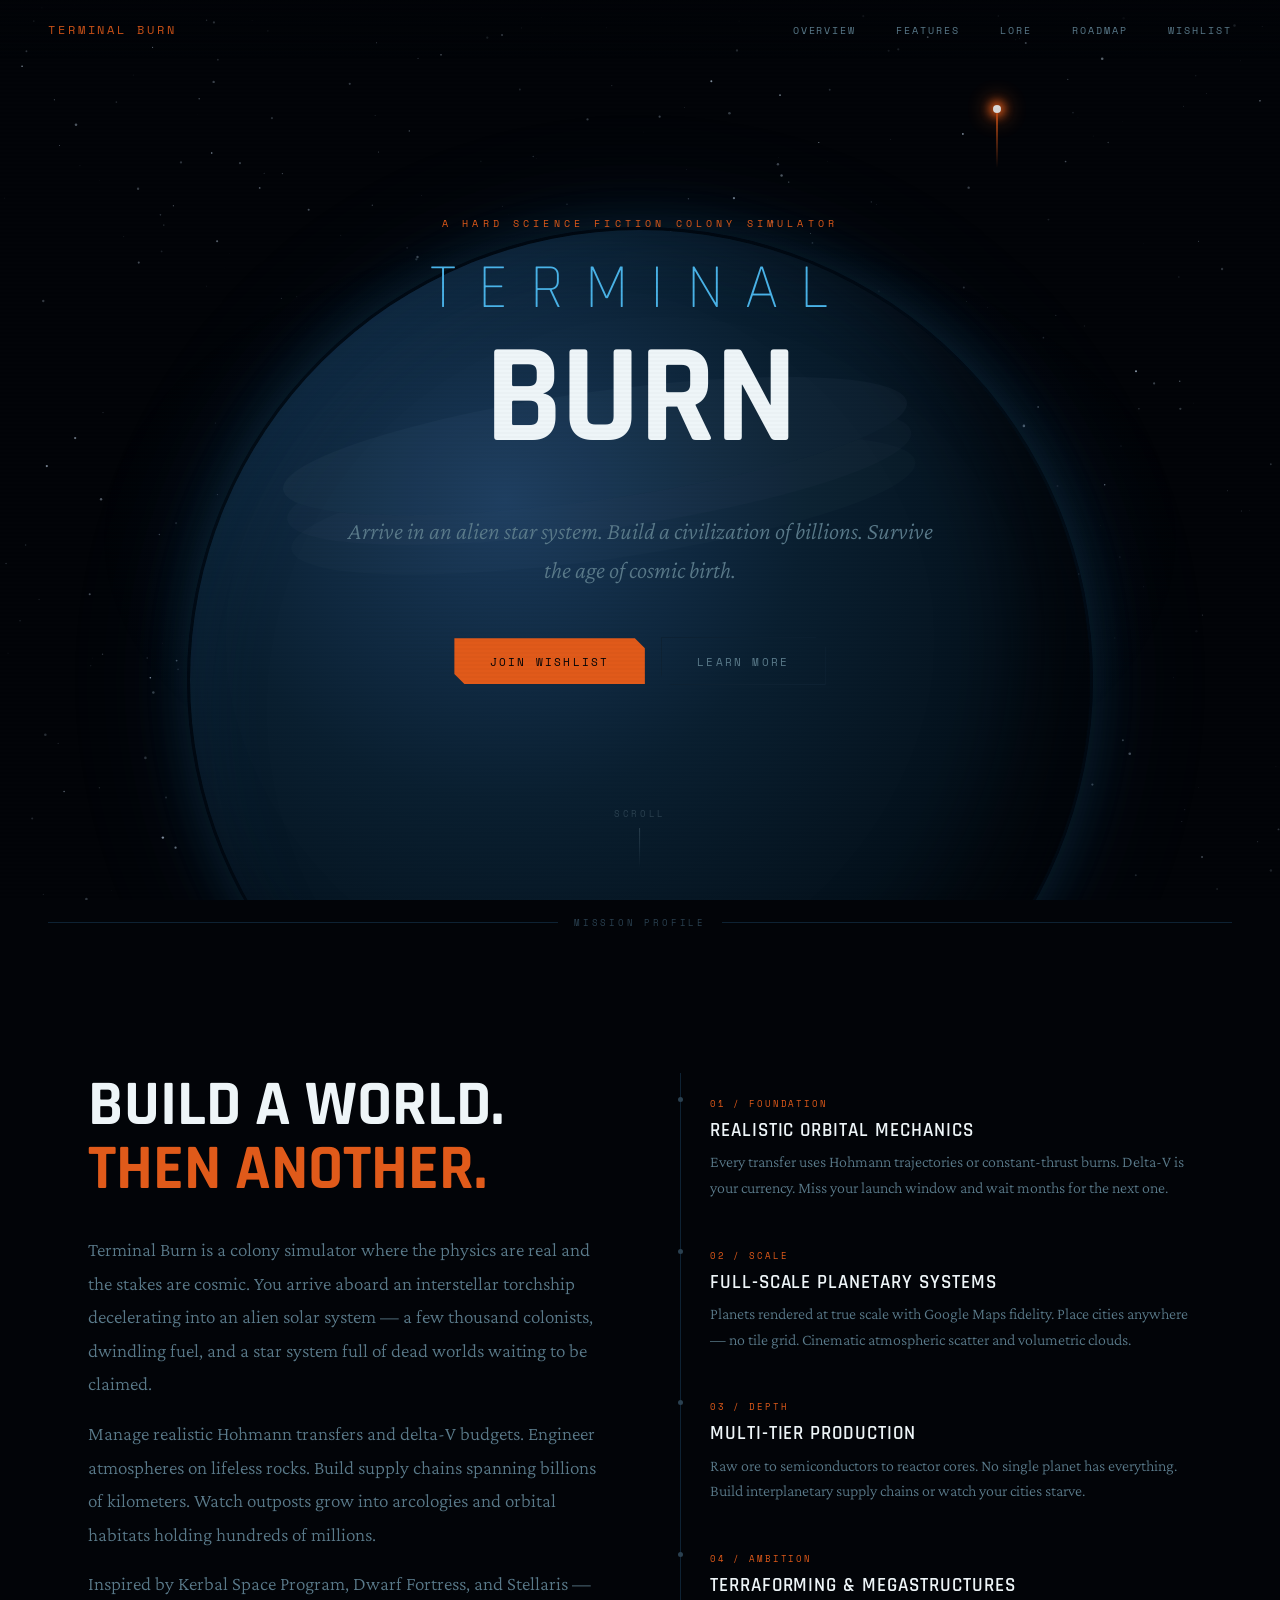
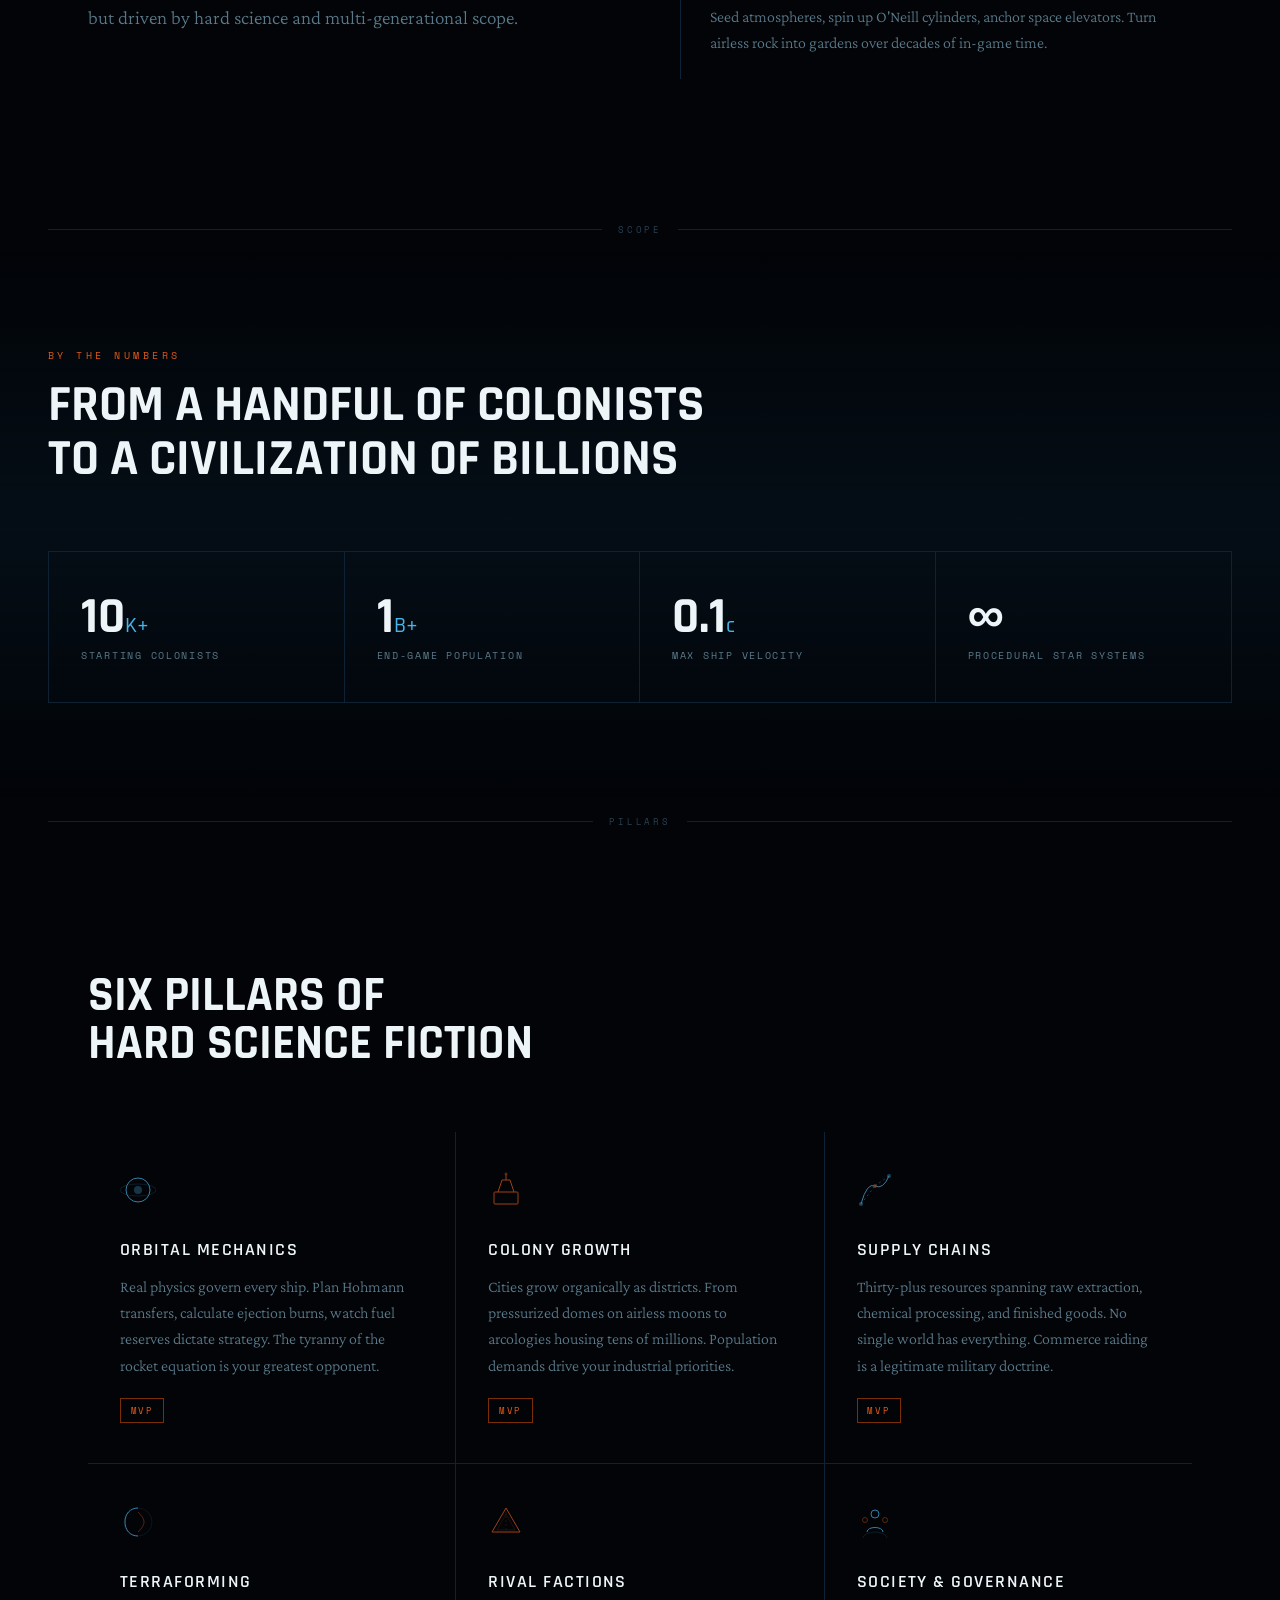
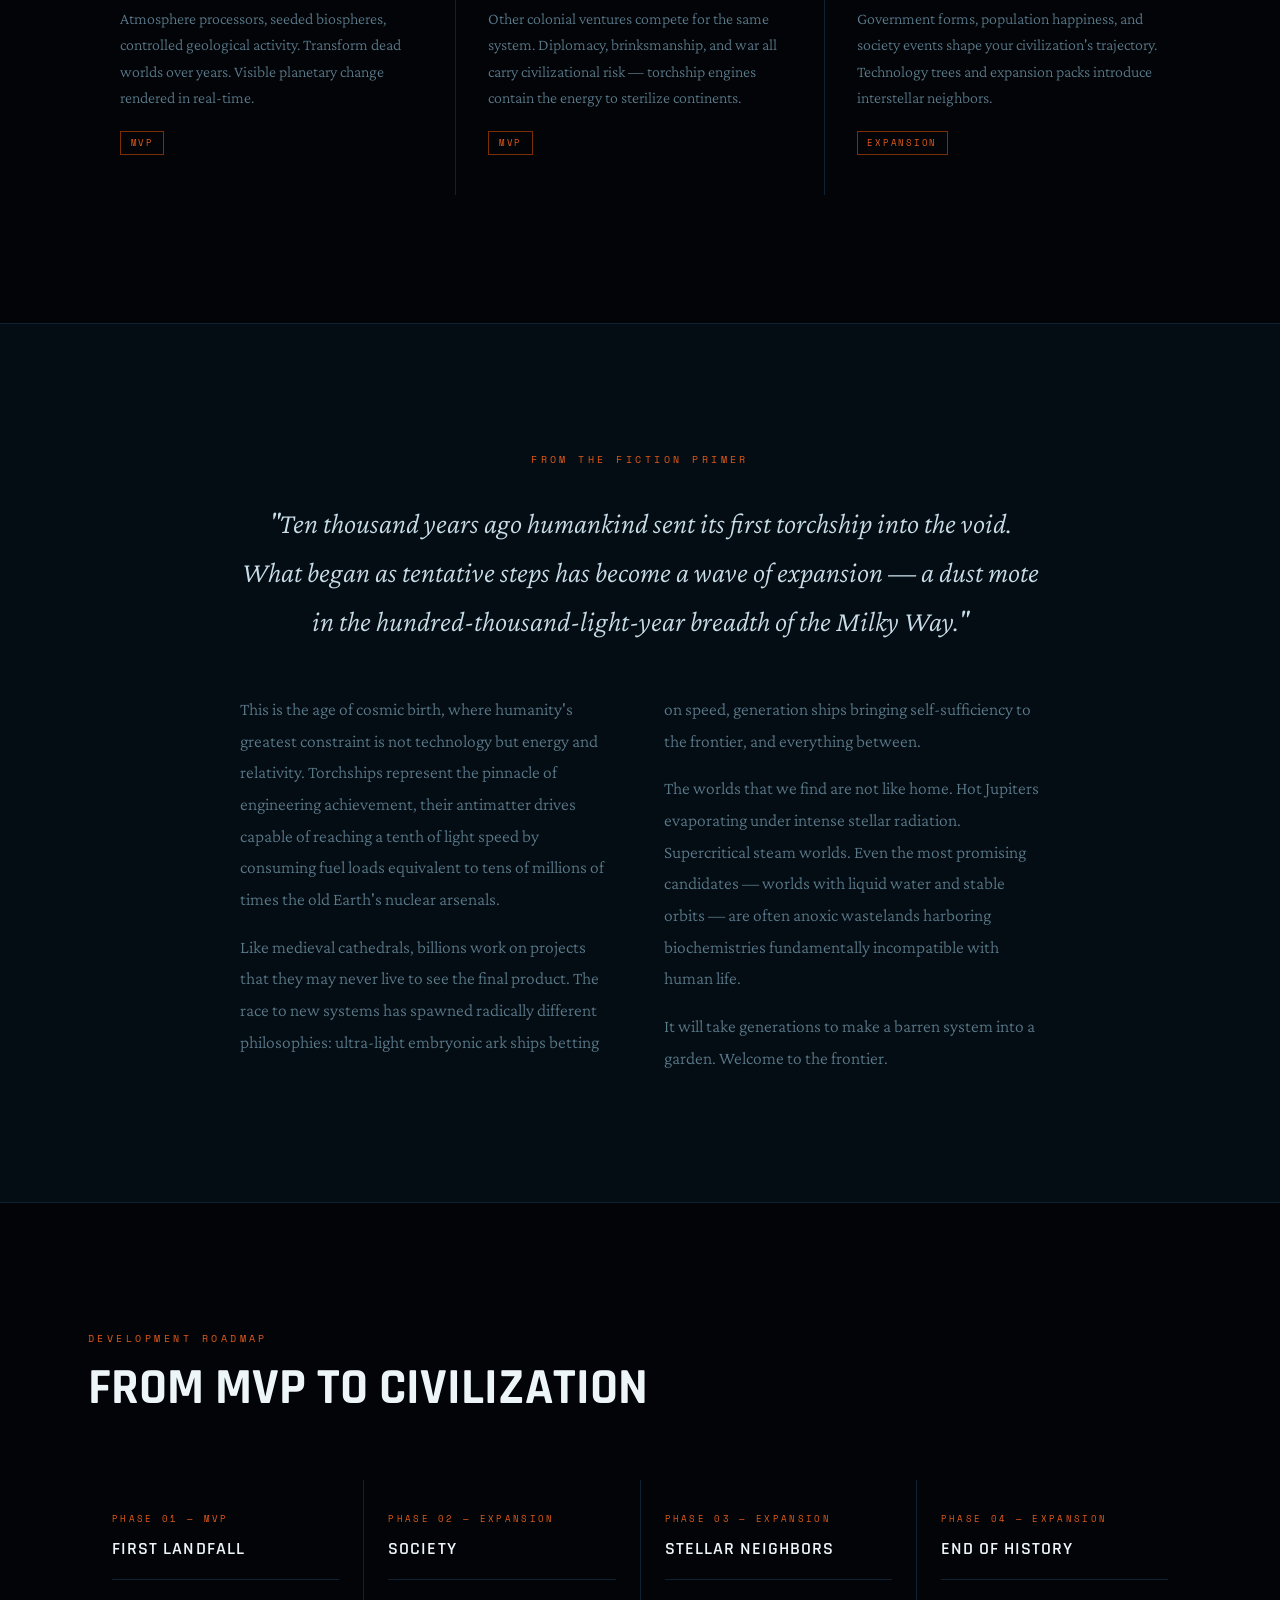
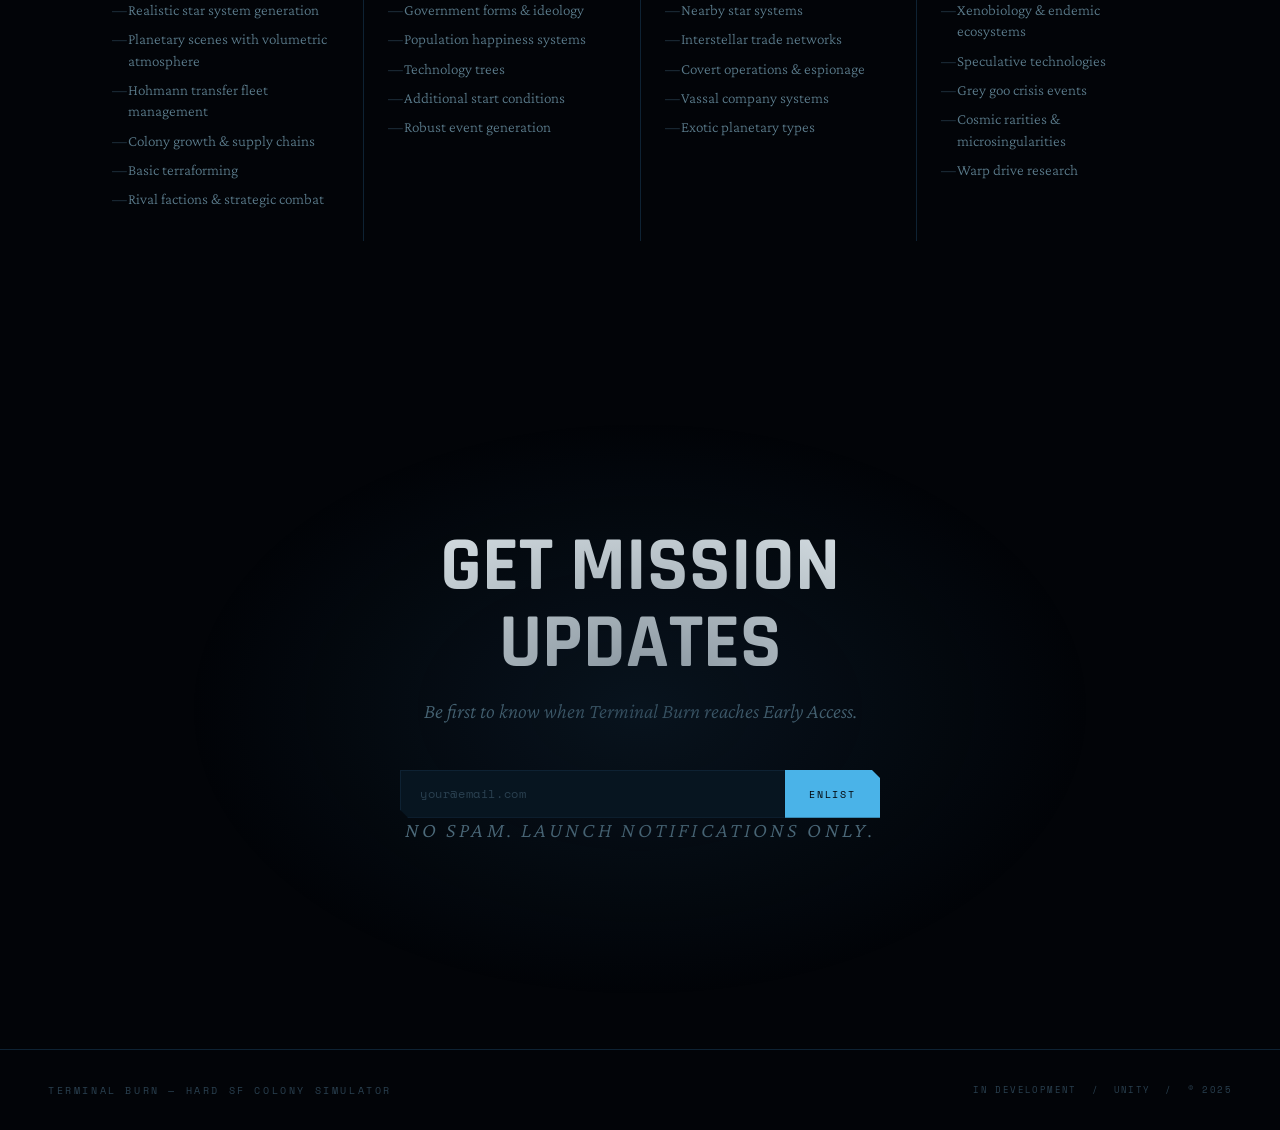
==== index.html @ 2a10fd49 "first commit" ====
<!DOCTYPE html>
<html lang="en">
<head>
<meta charset="UTF-8">
<meta name="viewport" content="width=device-width, initial-scale=1.0">
<title>Terminal Burn — A Hard Science Fiction Colony Simulator</title>
<link rel="preconnect" href="https://fonts.googleapis.com">
<link href="https://fonts.googleapis.com/css2?family=Rajdhani:wght@300;400;500;600;700&family=Space+Mono:ital,wght@0,400;0,700;1,400&family=Crimson+Pro:ital,wght@0,300;0,400;1,300;1,400&display=swap" rel="stylesheet">
<style>
  :root {
    --void: #020408;
    --deep: #050d14;
    --panel: #071520;
    --rim: #0e2233;
    --ember: #e05a1a;
    --ember-dim: #7a2e06;
    --pulse: #4ab3e8;
    --pulse-dim: #1a4a6e;
    --text: #c8dde8;
    --text-dim: #5a7a8a;
    --text-faint: #2a4050;
    --white: #eef5f8;
    --star: rgba(200,220,240,0.8);
  }

  *, *::before, *::after { box-sizing: border-box; margin: 0; padding: 0; }

  html { scroll-behavior: smooth; }

  body {
    background: var(--void);
    color: var(--text);
    font-family: 'Rajdhani', sans-serif;
    font-weight: 400;
    overflow-x: hidden;
    cursor: crosshair;
  }

  /* ── STARFIELD ── */
  #starfield {
    position: fixed;
    inset: 0;
    z-index: 0;
    pointer-events: none;
  }

  /* ── NAV ── */
  nav {
    position: fixed;
    top: 0; left: 0; right: 0;
    z-index: 100;
    display: flex;
    align-items: center;
    justify-content: space-between;
    padding: 1.2rem 3rem;
    background: linear-gradient(to bottom, rgba(2,4,8,0.95) 0%, transparent 100%);
  }

  .nav-logo {
    font-family: 'Space Mono', monospace;
    font-size: 0.72rem;
    letter-spacing: 0.25em;
    color: var(--ember);
    text-transform: uppercase;
    opacity: 0.9;
  }

  .nav-links {
    display: flex;
    gap: 2.5rem;
    list-style: none;
  }

  .nav-links a {
    font-family: 'Space Mono', monospace;
    font-size: 0.62rem;
    letter-spacing: 0.2em;
    text-transform: uppercase;
    color: var(--text-dim);
    text-decoration: none;
    transition: color 0.2s;
  }
  .nav-links a:hover { color: var(--pulse); }

  /* ── HERO ── */
  #hero {
    position: relative;
    z-index: 1;
    min-height: 100vh;
    display: flex;
    flex-direction: column;
    align-items: center;
    justify-content: center;
    text-align: center;
    padding: 0 2rem;
    overflow: hidden;
  }

  .hero-glow {
    position: absolute;
    inset: 0;
    background: radial-gradient(ellipse 60% 50% at 50% 60%, rgba(14,34,51,0.6) 0%, transparent 70%);
    pointer-events: none;
  }

  .hero-planet {
    position: absolute;
    bottom: -18vw;
    left: 50%;
    transform: translateX(-50%);
    width: 80vw;
    height: 80vw;
    max-width: 900px;
    max-height: 900px;
    border-radius: 50%;
    background: radial-gradient(circle at 35% 30%, #1a3a5c 0%, #0a1f30 35%, #04101a 65%, #020609 100%);
    box-shadow:
      0 0 80px 20px rgba(4,80,140,0.12),
      inset -60px -40px 80px rgba(2,4,8,0.8),
      inset 20px 30px 60px rgba(30,70,110,0.15);
    opacity: 0;
    animation: planetRise 3s 0.5s cubic-bezier(0.16,1,0.3,1) forwards;
  }

  .hero-planet::before {
    content: '';
    position: absolute;
    inset: -3px;
    border-radius: 50%;
    background: transparent;
    box-shadow: 0 0 40px 8px rgba(74,179,232,0.08), 0 0 120px 40px rgba(74,179,232,0.04);
  }

  .hero-planet::after {
    content: '';
    position: absolute;
    top: 18%; left: 10%; right: 20%;
    height: 12%;
    border-radius: 50%;
    background: rgba(180,210,230,0.03);
    transform: rotate(-8deg);
    box-shadow: 0 30px 0 rgba(180,210,230,0.02), 0 60px 0 rgba(180,210,230,0.015);
  }

  @keyframes planetRise {
    from { opacity: 0; transform: translateX(-50%) translateY(6%); }
    to   { opacity: 1; transform: translateX(-50%) translateY(0%); }
  }

  /* engine plume */
  .plume {
    position: absolute;
    top: 12%;
    right: 22%;
    width: 2px;
    height: 0;
    background: linear-gradient(to bottom, var(--ember), rgba(224,90,26,0));
    opacity: 0;
    animation: plumeAppear 1s 2.8s ease-out forwards;
    filter: blur(0.5px);
  }
  .plume::before {
    content: '';
    position: absolute;
    top: -3px; left: -3px;
    width: 8px; height: 8px;
    border-radius: 50%;
    background: #fff;
    box-shadow: 0 0 8px 4px var(--ember), 0 0 20px 8px rgba(224,90,26,0.4);
  }
  @keyframes plumeAppear {
    to { height: 60px; opacity: 0.85; }
  }

  .hero-eyebrow {
    font-family: 'Space Mono', monospace;
    font-size: 0.65rem;
    letter-spacing: 0.4em;
    text-transform: uppercase;
    color: var(--ember);
    margin-bottom: 1.8rem;
    opacity: 0;
    animation: fadeUp 0.8s 1.2s ease-out forwards;
  }

  h1 {
    font-family: 'Rajdhani', sans-serif;
    font-weight: 700;
    font-size: clamp(4rem, 11vw, 10rem);
    line-height: 0.9;
    letter-spacing: -0.01em;
    color: var(--white);
    text-transform: uppercase;
    margin-bottom: 0.15em;
    opacity: 0;
    animation: fadeUp 0.9s 1.4s cubic-bezier(0.16,1,0.3,1) forwards;
  }

  h1 span {
    display: block;
    font-weight: 300;
    font-size: 0.45em;
    letter-spacing: 0.35em;
    color: var(--pulse);
    margin-bottom: 0.3em;
  }

  .hero-sub {
    font-family: 'Crimson Pro', serif;
    font-style: italic;
    font-size: clamp(1.1rem, 2.2vw, 1.5rem);
    font-weight: 300;
    color: var(--text-dim);
    max-width: 600px;
    line-height: 1.6;
    margin: 1.8rem auto 3rem;
    opacity: 0;
    animation: fadeUp 0.8s 1.8s ease-out forwards;
  }

  .cta-row {
    display: flex;
    gap: 1rem;
    align-items: center;
    opacity: 0;
    animation: fadeUp 0.8s 2.1s ease-out forwards;
  }

  .btn-primary {
    font-family: 'Space Mono', monospace;
    font-size: 0.7rem;
    letter-spacing: 0.2em;
    text-transform: uppercase;
    color: var(--void);
    background: var(--ember);
    border: none;
    padding: 0.9rem 2.2rem;
    cursor: pointer;
    text-decoration: none;
    clip-path: polygon(0 0, calc(100% - 10px) 0, 100% 10px, 100% 100%, 10px 100%, 0 calc(100% - 10px));
    transition: background 0.2s, transform 0.15s;
  }
  .btn-primary:hover { background: #f07030; transform: translateY(-2px); }

  .btn-secondary {
    font-family: 'Space Mono', monospace;
    font-size: 0.7rem;
    letter-spacing: 0.2em;
    text-transform: uppercase;
    color: var(--text-dim);
    background: transparent;
    border: 1px solid var(--rim);
    padding: 0.9rem 2.2rem;
    cursor: pointer;
    text-decoration: none;
    clip-path: polygon(0 0, calc(100% - 10px) 0, 100% 10px, 100% 100%, 10px 100%, 0 calc(100% - 10px));
    transition: border-color 0.2s, color 0.2s, transform 0.15s;
  }
  .btn-secondary:hover { border-color: var(--pulse-dim); color: var(--pulse); transform: translateY(-2px); }

  .scroll-hint {
    position: absolute;
    bottom: 2rem;
    left: 50%;
    transform: translateX(-50%);
    display: flex;
    flex-direction: column;
    align-items: center;
    gap: 0.5rem;
    opacity: 0;
    animation: fadeIn 1s 3s ease-out forwards;
  }
  .scroll-hint span {
    font-family: 'Space Mono', monospace;
    font-size: 0.55rem;
    letter-spacing: 0.3em;
    color: var(--text-faint);
    text-transform: uppercase;
  }
  .scroll-line {
    width: 1px;
    height: 40px;
    background: linear-gradient(to bottom, var(--text-faint), transparent);
    animation: scrollPulse 2s 3s infinite;
  }
  @keyframes scrollPulse {
    0%, 100% { opacity: 0.3; }
    50% { opacity: 0.8; }
  }

  @keyframes fadeUp {
    from { opacity: 0; transform: translateY(20px); }
    to   { opacity: 1; transform: translateY(0); }
  }
  @keyframes fadeIn {
    from { opacity: 0; }
    to   { opacity: 1; }
  }

  /* ── DIVIDER ── */
  .divider {
    position: relative;
    z-index: 1;
    display: flex;
    align-items: center;
    gap: 1rem;
    padding: 0 3rem;
    margin: 1rem 0;
  }
  .divider-line { flex: 1; height: 1px; background: var(--rim); }
  .divider-label {
    font-family: 'Space Mono', monospace;
    font-size: 0.58rem;
    letter-spacing: 0.3em;
    color: var(--text-faint);
    text-transform: uppercase;
    white-space: nowrap;
  }

  /* ── PITCH SECTION ── */
  #pitch {
    position: relative;
    z-index: 1;
    padding: 8rem 3rem;
    max-width: 1200px;
    margin: 0 auto;
  }

  .pitch-grid {
    display: grid;
    grid-template-columns: 1fr 1fr;
    gap: 5rem;
    align-items: start;
  }

  .pitch-left h2 {
    font-family: 'Rajdhani', sans-serif;
    font-weight: 700;
    font-size: clamp(2.5rem, 5vw, 4rem);
    line-height: 1;
    text-transform: uppercase;
    color: var(--white);
    margin-bottom: 2rem;
  }

  .pitch-left h2 em {
    display: block;
    font-style: normal;
    color: var(--ember);
  }

  .pitch-body {
    font-family: 'Crimson Pro', serif;
    font-size: 1.2rem;
    font-weight: 300;
    line-height: 1.75;
    color: var(--text-dim);
  }

  .pitch-body p + p { margin-top: 1rem; }

  .pitch-right {
    display: flex;
    flex-direction: column;
    gap: 0;
  }

  /* ── FEATURE CARDS ── */
  .feature-card {
    border-left: 1px solid var(--rim);
    padding: 1.5rem 0 1.5rem 1.8rem;
    position: relative;
    transition: border-color 0.3s;
  }
  .feature-card::before {
    content: '';
    position: absolute;
    top: 1.5rem; left: -3px;
    width: 5px; height: 5px;
    border-radius: 50%;
    background: var(--text-faint);
    transition: background 0.3s;
  }
  .feature-card:hover { border-color: var(--pulse-dim); }
  .feature-card:hover::before { background: var(--pulse); }

  .feature-num {
    font-family: 'Space Mono', monospace;
    font-size: 0.58rem;
    color: var(--ember);
    letter-spacing: 0.2em;
    margin-bottom: 0.5rem;
  }

  .feature-title {
    font-family: 'Rajdhani', sans-serif;
    font-weight: 600;
    font-size: 1.2rem;
    letter-spacing: 0.05em;
    text-transform: uppercase;
    color: var(--white);
    margin-bottom: 0.4rem;
  }

  .feature-desc {
    font-family: 'Crimson Pro', serif;
    font-size: 1rem;
    font-weight: 300;
    line-height: 1.6;
    color: var(--text-dim);
  }

  /* ── SCALE SECTION ── */
  #scale {
    position: relative;
    z-index: 1;
    padding: 6rem 3rem;
    background: linear-gradient(to bottom, transparent, rgba(7,21,32,0.6), transparent);
  }

  .scale-inner {
    max-width: 1200px;
    margin: 0 auto;
  }

  .section-label {
    font-family: 'Space Mono', monospace;
    font-size: 0.62rem;
    letter-spacing: 0.35em;
    color: var(--ember);
    text-transform: uppercase;
    margin-bottom: 1rem;
  }

  .scale-headline {
    font-family: 'Rajdhani', sans-serif;
    font-weight: 700;
    font-size: clamp(2rem, 4vw, 3.2rem);
    text-transform: uppercase;
    color: var(--white);
    max-width: 700px;
    margin-bottom: 4rem;
    line-height: 1.05;
  }

  .stats-row {
    display: grid;
    grid-template-columns: repeat(4, 1fr);
    gap: 0;
    border: 1px solid var(--rim);
  }

  .stat {
    padding: 2.5rem 2rem;
    border-right: 1px solid var(--rim);
    position: relative;
    overflow: hidden;
  }
  .stat:last-child { border-right: none; }

  .stat::after {
    content: '';
    position: absolute;
    inset: 0;
    background: linear-gradient(135deg, rgba(74,179,232,0.03) 0%, transparent 60%);
    opacity: 0;
    transition: opacity 0.4s;
  }
  .stat:hover::after { opacity: 1; }

  .stat-value {
    font-family: 'Rajdhani', sans-serif;
    font-weight: 700;
    font-size: 3.2rem;
    line-height: 1;
    color: var(--white);
    margin-bottom: 0.3rem;
  }

  .stat-value span {
    font-size: 1.4rem;
    color: var(--pulse);
    font-weight: 500;
  }

  .stat-label {
    font-family: 'Space Mono', monospace;
    font-size: 0.6rem;
    letter-spacing: 0.18em;
    text-transform: uppercase;
    color: var(--text-dim);
  }

  /* ── PILLARS ── */
  #pillars {
    position: relative;
    z-index: 1;
    padding: 8rem 3rem;
    max-width: 1200px;
    margin: 0 auto;
  }

  .pillars-header {
    display: flex;
    align-items: flex-end;
    justify-content: space-between;
    margin-bottom: 4rem;
  }

  .pillars-header h2 {
    font-family: 'Rajdhani', sans-serif;
    font-weight: 700;
    font-size: clamp(2rem, 4vw, 3rem);
    text-transform: uppercase;
    color: var(--white);
    line-height: 1;
  }

  .pillars-grid {
    display: grid;
    grid-template-columns: repeat(3, 1fr);
    gap: 1px;
    background: var(--rim);
  }

  .pillar {
    background: var(--void);
    padding: 2.5rem 2rem;
    position: relative;
    overflow: hidden;
    transition: background 0.3s;
  }

  .pillar:hover { background: var(--deep); }

  .pillar-icon {
    width: 36px;
    height: 36px;
    margin-bottom: 1.5rem;
    opacity: 0.7;
  }

  .pillar-title {
    font-family: 'Rajdhani', sans-serif;
    font-weight: 600;
    font-size: 1.15rem;
    letter-spacing: 0.08em;
    text-transform: uppercase;
    color: var(--white);
    margin-bottom: 0.8rem;
  }

  .pillar-text {
    font-family: 'Crimson Pro', serif;
    font-size: 1rem;
    font-weight: 300;
    line-height: 1.65;
    color: var(--text-dim);
  }

  .pillar-tag {
    display: inline-block;
    margin-top: 1.2rem;
    font-family: 'Space Mono', monospace;
    font-size: 0.55rem;
    letter-spacing: 0.2em;
    color: var(--ember);
    text-transform: uppercase;
    padding: 0.3rem 0.6rem;
    border: 1px solid var(--ember-dim);
  }

  /* ── LORE SECTION ── */
  #lore {
    position: relative;
    z-index: 1;
    padding: 8rem 3rem;
    background: var(--deep);
    border-top: 1px solid var(--rim);
    border-bottom: 1px solid var(--rim);
  }

  .lore-inner {
    max-width: 800px;
    margin: 0 auto;
    text-align: center;
  }

  .lore-inner .section-label { margin-bottom: 2rem; }

  .lore-quote {
    font-family: 'Crimson Pro', serif;
    font-size: clamp(1.3rem, 2.5vw, 1.8rem);
    font-weight: 300;
    font-style: italic;
    line-height: 1.7;
    color: var(--text);
    margin-bottom: 3rem;
  }

  .lore-body {
    font-family: 'Crimson Pro', serif;
    font-size: 1.1rem;
    font-weight: 300;
    line-height: 1.8;
    color: var(--text-dim);
    text-align: left;
    columns: 2;
    column-gap: 3rem;
  }

  .lore-body p + p { margin-top: 1rem; }

  /* ── ROADMAP ── */
  #roadmap {
    position: relative;
    z-index: 1;
    padding: 8rem 3rem;
    max-width: 1200px;
    margin: 0 auto;
  }

  .roadmap-grid {
    display: grid;
    grid-template-columns: repeat(4, 1fr);
    gap: 1px;
    background: var(--rim);
    margin-top: 3rem;
  }

  .phase {
    background: var(--void);
    padding: 2rem 1.5rem;
  }

  .phase-label {
    font-family: 'Space Mono', monospace;
    font-size: 0.58rem;
    letter-spacing: 0.25em;
    color: var(--ember);
    text-transform: uppercase;
    margin-bottom: 0.8rem;
  }

  .phase-title {
    font-family: 'Rajdhani', sans-serif;
    font-weight: 600;
    font-size: 1.1rem;
    letter-spacing: 0.06em;
    text-transform: uppercase;
    color: var(--white);
    margin-bottom: 1.2rem;
    padding-bottom: 1.2rem;
    border-bottom: 1px solid var(--rim);
  }

  .phase ul { list-style: none; display: flex; flex-direction: column; gap: 0.5rem; }

  .phase li {
    font-family: 'Crimson Pro', serif;
    font-size: 0.95rem;
    font-weight: 300;
    color: var(--text-dim);
    padding-left: 1rem;
    position: relative;
    line-height: 1.4;
  }

  .phase li::before {
    content: '—';
    position: absolute;
    left: 0;
    color: var(--text-faint);
  }

  /* ── WISHLIST / CTA ── */
  #wishlist {
    position: relative;
    z-index: 1;
    padding: 10rem 3rem;
    text-align: center;
    overflow: hidden;
  }

  .wishlist-bg {
    position: absolute;
    inset: 0;
    background: radial-gradient(ellipse 50% 60% at 50% 50%, rgba(14,34,51,0.5) 0%, transparent 70%);
    pointer-events: none;
  }

  #wishlist h2 {
    font-family: 'Rajdhani', sans-serif;
    font-weight: 700;
    font-size: clamp(2.5rem, 6vw, 5rem);
    text-transform: uppercase;
    color: var(--white);
    line-height: 1;
    margin-bottom: 1rem;
  }

  #wishlist p {
    font-family: 'Crimson Pro', serif;
    font-style: italic;
    font-size: 1.3rem;
    font-weight: 300;
    color: var(--text-dim);
    max-width: 500px;
    margin: 0 auto 3rem;
  }

  .email-row {
    display: flex;
    gap: 0;
    max-width: 480px;
    margin: 0 auto;
  }

  .email-input {
    flex: 1;
    font-family: 'Space Mono', monospace;
    font-size: 0.72rem;
    letter-spacing: 0.05em;
    color: var(--text);
    background: var(--panel);
    border: 1px solid var(--rim);
    border-right: none;
    padding: 0.9rem 1.2rem;
    outline: none;
    transition: border-color 0.2s;
    clip-path: polygon(0 0, calc(100%) 0, 100% 100%, 8px 100%, 0 calc(100% - 8px));
  }
  .email-input:focus { border-color: var(--pulse-dim); }
  .email-input::placeholder { color: var(--text-faint); }

  .email-submit {
    font-family: 'Space Mono', monospace;
    font-size: 0.65rem;
    letter-spacing: 0.18em;
    text-transform: uppercase;
    color: var(--void);
    background: var(--pulse);
    border: none;
    padding: 0.9rem 1.5rem;
    cursor: pointer;
    white-space: nowrap;
    clip-path: polygon(0 0, calc(100% - 8px) 0, 100% 8px, 100% 100%, 0 100%);
    transition: background 0.2s;
  }
  .email-submit:hover { background: #6ac3f0; }

  .wishlist-note {
    margin-top: 1rem;
    font-family: 'Space Mono', monospace;
    font-size: 0.55rem;
    letter-spacing: 0.15em;
    color: var(--text-faint);
    text-transform: uppercase;
  }

  /* ── FOOTER ── */
  footer {
    position: relative;
    z-index: 1;
    border-top: 1px solid var(--rim);
    padding: 2rem 3rem;
    display: flex;
    align-items: center;
    justify-content: space-between;
  }

  .footer-logo {
    font-family: 'Space Mono', monospace;
    font-size: 0.65rem;
    letter-spacing: 0.25em;
    color: var(--text-faint);
    text-transform: uppercase;
  }

  .footer-right {
    font-family: 'Space Mono', monospace;
    font-size: 0.58rem;
    letter-spacing: 0.15em;
    color: var(--text-faint);
    text-transform: uppercase;
  }

  /* ── SCAN LINE OVERLAY ── */
  body::after {
    content: '';
    position: fixed;
    inset: 0;
    z-index: 200;
    background: repeating-linear-gradient(
      0deg,
      transparent,
      transparent 2px,
      rgba(0,0,0,0.015) 2px,
      rgba(0,0,0,0.015) 4px
    );
    pointer-events: none;
  }

  /* ── SCROLL REVEAL ── */
  .reveal {
    opacity: 0;
    transform: translateY(24px);
    transition: opacity 0.7s ease, transform 0.7s ease;
  }
  .reveal.visible {
    opacity: 1;
    transform: none;
  }

  /* ── RESPONSIVE ── */
  @media (max-width: 900px) {
    nav { padding: 1rem 1.5rem; }
    .nav-links { display: none; }
    .pitch-grid { grid-template-columns: 1fr; gap: 3rem; }
    .stats-row { grid-template-columns: repeat(2, 1fr); }
    .pillars-grid { grid-template-columns: 1fr; }
    .roadmap-grid { grid-template-columns: repeat(2, 1fr); }
    .lore-body { columns: 1; }
    #pitch, #pillars, #roadmap { padding: 5rem 1.5rem; }
    #scale, #lore, #wishlist { padding: 5rem 1.5rem; }
  }

  @media (max-width: 600px) {
    .stats-row { grid-template-columns: 1fr; }
    .roadmap-grid { grid-template-columns: 1fr; }
    .email-row { flex-direction: column; }
    .email-input { border-right: 1px solid var(--rim); border-bottom: none; clip-path: none; }
    .email-submit { clip-path: none; }
    footer { flex-direction: column; gap: 0.5rem; text-align: center; }
  }
</style>
</head>
<body>

<!-- Starfield Canvas -->
<canvas id="starfield"></canvas>

<!-- Navigation -->
<nav>
  <div class="nav-logo">Terminal Burn</div>
  <ul class="nav-links">
    <li><a href="#pitch">Overview</a></li>
    <li><a href="#pillars">Features</a></li>
    <li><a href="#lore">Lore</a></li>
    <li><a href="#roadmap">Roadmap</a></li>
    <li><a href="#wishlist">Wishlist</a></li>
  </ul>
</nav>

<!-- ── HERO ── -->
<section id="hero">
  <div class="hero-glow"></div>
  <div class="hero-planet"></div>
  <div class="plume"></div>

  <p class="hero-eyebrow">A Hard Science Fiction Colony Simulator</p>
  <h1><span>Terminal</span>Burn</h1>
  <p class="hero-sub">Arrive in an alien star system. Build a civilization of billions. Survive the age of cosmic birth.</p>
  <div class="cta-row">
    <a href="#wishlist" class="btn-primary">Join Wishlist</a>
    <a href="#pitch" class="btn-secondary">Learn More</a>
  </div>

  <div class="scroll-hint">
    <span>Scroll</span>
    <div class="scroll-line"></div>
  </div>
</section>

<!-- ── DIVIDER ── -->
<div class="divider">
  <div class="divider-line"></div>
  <div class="divider-label">Mission Profile</div>
  <div class="divider-line"></div>
</div>

<!-- ── PITCH ── -->
<section id="pitch">
  <div class="pitch-grid">
    <div class="pitch-left reveal">
      <h2>Build a world.<br><em>Then another.</em></h2>
      <div class="pitch-body">
        <p>Terminal Burn is a colony simulator where the physics are real and the stakes are cosmic. You arrive aboard an interstellar torchship decelerating into an alien solar system — a few thousand colonists, dwindling fuel, and a star system full of dead worlds waiting to be claimed.</p>
        <p>Manage realistic Hohmann transfers and delta-V budgets. Engineer atmospheres on lifeless rocks. Build supply chains spanning billions of kilometers. Watch outposts grow into arcologies and orbital habitats holding hundreds of millions.</p>
        <p>Inspired by Kerbal Space Program, Dwarf Fortress, and Stellaris — but driven by hard science and multi-generational scope.</p>
      </div>
    </div>
    <div class="pitch-right reveal">
      <div class="feature-card">
        <div class="feature-num">01 / FOUNDATION</div>
        <div class="feature-title">Realistic Orbital Mechanics</div>
        <div class="feature-desc">Every transfer uses Hohmann trajectories or constant-thrust burns. Delta-V is your currency. Miss your launch window and wait months for the next one.</div>
      </div>
      <div class="feature-card">
        <div class="feature-num">02 / SCALE</div>
        <div class="feature-title">Full-Scale Planetary Systems</div>
        <div class="feature-desc">Planets rendered at true scale with Google Maps fidelity. Place cities anywhere — no tile grid. Cinematic atmospheric scatter and volumetric clouds.</div>
      </div>
      <div class="feature-card">
        <div class="feature-num">03 / DEPTH</div>
        <div class="feature-title">Multi-Tier Production</div>
        <div class="feature-desc">Raw ore to semiconductors to reactor cores. No single planet has everything. Build interplanetary supply chains or watch your cities starve.</div>
      </div>
      <div class="feature-card">
        <div class="feature-num">04 / AMBITION</div>
        <div class="feature-title">Terraforming & Megastructures</div>
        <div class="feature-desc">Seed atmospheres, spin up O'Neill cylinders, anchor space elevators. Turn airless rock into gardens over decades of in-game time.</div>
      </div>
    </div>
  </div>
</section>

<!-- ── DIVIDER ── -->
<div class="divider">
  <div class="divider-line"></div>
  <div class="divider-label">Scope</div>
  <div class="divider-line"></div>
</div>

<!-- ── SCALE ── -->
<section id="scale">
  <div class="scale-inner">
    <div class="section-label reveal">By the Numbers</div>
    <h2 class="scale-headline reveal">From a handful of colonists<br>to a civilization of billions</h2>
    <div class="stats-row reveal">
      <div class="stat">
        <div class="stat-value">10<span>K+</span></div>
        <div class="stat-label">Starting colonists</div>
      </div>
      <div class="stat">
        <div class="stat-value">1<span>B+</span></div>
        <div class="stat-label">End-game population</div>
      </div>
      <div class="stat">
        <div class="stat-value">0.1<span>c</span></div>
        <div class="stat-label">Max ship velocity</div>
      </div>
      <div class="stat">
        <div class="stat-value">∞<span></span></div>
        <div class="stat-label">Procedural star systems</div>
      </div>
    </div>
  </div>
</section>

<!-- ── DIVIDER ── -->
<div class="divider">
  <div class="divider-line"></div>
  <div class="divider-label">Pillars</div>
  <div class="divider-line"></div>
</div>

<!-- ── PILLARS ── -->
<section id="pillars">
  <div class="pillars-header reveal">
    <h2>Six pillars of<br>hard science fiction</h2>
  </div>
  <div class="pillars-grid">
    <div class="pillar reveal">
      <svg class="pillar-icon" viewBox="0 0 36 36" fill="none" xmlns="http://www.w3.org/2000/svg">
        <circle cx="18" cy="18" r="12" stroke="#4ab3e8" stroke-width="1"/>
        <circle cx="18" cy="18" r="4" fill="#4ab3e8" opacity="0.4"/>
        <ellipse cx="18" cy="18" rx="18" ry="6" stroke="#4ab3e8" stroke-width="0.5" opacity="0.4"/>
      </svg>
      <div class="pillar-title">Orbital Mechanics</div>
      <div class="pillar-text">Real physics govern every ship. Plan Hohmann transfers, calculate ejection burns, watch fuel reserves dictate strategy. The tyranny of the rocket equation is your greatest opponent.</div>
      <span class="pillar-tag">MVP</span>
    </div>
    <div class="pillar reveal">
      <svg class="pillar-icon" viewBox="0 0 36 36" fill="none" xmlns="http://www.w3.org/2000/svg">
        <rect x="6" y="20" width="24" height="12" rx="1" stroke="#e05a1a" stroke-width="1"/>
        <path d="M10 20 L14 8 L22 8 L26 20" stroke="#e05a1a" stroke-width="1"/>
        <line x1="18" y1="8" x2="18" y2="3" stroke="#e05a1a" stroke-width="1"/>
        <circle cx="18" cy="2" r="1.5" fill="#e05a1a" opacity="0.6"/>
      </svg>
      <div class="pillar-title">Colony Growth</div>
      <div class="pillar-text">Cities grow organically as districts. From pressurized domes on airless moons to arcologies housing tens of millions. Population demands drive your industrial priorities.</div>
      <span class="pillar-tag">MVP</span>
    </div>
    <div class="pillar reveal">
      <svg class="pillar-icon" viewBox="0 0 36 36" fill="none" xmlns="http://www.w3.org/2000/svg">
        <path d="M4 32 Q10 10 18 14 Q26 18 32 4" stroke="#4ab3e8" stroke-width="1" fill="none"/>
        <circle cx="4" cy="32" r="2" fill="#4ab3e8" opacity="0.5"/>
        <circle cx="18" cy="14" r="2" fill="#e05a1a" opacity="0.6"/>
        <circle cx="32" cy="4" r="2" fill="#4ab3e8" opacity="0.5"/>
        <line x1="4" y1="32" x2="18" y2="14" stroke="#4ab3e8" stroke-width="0.5" stroke-dasharray="2,3"/>
        <line x1="18" y1="14" x2="32" y2="4" stroke="#4ab3e8" stroke-width="0.5" stroke-dasharray="2,3"/>
      </svg>
      <div class="pillar-title">Supply Chains</div>
      <div class="pillar-text">Thirty-plus resources spanning raw extraction, chemical processing, and finished goods. No single world has everything. Commerce raiding is a legitimate military doctrine.</div>
      <span class="pillar-tag">MVP</span>
    </div>
    <div class="pillar reveal">
      <svg class="pillar-icon" viewBox="0 0 36 36" fill="none" xmlns="http://www.w3.org/2000/svg">
        <circle cx="18" cy="18" r="14" stroke="#4ab3e8" stroke-width="0.5" opacity="0.3"/>
        <path d="M18 4 C10 4 5 10 5 18 C5 26 10 32 18 32" stroke="#4ab3e8" stroke-width="1"/>
        <path d="M18 8 C22 12 24 15 24 18 C24 21 22 24 18 28" stroke="#e05a1a" stroke-width="0.8" opacity="0.7"/>
      </svg>
      <div class="pillar-title">Terraforming</div>
      <div class="pillar-text">Atmosphere processors, seeded biospheres, controlled geological activity. Transform dead worlds over years. Visible planetary change rendered in real-time.</div>
      <span class="pillar-tag">MVP</span>
    </div>
    <div class="pillar reveal">
      <svg class="pillar-icon" viewBox="0 0 36 36" fill="none" xmlns="http://www.w3.org/2000/svg">
        <polygon points="18,4 32,28 4,28" stroke="#e05a1a" stroke-width="1" fill="none"/>
        <polygon points="18,10 27,26 9,26" stroke="#e05a1a" stroke-width="0.5" fill="none" opacity="0.4"/>
        <line x1="18" y1="4" x2="18" y2="28" stroke="#e05a1a" stroke-width="0.5" stroke-dasharray="2,2" opacity="0.4"/>
      </svg>
      <div class="pillar-title">Rival Factions</div>
      <div class="pillar-text">Other colonial ventures compete for the same system. Diplomacy, brinksmanship, and war all carry civilizational risk — torchship engines contain the energy to sterilize continents.</div>
      <span class="pillar-tag">MVP</span>
    </div>
    <div class="pillar reveal">
      <svg class="pillar-icon" viewBox="0 0 36 36" fill="none" xmlns="http://www.w3.org/2000/svg">
        <circle cx="18" cy="10" r="4" stroke="#4ab3e8" stroke-width="1"/>
        <path d="M10 28 C10 22 26 22 26 28" stroke="#4ab3e8" stroke-width="1" fill="none"/>
        <path d="M6 34 C6 30 14 28 18 28 C22 28 30 30 30 34" stroke="#4ab3e8" stroke-width="0.5" fill="none" opacity="0.4"/>
        <circle cx="8" cy="16" r="2.5" stroke="#e05a1a" stroke-width="0.8" opacity="0.7"/>
        <circle cx="28" cy="16" r="2.5" stroke="#e05a1a" stroke-width="0.8" opacity="0.7"/>
      </svg>
      <div class="pillar-title">Society & Governance</div>
      <div class="pillar-text">Government forms, population happiness, and society events shape your civilization's trajectory. Technology trees and expansion packs introduce interstellar neighbors.</div>
      <span class="pillar-tag">Expansion</span>
    </div>
  </div>
</section>

<!-- ── LORE ── -->
<section id="lore">
  <div class="lore-inner">
    <div class="section-label reveal">From the Fiction Primer</div>
    <blockquote class="lore-quote reveal">
      "Ten thousand years ago humankind sent its first torchship into the void. What began as tentative steps has become a wave of expansion — a dust mote in the hundred-thousand-light-year breadth of the Milky Way."
    </blockquote>
    <div class="lore-body reveal">
      <p>This is the age of cosmic birth, where humanity's greatest constraint is not technology but energy and relativity. Torchships represent the pinnacle of engineering achievement, their antimatter drives capable of reaching a tenth of light speed by consuming fuel loads equivalent to tens of millions of times the old Earth's nuclear arsenals.</p>
      <p>Like medieval cathedrals, billions work on projects that they may never live to see the final product. The race to new systems has spawned radically different philosophies: ultra-light embryonic ark ships betting on speed, generation ships bringing self-sufficiency to the frontier, and everything between.</p>
      <p>The worlds that we find are not like home. Hot Jupiters evaporating under intense stellar radiation. Supercritical steam worlds. Even the most promising candidates — worlds with liquid water and stable orbits — are often anoxic wastelands harboring biochemistries fundamentally incompatible with human life.</p>
      <p>It will take generations to make a barren system into a garden. Welcome to the frontier.</p>
    </div>
  </div>
</section>

<!-- ── ROADMAP ── -->
<section id="roadmap">
  <div class="section-label reveal">Development Roadmap</div>
  <h2 class="scale-headline reveal">From MVP to Civilization</h2>
  <div class="roadmap-grid reveal">
    <div class="phase">
      <div class="phase-label">Phase 01 — MVP</div>
      <div class="phase-title">First Landfall</div>
      <ul>
        <li>Realistic star system generation</li>
        <li>Planetary scenes with volumetric atmosphere</li>
        <li>Hohmann transfer fleet management</li>
        <li>Colony growth & supply chains</li>
        <li>Basic terraforming</li>
        <li>Rival factions & strategic combat</li>
      </ul>
    </div>
    <div class="phase">
      <div class="phase-label">Phase 02 — Expansion</div>
      <div class="phase-title">Society</div>
      <ul>
        <li>Government forms & ideology</li>
        <li>Population happiness systems</li>
        <li>Technology trees</li>
        <li>Additional start conditions</li>
        <li>Robust event generation</li>
      </ul>
    </div>
    <div class="phase">
      <div class="phase-label">Phase 03 — Expansion</div>
      <div class="phase-title">Stellar Neighbors</div>
      <ul>
        <li>Nearby star systems</li>
        <li>Interstellar trade networks</li>
        <li>Covert operations & espionage</li>
        <li>Vassal company systems</li>
        <li>Exotic planetary types</li>
      </ul>
    </div>
    <div class="phase">
      <div class="phase-label">Phase 04 — Expansion</div>
      <div class="phase-title">End of History</div>
      <ul>
        <li>Xenobiology & endemic ecosystems</li>
        <li>Speculative technologies</li>
        <li>Grey goo crisis events</li>
        <li>Cosmic rarities & microsingularities</li>
        <li>Warp drive research</li>
      </ul>
    </div>
  </div>
</section>

<!-- ── WISHLIST ── -->
<section id="wishlist">
  <div class="wishlist-bg"></div>
  <h2 class="reveal">Get Mission<br>Updates</h2>
  <p class="reveal">Be first to know when Terminal Burn reaches Early Access.</p>
  <div class="email-row reveal">
    <input type="email" class="email-input" placeholder="your@email.com" />
    <button class="email-submit" onclick="handleWishlist()">Enlist</button>
  </div>
  <p class="wishlist-note reveal">No spam. Launch notifications only.</p>
</section>

<!-- ── FOOTER ── -->
<footer>
  <div class="footer-logo">Terminal Burn &mdash; Hard SF Colony Simulator</div>
  <div class="footer-right">In Development &nbsp;/&nbsp; Unity &nbsp;/&nbsp; &copy; 2025</div>
</footer>

<script>
// ── STARFIELD ──────────────────────────────────────────────
(function() {
  const canvas = document.getElementById('starfield');
  const ctx = canvas.getContext('2d');
  let stars = [];
  let W, H;

  function resize() {
    W = canvas.width = window.innerWidth;
    H = canvas.height = window.innerHeight;
  }

  function initStars() {
    stars = [];
    const count = Math.floor((W * H) / 3000);
    for (let i = 0; i < count; i++) {
      stars.push({
        x: Math.random() * W,
        y: Math.random() * H,
        r: Math.random() * 1.2 + 0.1,
        a: Math.random() * 0.6 + 0.1,
        speed: Math.random() * 0.15 + 0.02,
        phase: Math.random() * Math.PI * 2
      });
    }
  }

  let t = 0;
  function draw() {
    ctx.clearRect(0, 0, W, H);
    t += 0.008;
    stars.forEach(s => {
      const alpha = s.a * (0.7 + 0.3 * Math.sin(t * s.speed + s.phase));
      ctx.beginPath();
      ctx.arc(s.x, s.y, s.r, 0, Math.PI * 2);
      ctx.fillStyle = `rgba(200,220,240,${alpha})`;
      ctx.fill();
    });
    requestAnimationFrame(draw);
  }

  resize();
  initStars();
  draw();
  window.addEventListener('resize', () => { resize(); initStars(); });
})();

// ── SCROLL REVEAL ──────────────────────────────────────────
(function() {
  const els = document.querySelectorAll('.reveal');
  const obs = new IntersectionObserver((entries) => {
    entries.forEach(e => {
      if (e.isIntersecting) {
        e.target.classList.add('visible');
        obs.unobserve(e.target);
      }
    });
  }, { threshold: 0.1, rootMargin: '0px 0px -40px 0px' });
  els.forEach(el => obs.observe(el));
})();

// ── WISHLIST ───────────────────────────────────────────────
function handleWishlist() {
  const input = document.querySelector('.email-input');
  const btn = document.querySelector('.email-submit');
  const email = input.value.trim();
  if (!email || !email.includes('@')) {
    input.style.borderColor = '#e05a1a';
    setTimeout(() => input.style.borderColor = '', 1000);
    return;
  }
  btn.textContent = 'Confirmed';
  btn.style.background = '#2a8a3a';
  input.disabled = true;
  btn.disabled = true;
}
</script>
</body>
</html>
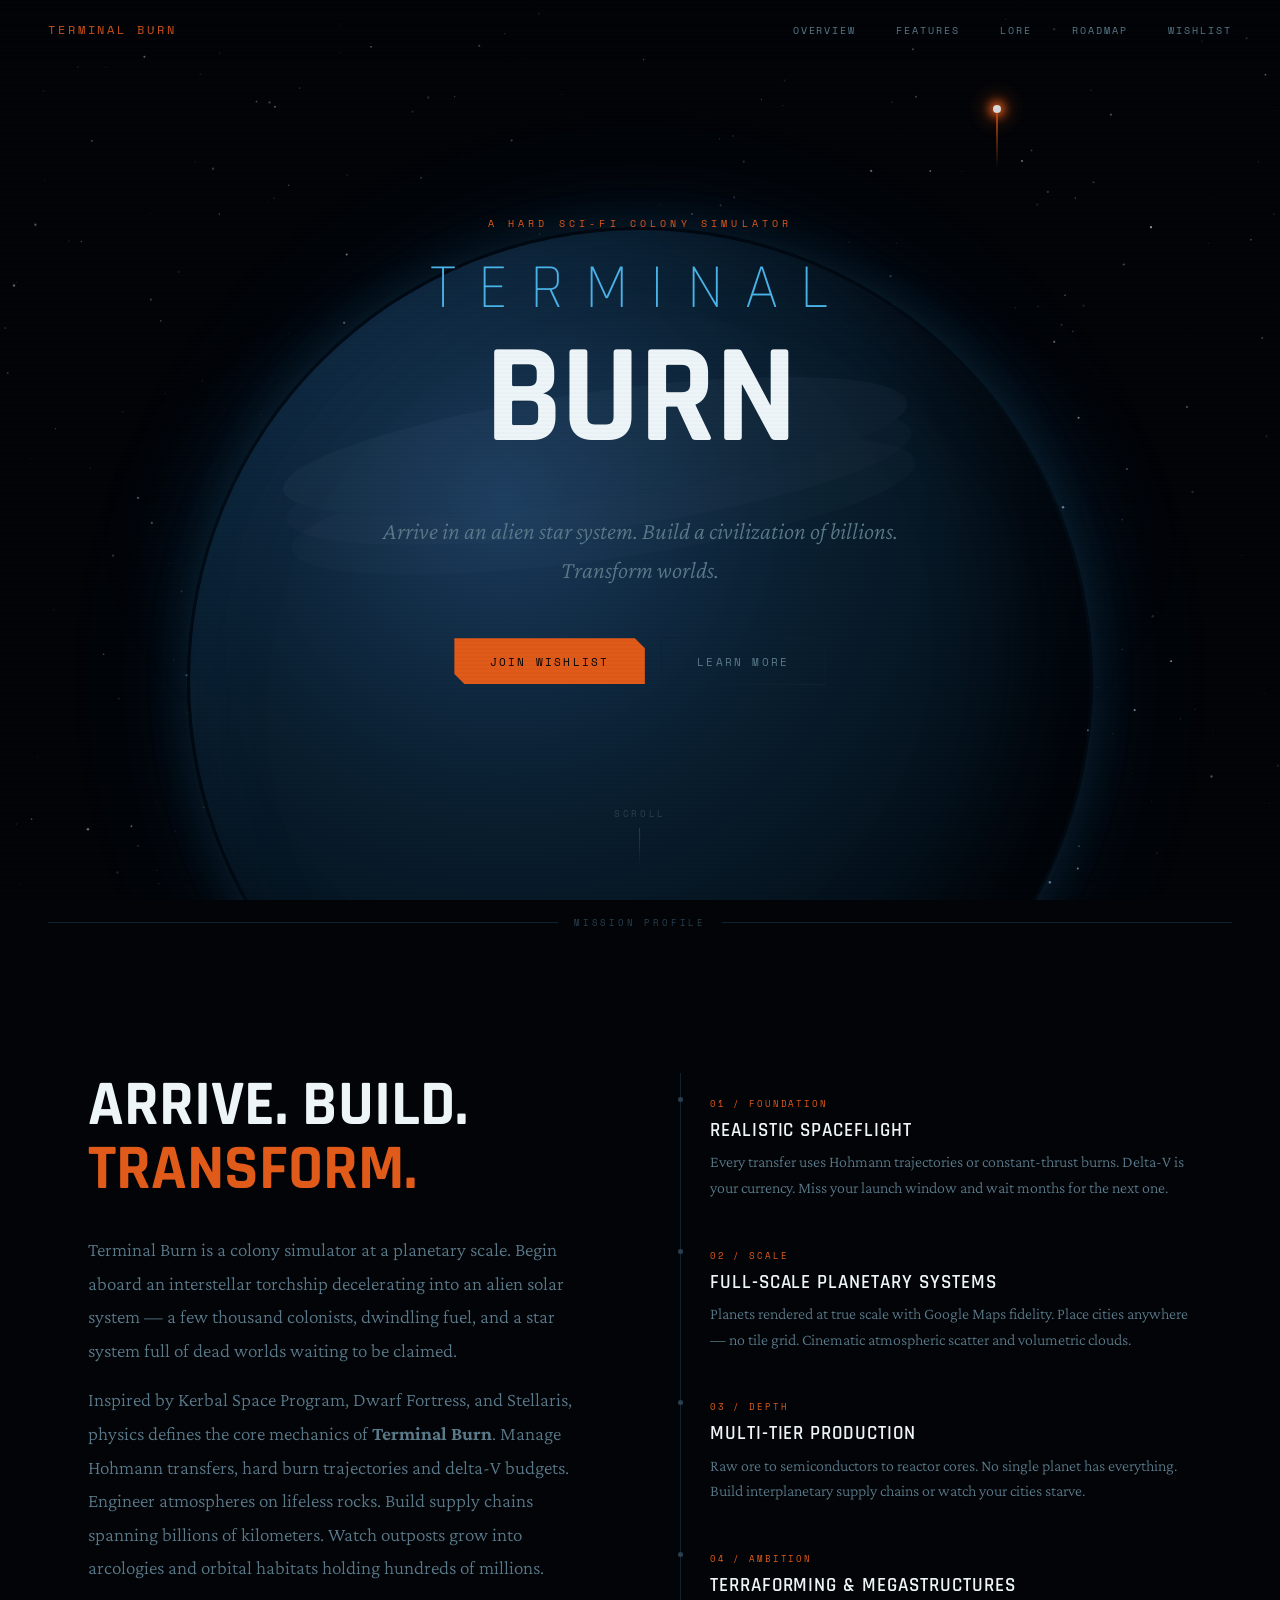
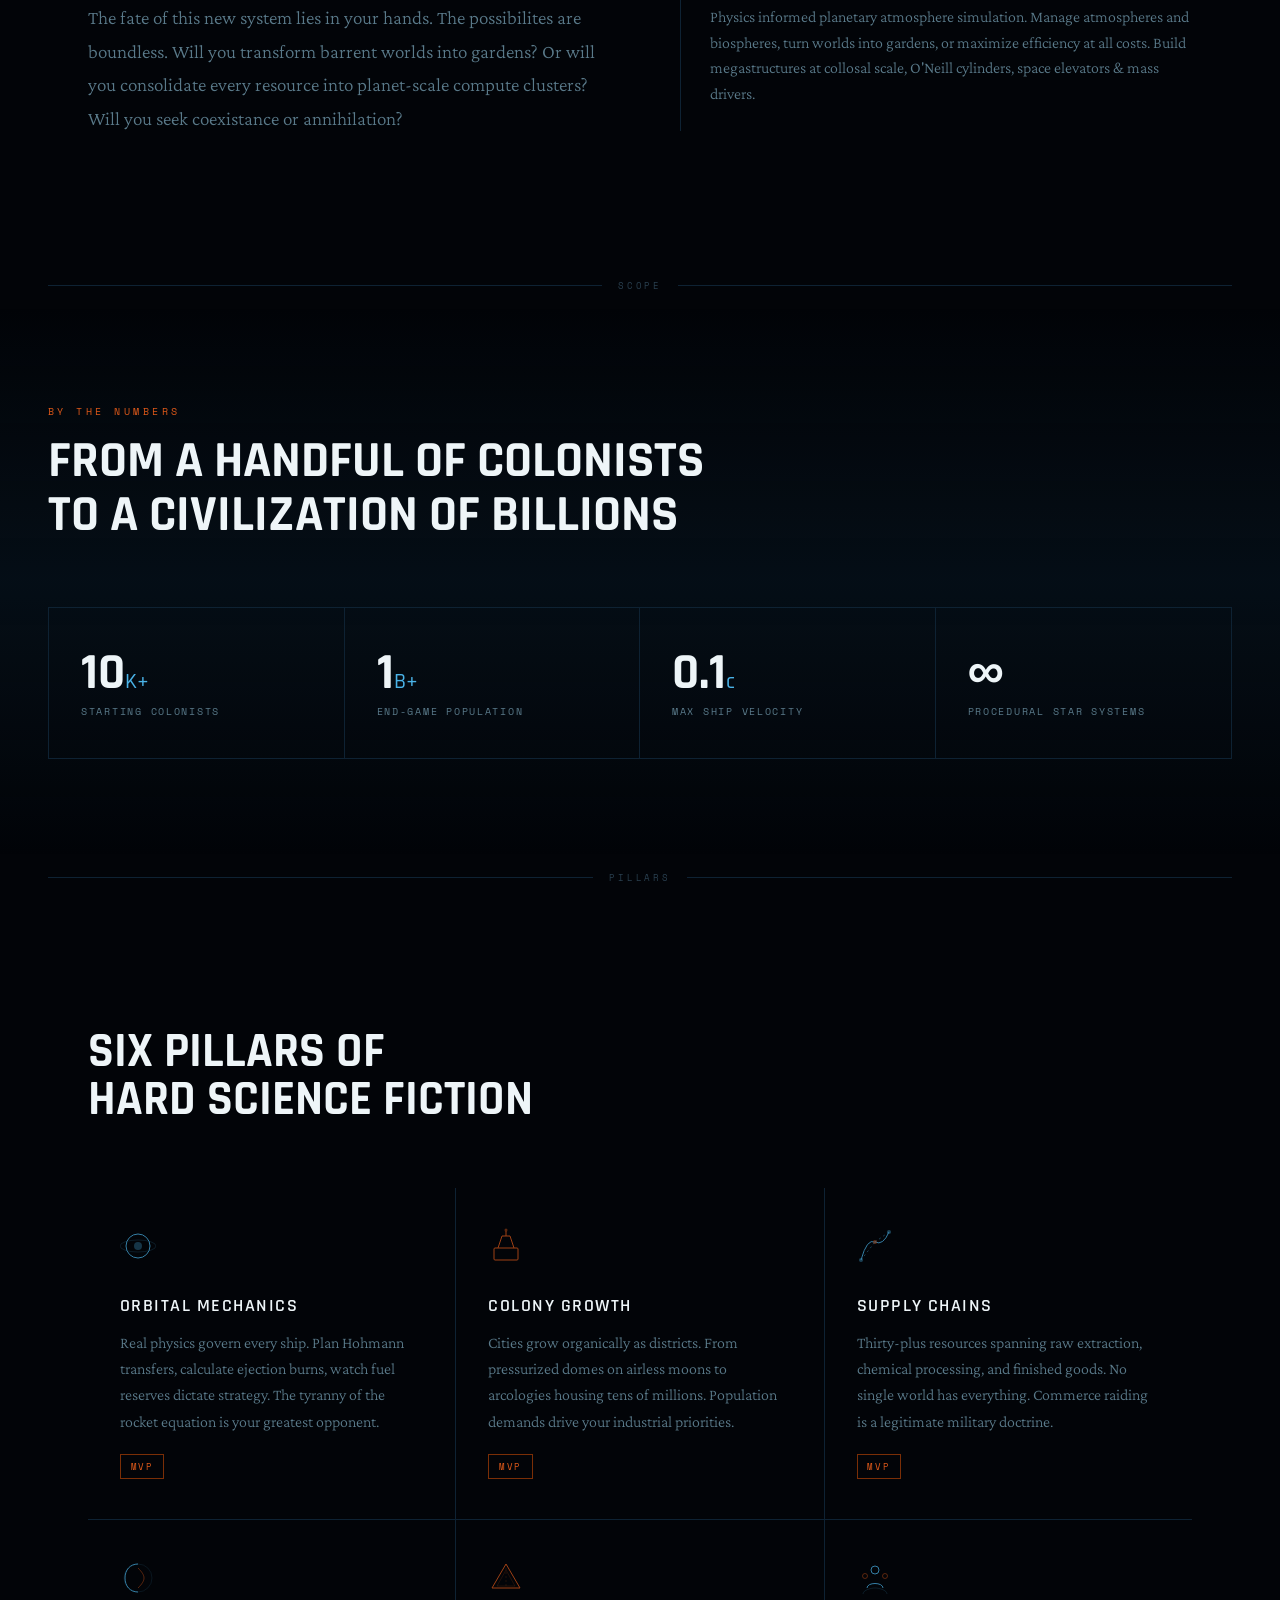
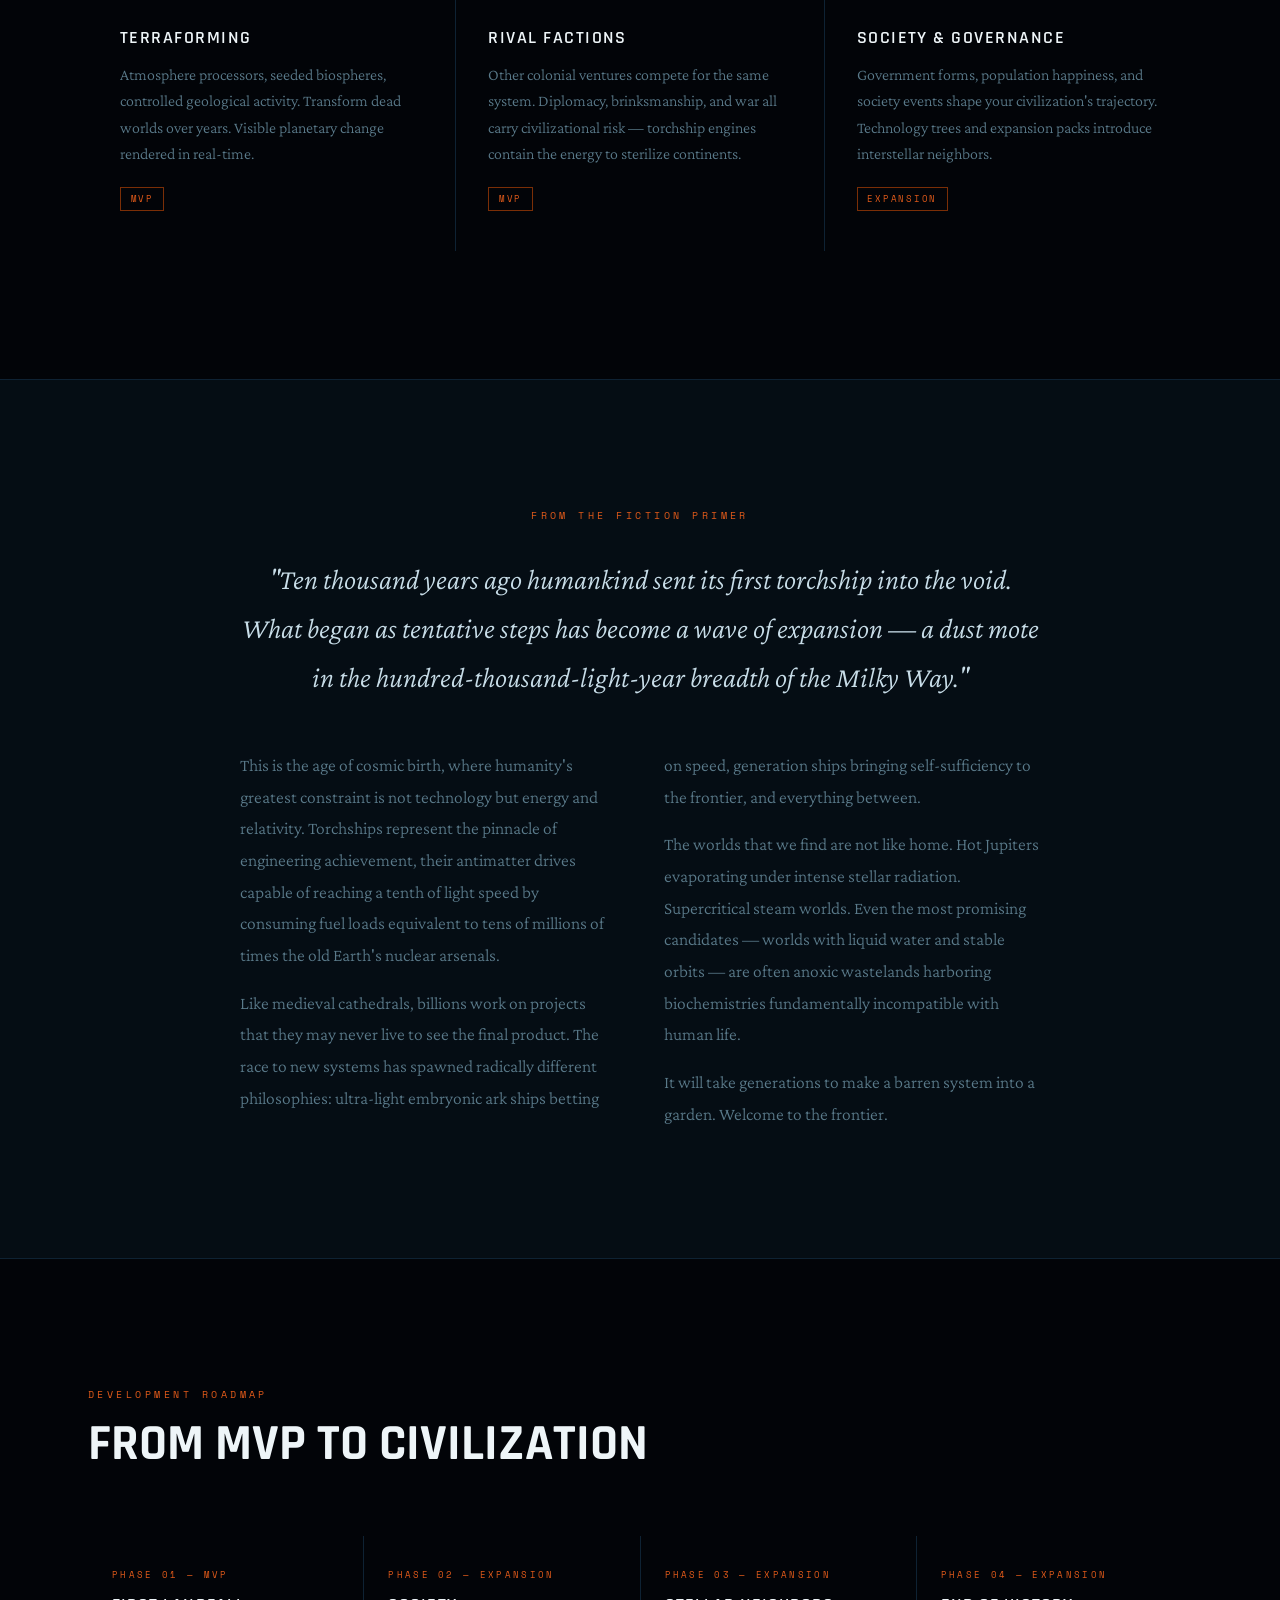
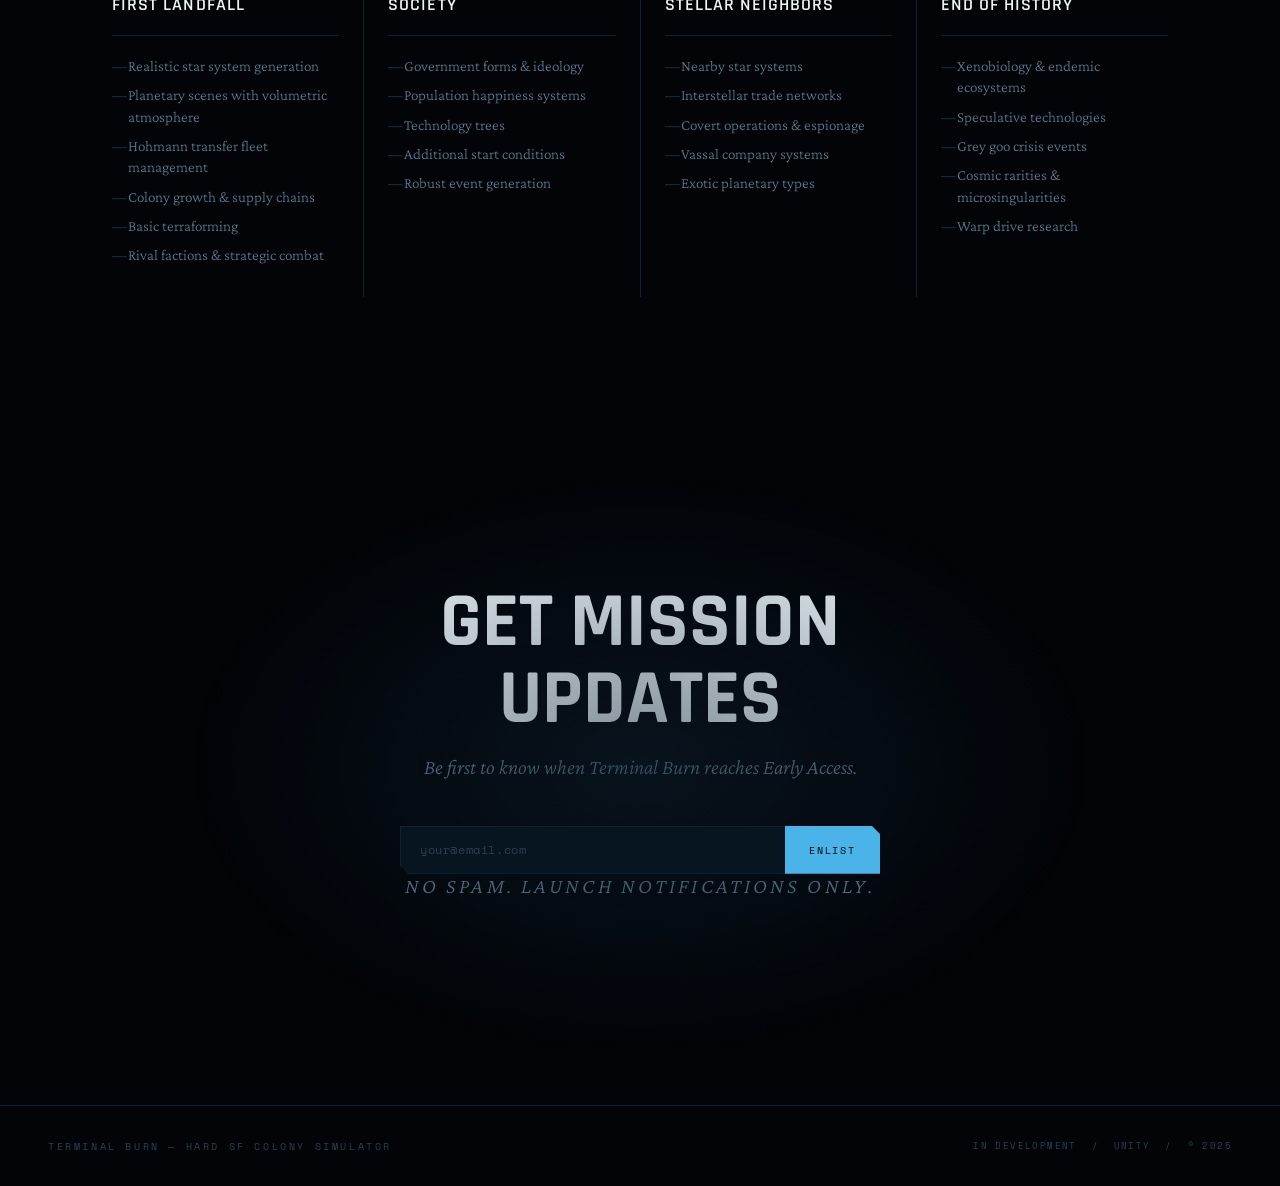
==== commit d9372a83: "some language changes, testing out editing this crazy thing" ====
--- a/index.html
+++ b/index.html
@@ -3,7 +3,7 @@
 <head>
 <meta charset="UTF-8">
 <meta name="viewport" content="width=device-width, initial-scale=1.0">
-<title>Terminal Burn — A Hard Science Fiction Colony Simulator</title>
+<title>Terminal Burn — A Hard Sci-Fi Colony Simulator</title>
 <link rel="preconnect" href="https://fonts.googleapis.com">
 <link href="https://fonts.googleapis.com/css2?family=Rajdhani:wght@300;400;500;600;700&family=Space+Mono:ital,wght@0,400;0,700;1,400&family=Crimson+Pro:ital,wght@0,300;0,400;1,300;1,400&display=swap" rel="stylesheet">
 <style>
@@ -858,9 +858,9 @@
   <div class="hero-planet"></div>
   <div class="plume"></div>
 
-  <p class="hero-eyebrow">A Hard Science Fiction Colony Simulator</p>
+  <p class="hero-eyebrow">A Hard Sci-Fi Colony Simulator</p>
   <h1><span>Terminal</span>Burn</h1>
-  <p class="hero-sub">Arrive in an alien star system. Build a civilization of billions. Survive the age of cosmic birth.</p>
+  <p class="hero-sub">Arrive in an alien star system. Build a civilization of billions. Transform worlds.</p>
   <div class="cta-row">
     <a href="#wishlist" class="btn-primary">Join Wishlist</a>
     <a href="#pitch" class="btn-secondary">Learn More</a>
@@ -883,17 +883,17 @@
 <section id="pitch">
   <div class="pitch-grid">
     <div class="pitch-left reveal">
-      <h2>Build a world.<br><em>Then another.</em></h2>
+      <h2>Arrive. Build.<br><em>Transform.</em></h2>
       <div class="pitch-body">
-        <p>Terminal Burn is a colony simulator where the physics are real and the stakes are cosmic. You arrive aboard an interstellar torchship decelerating into an alien solar system — a few thousand colonists, dwindling fuel, and a star system full of dead worlds waiting to be claimed.</p>
-        <p>Manage realistic Hohmann transfers and delta-V budgets. Engineer atmospheres on lifeless rocks. Build supply chains spanning billions of kilometers. Watch outposts grow into arcologies and orbital habitats holding hundreds of millions.</p>
-        <p>Inspired by Kerbal Space Program, Dwarf Fortress, and Stellaris — but driven by hard science and multi-generational scope.</p>
+        <p>Terminal Burn is a colony simulator at a planetary scale. Begin aboard an interstellar torchship decelerating into an alien solar system — a few thousand colonists, dwindling fuel, and a star system full of dead worlds waiting to be claimed.</p>
+        <p>Inspired by Kerbal Space Program, Dwarf Fortress, and Stellaris, physics defines the core mechanics of <b>Terminal Burn</b>. Manage Hohmann transfers, hard burn trajectories and delta-V budgets. Engineer atmospheres on lifeless rocks. Build supply chains spanning billions of kilometers. Watch outposts grow into arcologies and orbital habitats holding hundreds of millions.</p>
+        <p>The fate of this new system lies in your hands. The possibilites are boundless. Will you transform barrent worlds into gardens? Or will you consolidate every resource into planet-scale compute clusters? Will you seek coexistance or annihilation?</p>
       </div>
     </div>
     <div class="pitch-right reveal">
       <div class="feature-card">
         <div class="feature-num">01 / FOUNDATION</div>
-        <div class="feature-title">Realistic Orbital Mechanics</div>
+        <div class="feature-title">Realistic Spaceflight</div>
         <div class="feature-desc">Every transfer uses Hohmann trajectories or constant-thrust burns. Delta-V is your currency. Miss your launch window and wait months for the next one.</div>
       </div>
       <div class="feature-card">
@@ -909,7 +909,7 @@
       <div class="feature-card">
         <div class="feature-num">04 / AMBITION</div>
         <div class="feature-title">Terraforming & Megastructures</div>
-        <div class="feature-desc">Seed atmospheres, spin up O'Neill cylinders, anchor space elevators. Turn airless rock into gardens over decades of in-game time.</div>
+        <div class="feature-desc">Physics informed planetary atmosphere simulation. Manage atmospheres and biospheres, turn worlds into gardens, or maximize efficiency at all costs. Build megastructures at collosal scale, O'Neill cylinders, space elevators & mass drivers.</div>
       </div>
     </div>
   </div>
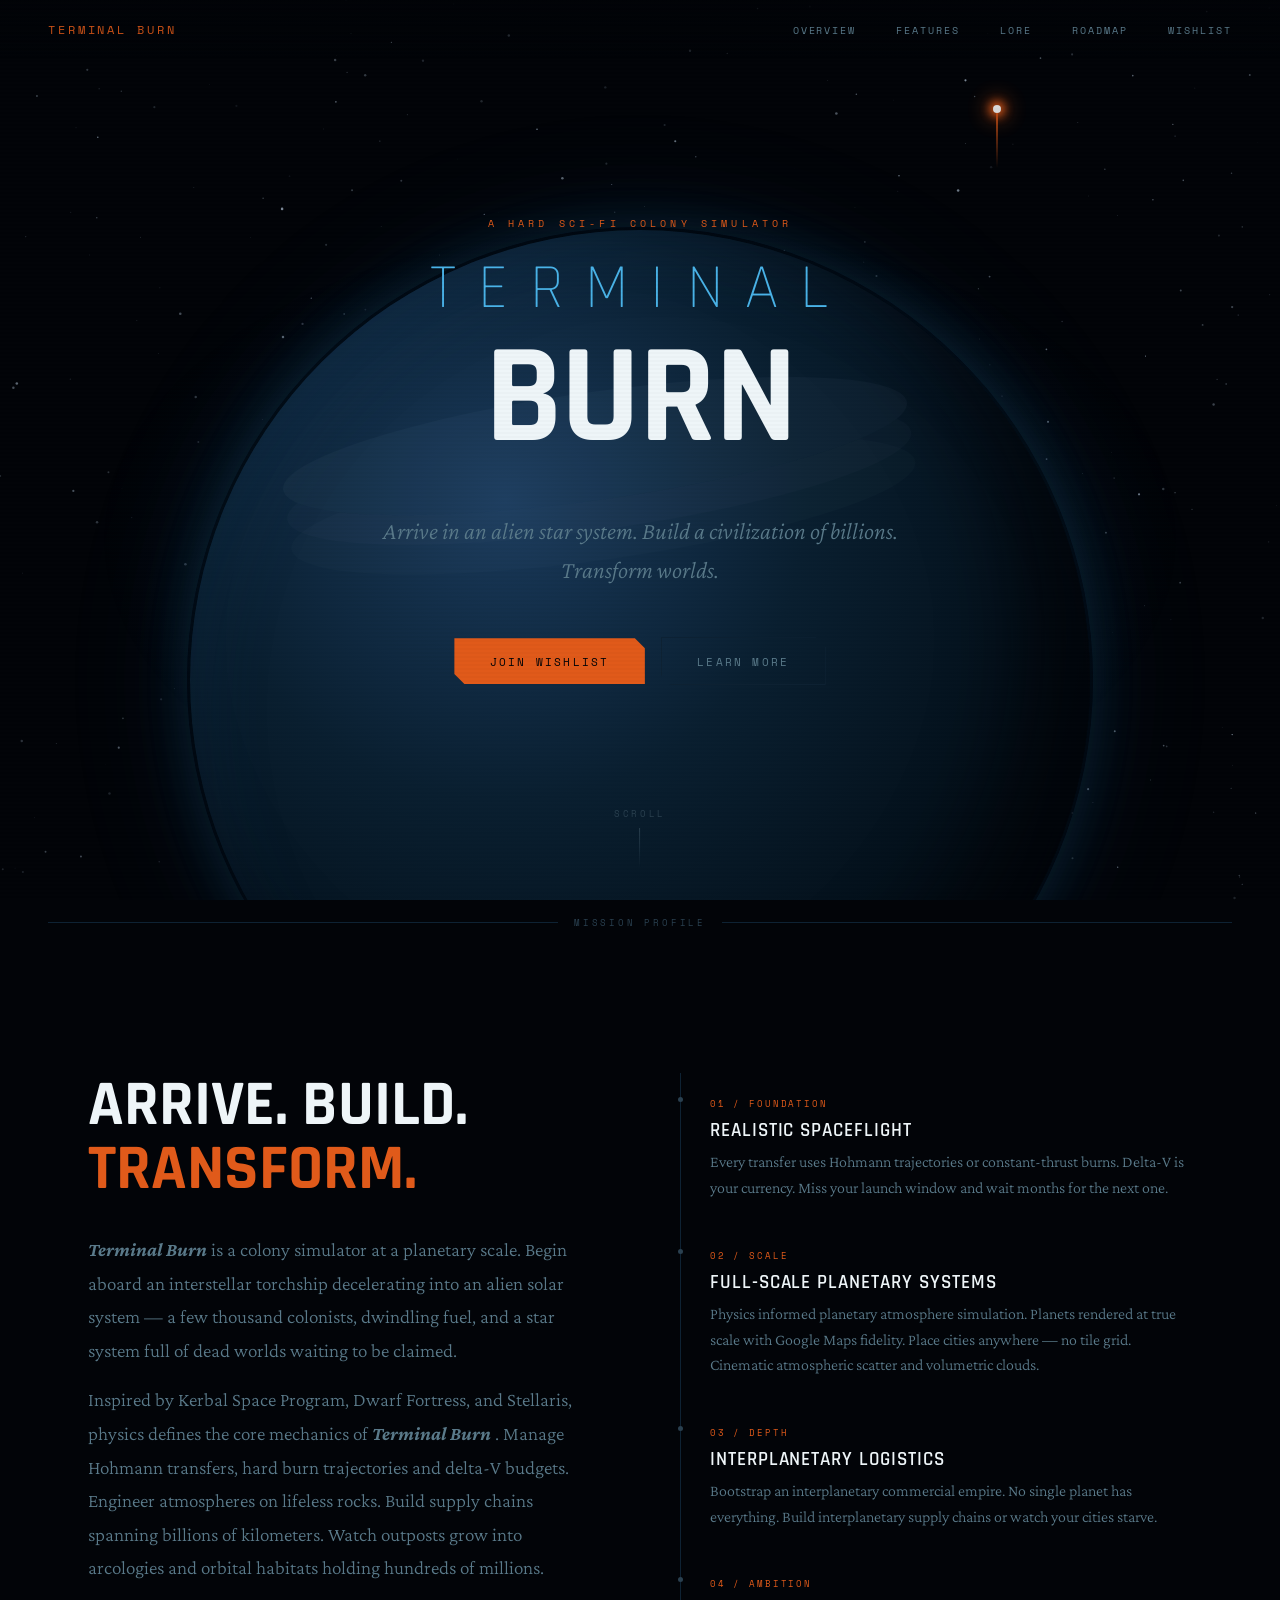
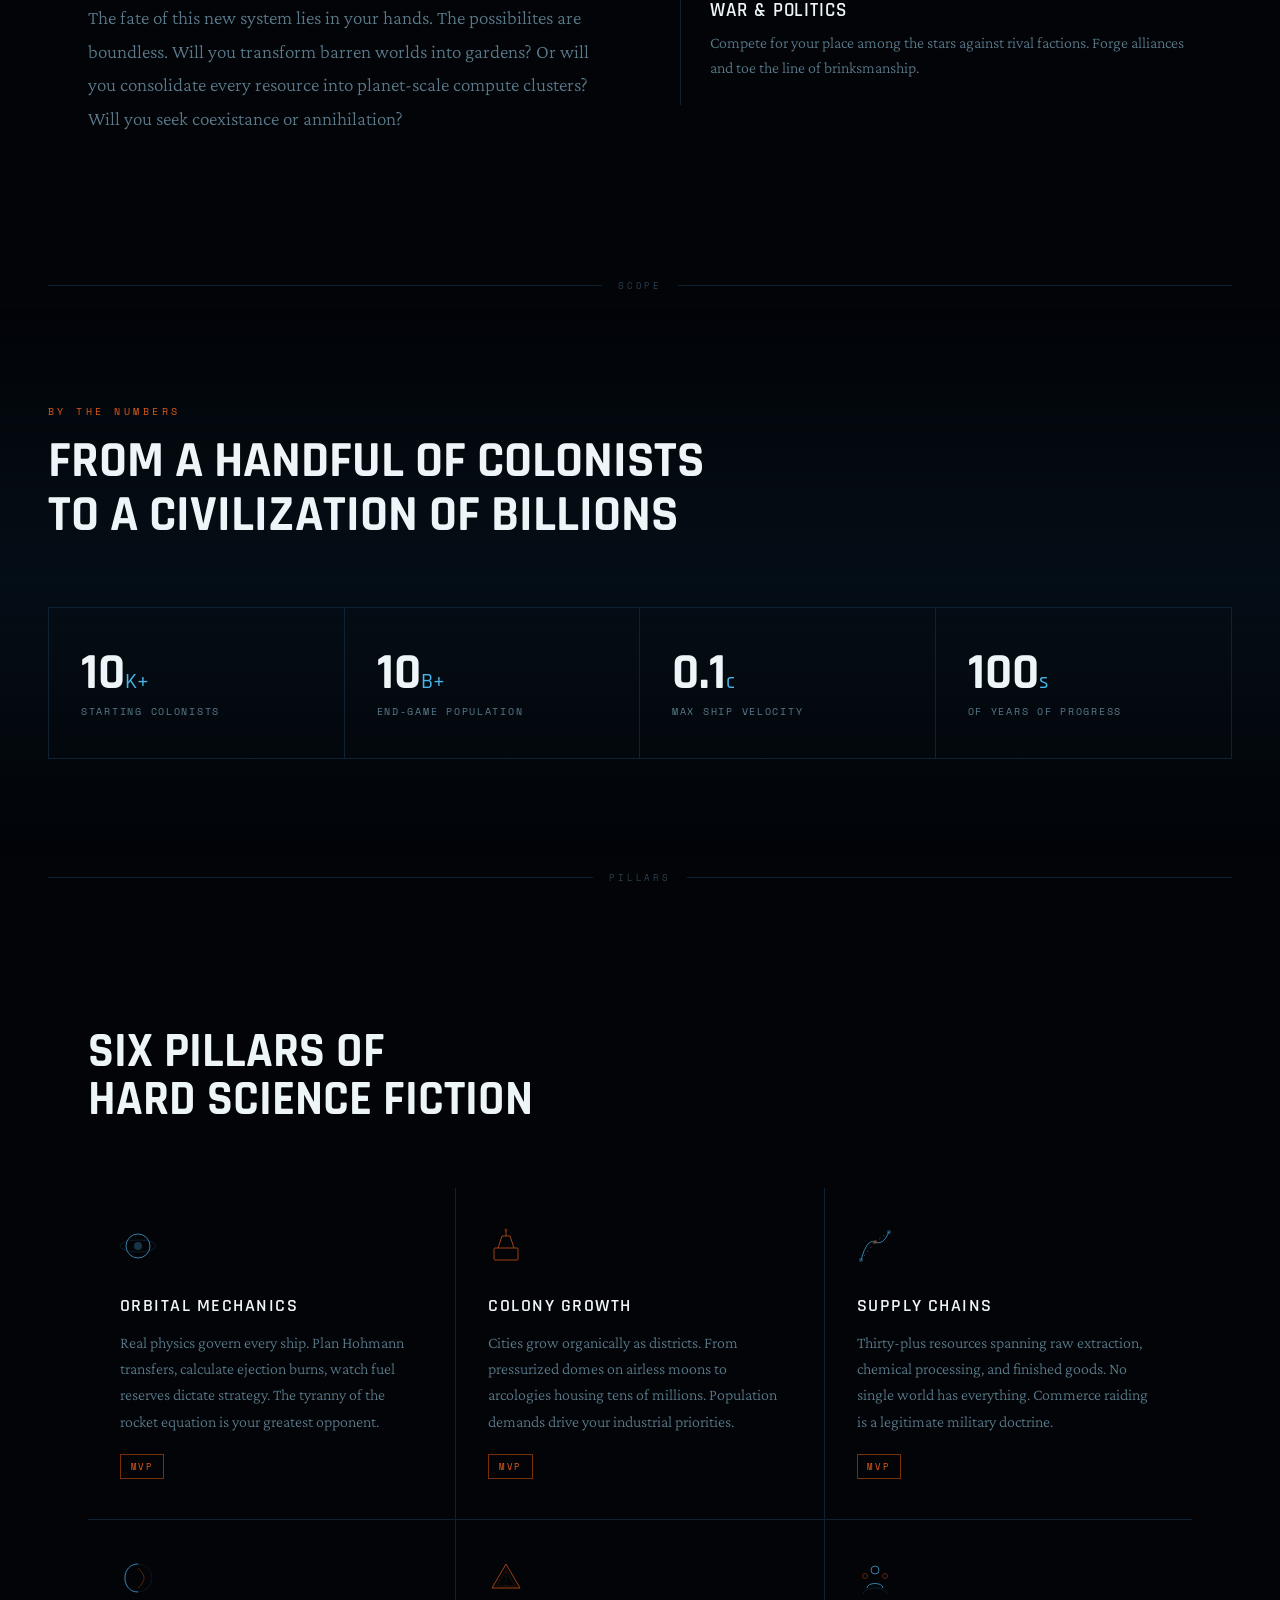
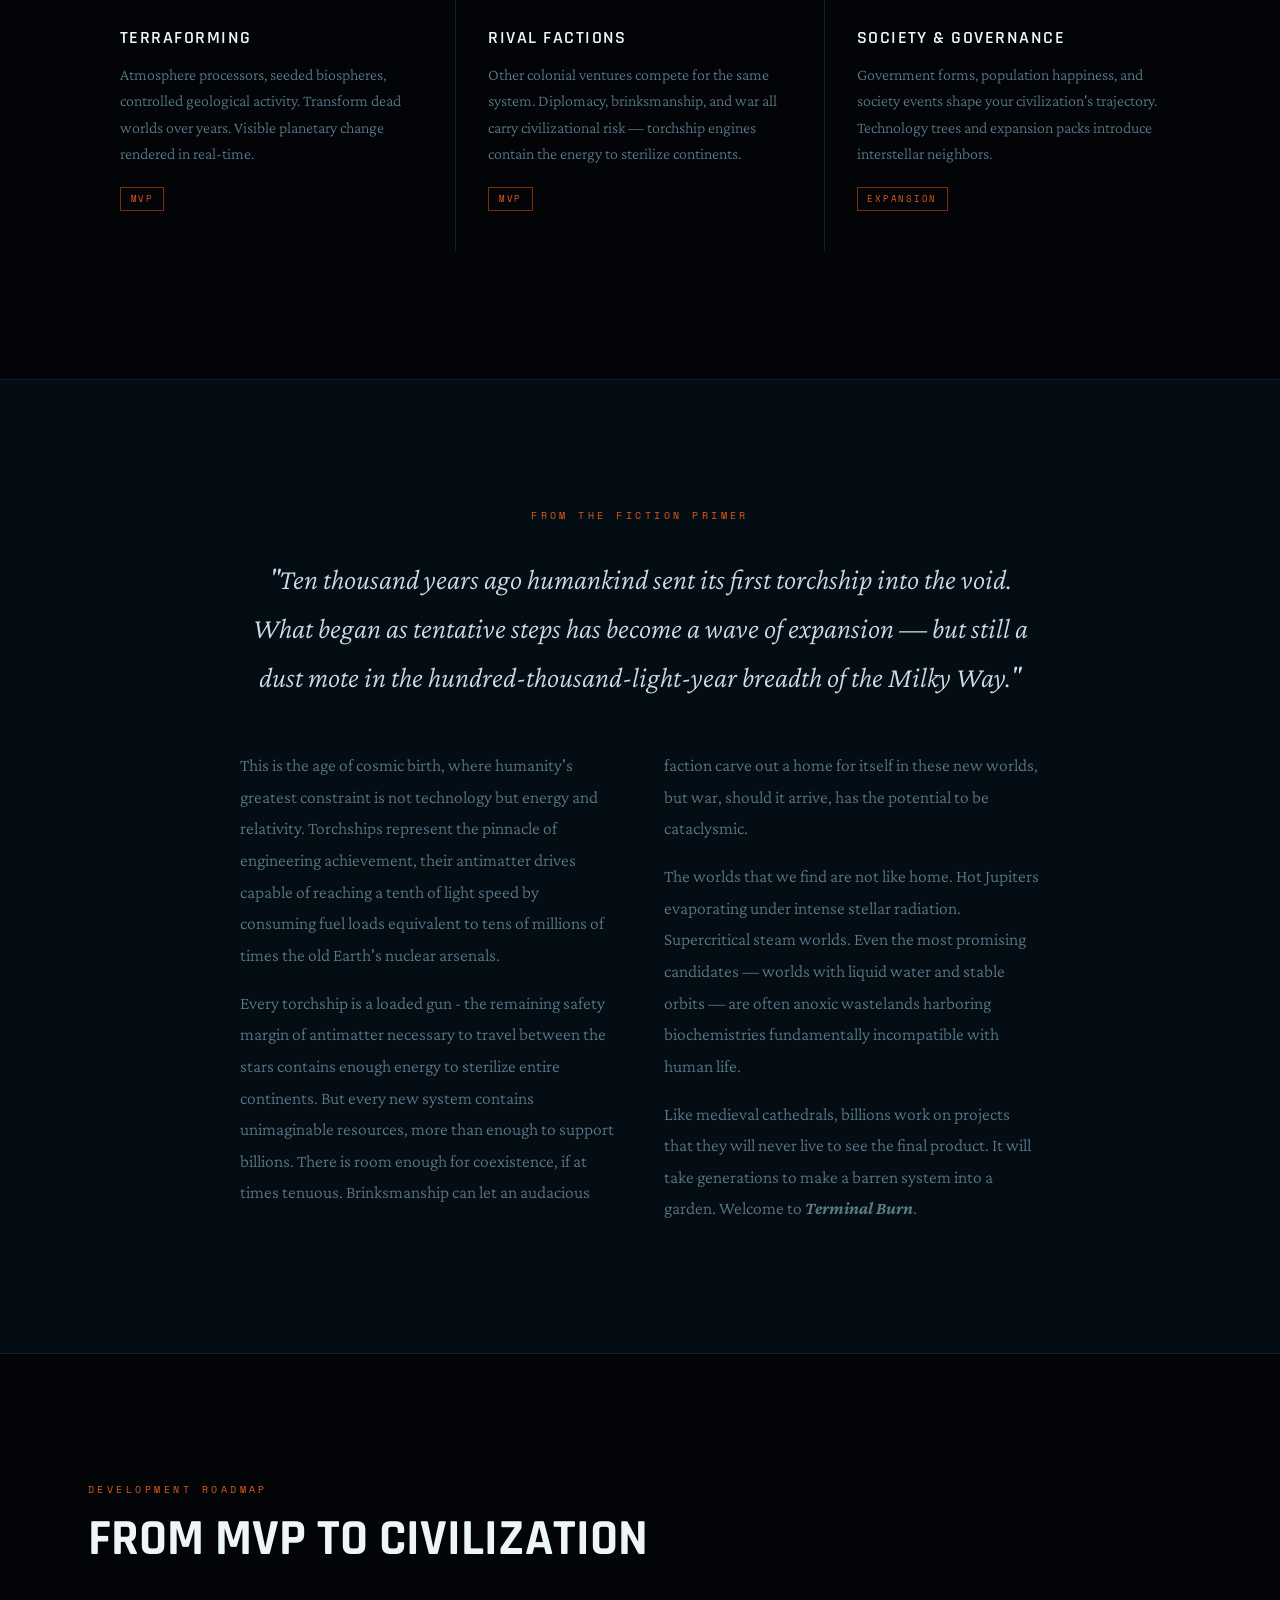
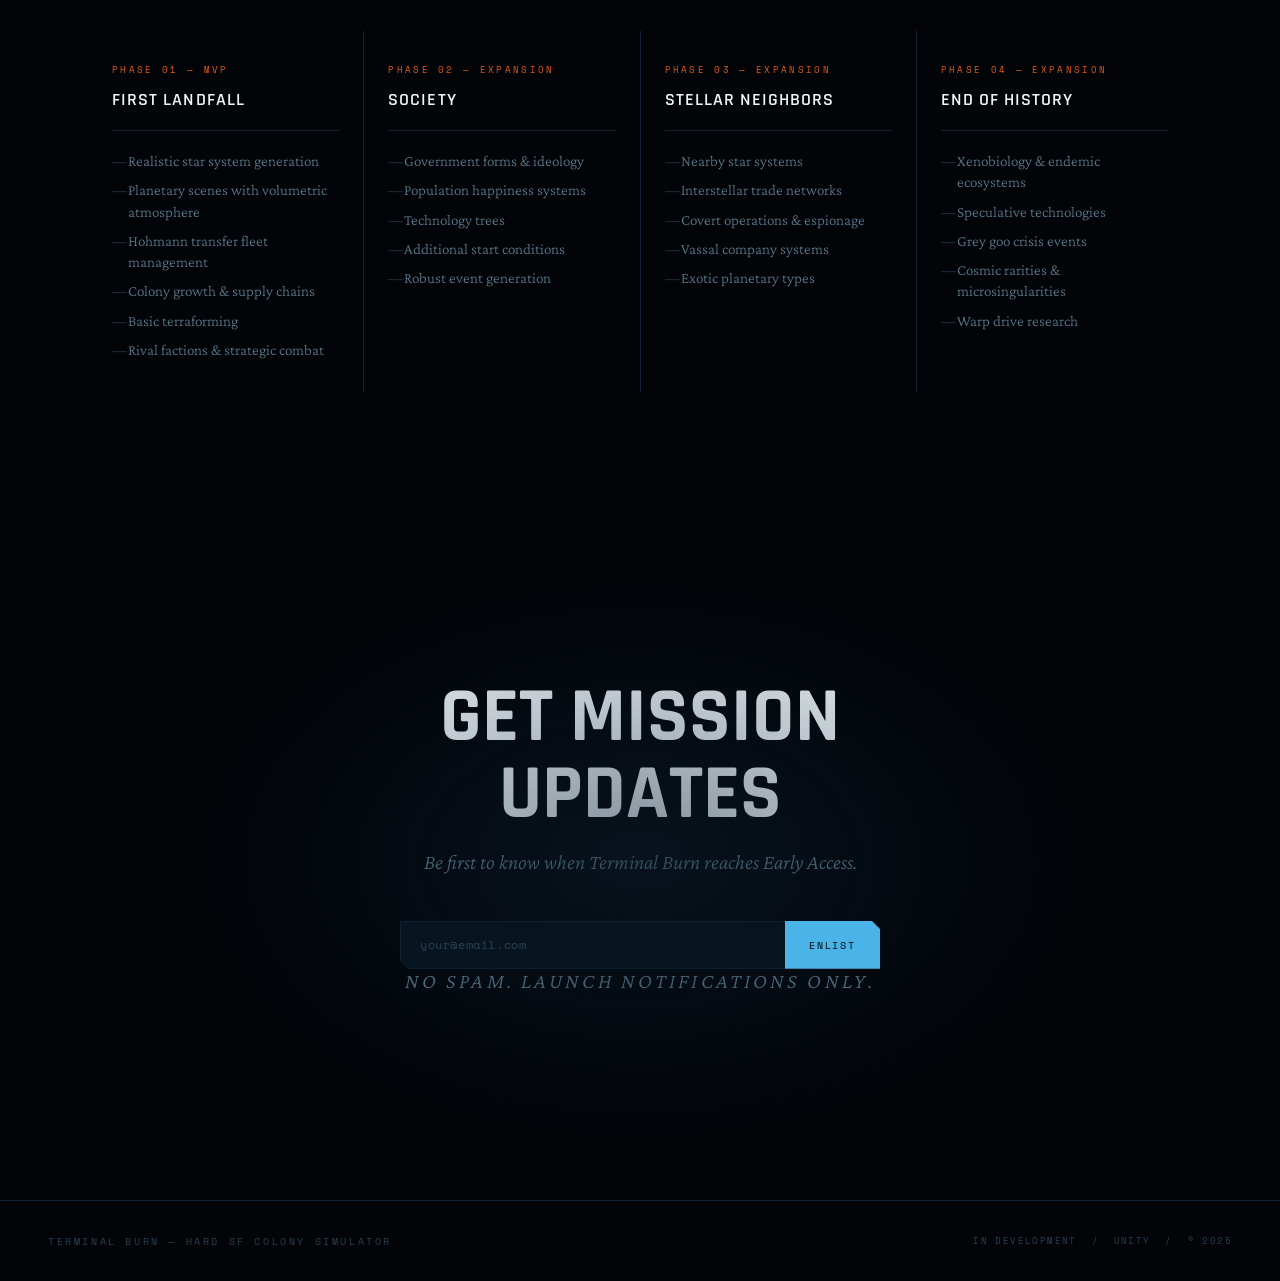
==== commit e5f9afa5: "more text changes" ====
--- a/index.html
+++ b/index.html
@@ -885,9 +885,9 @@
     <div class="pitch-left reveal">
       <h2>Arrive. Build.<br><em>Transform.</em></h2>
       <div class="pitch-body">
-        <p>Terminal Burn is a colony simulator at a planetary scale. Begin aboard an interstellar torchship decelerating into an alien solar system — a few thousand colonists, dwindling fuel, and a star system full of dead worlds waiting to be claimed.</p>
-        <p>Inspired by Kerbal Space Program, Dwarf Fortress, and Stellaris, physics defines the core mechanics of <b>Terminal Burn</b>. Manage Hohmann transfers, hard burn trajectories and delta-V budgets. Engineer atmospheres on lifeless rocks. Build supply chains spanning billions of kilometers. Watch outposts grow into arcologies and orbital habitats holding hundreds of millions.</p>
-        <p>The fate of this new system lies in your hands. The possibilites are boundless. Will you transform barrent worlds into gardens? Or will you consolidate every resource into planet-scale compute clusters? Will you seek coexistance or annihilation?</p>
+        <p><em><b>Terminal Burn</b></em> is a colony simulator at a planetary scale. Begin aboard an interstellar torchship decelerating into an alien solar system — a few thousand colonists, dwindling fuel, and a star system full of dead worlds waiting to be claimed.</p>
+        <p>Inspired by Kerbal Space Program, Dwarf Fortress, and Stellaris, physics defines the core mechanics of <em><b>Terminal Burn</b></em> . Manage Hohmann transfers, hard burn trajectories and delta-V budgets. Engineer atmospheres on lifeless rocks. Build supply chains spanning billions of kilometers. Watch outposts grow into arcologies and orbital habitats holding hundreds of millions.</p>
+        <p>The fate of this new system lies in your hands. The possibilites are boundless. Will you transform barren worlds into gardens? Or will you consolidate every resource into planet-scale compute clusters? Will you seek coexistance or annihilation?</p>
       </div>
     </div>
     <div class="pitch-right reveal">
@@ -899,17 +899,17 @@
       <div class="feature-card">
         <div class="feature-num">02 / SCALE</div>
         <div class="feature-title">Full-Scale Planetary Systems</div>
-        <div class="feature-desc">Planets rendered at true scale with Google Maps fidelity. Place cities anywhere — no tile grid. Cinematic atmospheric scatter and volumetric clouds.</div>
+        <div class="feature-desc">Physics informed planetary atmosphere simulation. Planets rendered at true scale with Google Maps fidelity. Place cities anywhere — no tile grid. Cinematic atmospheric scatter and volumetric clouds.</div>
       </div>
       <div class="feature-card">
         <div class="feature-num">03 / DEPTH</div>
-        <div class="feature-title">Multi-Tier Production</div>
-        <div class="feature-desc">Raw ore to semiconductors to reactor cores. No single planet has everything. Build interplanetary supply chains or watch your cities starve.</div>
+        <div class="feature-title">interplanetary Logistics</div>
+        <div class="feature-desc">Bootstrap an interplanetary commercial empire. No single planet has everything. Build interplanetary supply chains or watch your cities starve.</div>
       </div>
       <div class="feature-card">
         <div class="feature-num">04 / AMBITION</div>
-        <div class="feature-title">Terraforming & Megastructures</div>
-        <div class="feature-desc">Physics informed planetary atmosphere simulation. Manage atmospheres and biospheres, turn worlds into gardens, or maximize efficiency at all costs. Build megastructures at collosal scale, O'Neill cylinders, space elevators & mass drivers.</div>
+        <div class="feature-title">War & Politics</div>
+        <div class="feature-desc">Compete for your place among the stars against rival factions. Forge alliances and toe the line of brinksmanship.</div>
       </div>
     </div>
   </div>
@@ -933,7 +933,7 @@
         <div class="stat-label">Starting colonists</div>
       </div>
       <div class="stat">
-        <div class="stat-value">1<span>B+</span></div>
+        <div class="stat-value">10<span>B+</span></div>
         <div class="stat-label">End-game population</div>
       </div>
       <div class="stat">
@@ -941,8 +941,8 @@
         <div class="stat-label">Max ship velocity</div>
       </div>
       <div class="stat">
-        <div class="stat-value">∞<span></span></div>
-        <div class="stat-label">Procedural star systems</div>
+        <div class="stat-value">100<span>s</span></div>
+        <div class="stat-label">Of years of progress</div>
       </div>
     </div>
   </div>
@@ -1035,13 +1035,13 @@
   <div class="lore-inner">
     <div class="section-label reveal">From the Fiction Primer</div>
     <blockquote class="lore-quote reveal">
-      "Ten thousand years ago humankind sent its first torchship into the void. What began as tentative steps has become a wave of expansion — a dust mote in the hundred-thousand-light-year breadth of the Milky Way."
+      "Ten thousand years ago humankind sent its first torchship into the void. What began as tentative steps has become a wave of expansion — but still a dust mote in the hundred-thousand-light-year breadth of the Milky Way."
     </blockquote>
     <div class="lore-body reveal">
       <p>This is the age of cosmic birth, where humanity's greatest constraint is not technology but energy and relativity. Torchships represent the pinnacle of engineering achievement, their antimatter drives capable of reaching a tenth of light speed by consuming fuel loads equivalent to tens of millions of times the old Earth's nuclear arsenals.</p>
-      <p>Like medieval cathedrals, billions work on projects that they may never live to see the final product. The race to new systems has spawned radically different philosophies: ultra-light embryonic ark ships betting on speed, generation ships bringing self-sufficiency to the frontier, and everything between.</p>
+      <p>Every torchship is a loaded gun - the remaining safety margin of antimatter necessary to travel between the stars contains enough energy to sterilize entire continents. But every new system contains unimaginable resources, more than enough to support billions. There is room enough for coexistence, if at times tenuous. Brinksmanship can let an audacious faction carve out a home for itself in these new worlds, but war, should it arrive, has the potential to be cataclysmic.</p>
       <p>The worlds that we find are not like home. Hot Jupiters evaporating under intense stellar radiation. Supercritical steam worlds. Even the most promising candidates — worlds with liquid water and stable orbits — are often anoxic wastelands harboring biochemistries fundamentally incompatible with human life.</p>
-      <p>It will take generations to make a barren system into a garden. Welcome to the frontier.</p>
+      <p>Like medieval cathedrals, billions work on projects that they will never live to see the final product. It will take generations to make a barren system into a garden. Welcome to <em><b>Terminal Burn</b></em>.</p>
     </div>
   </div>
 </section>
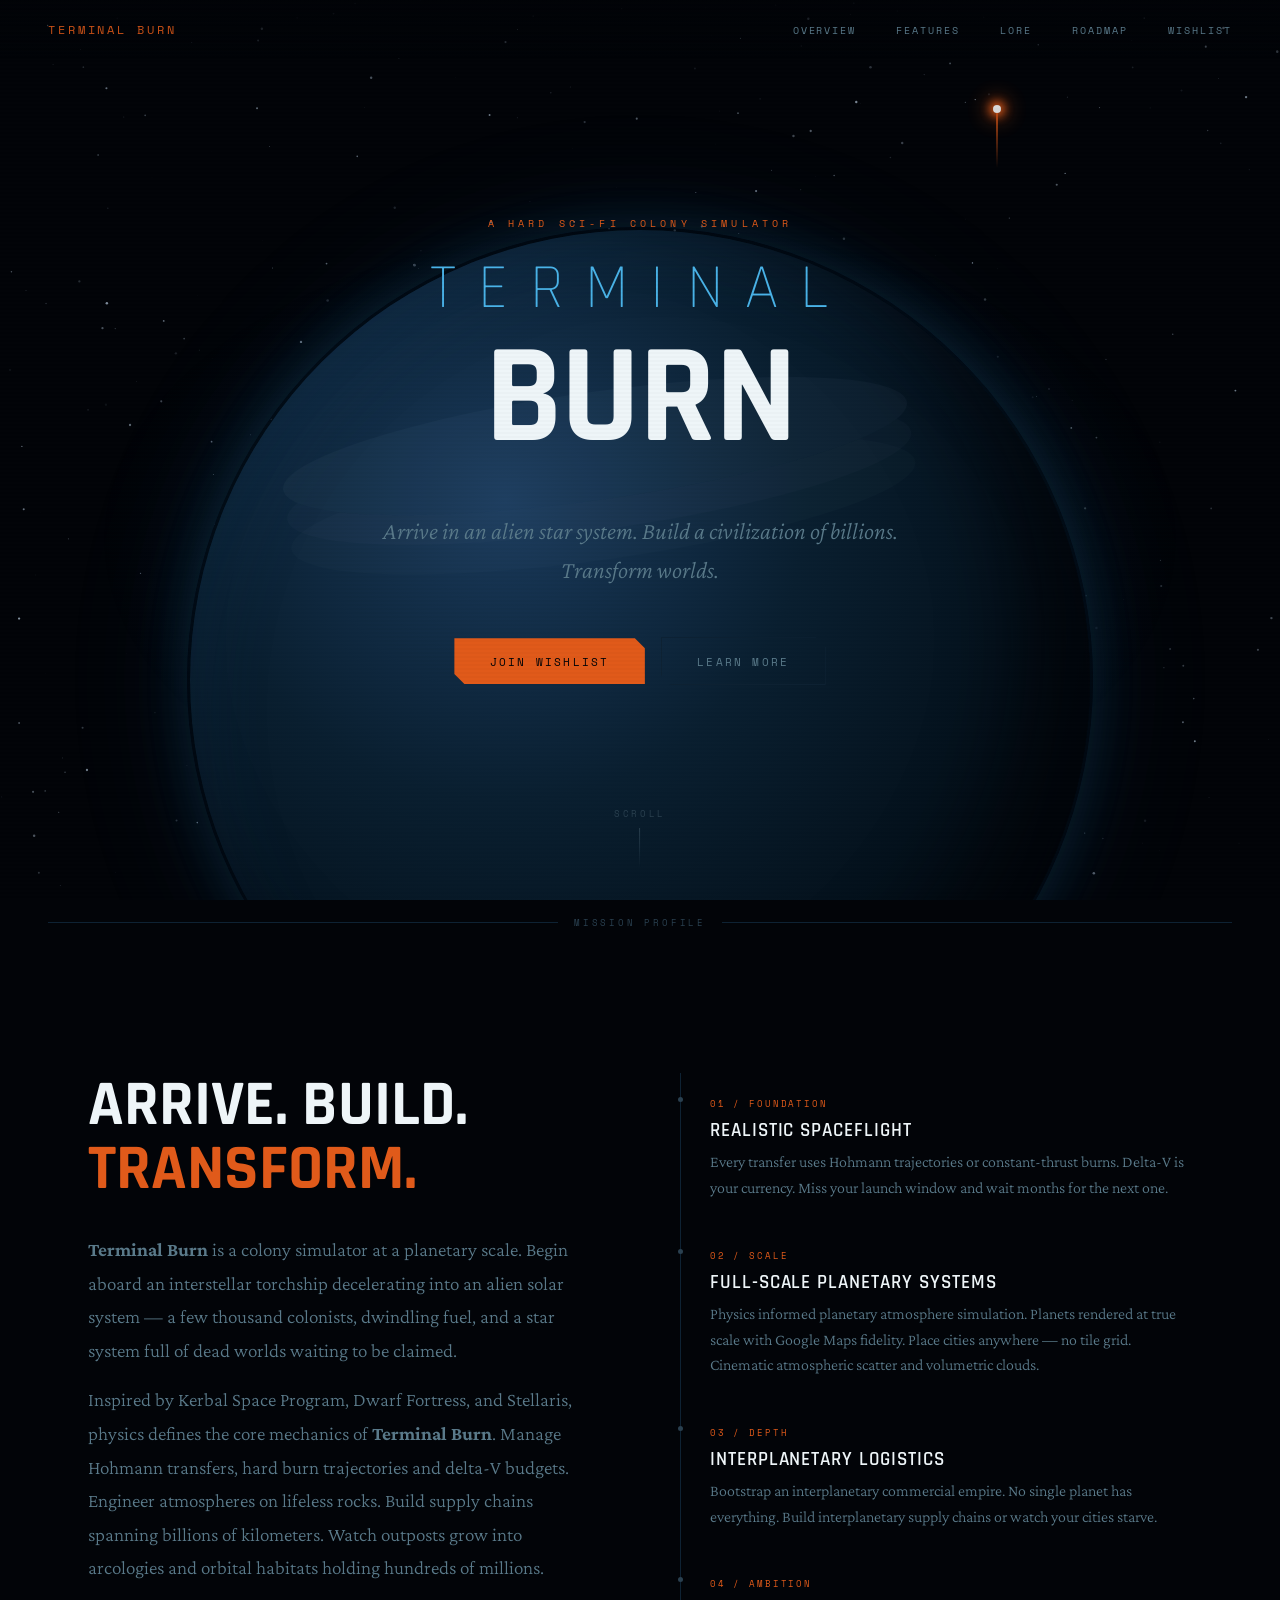
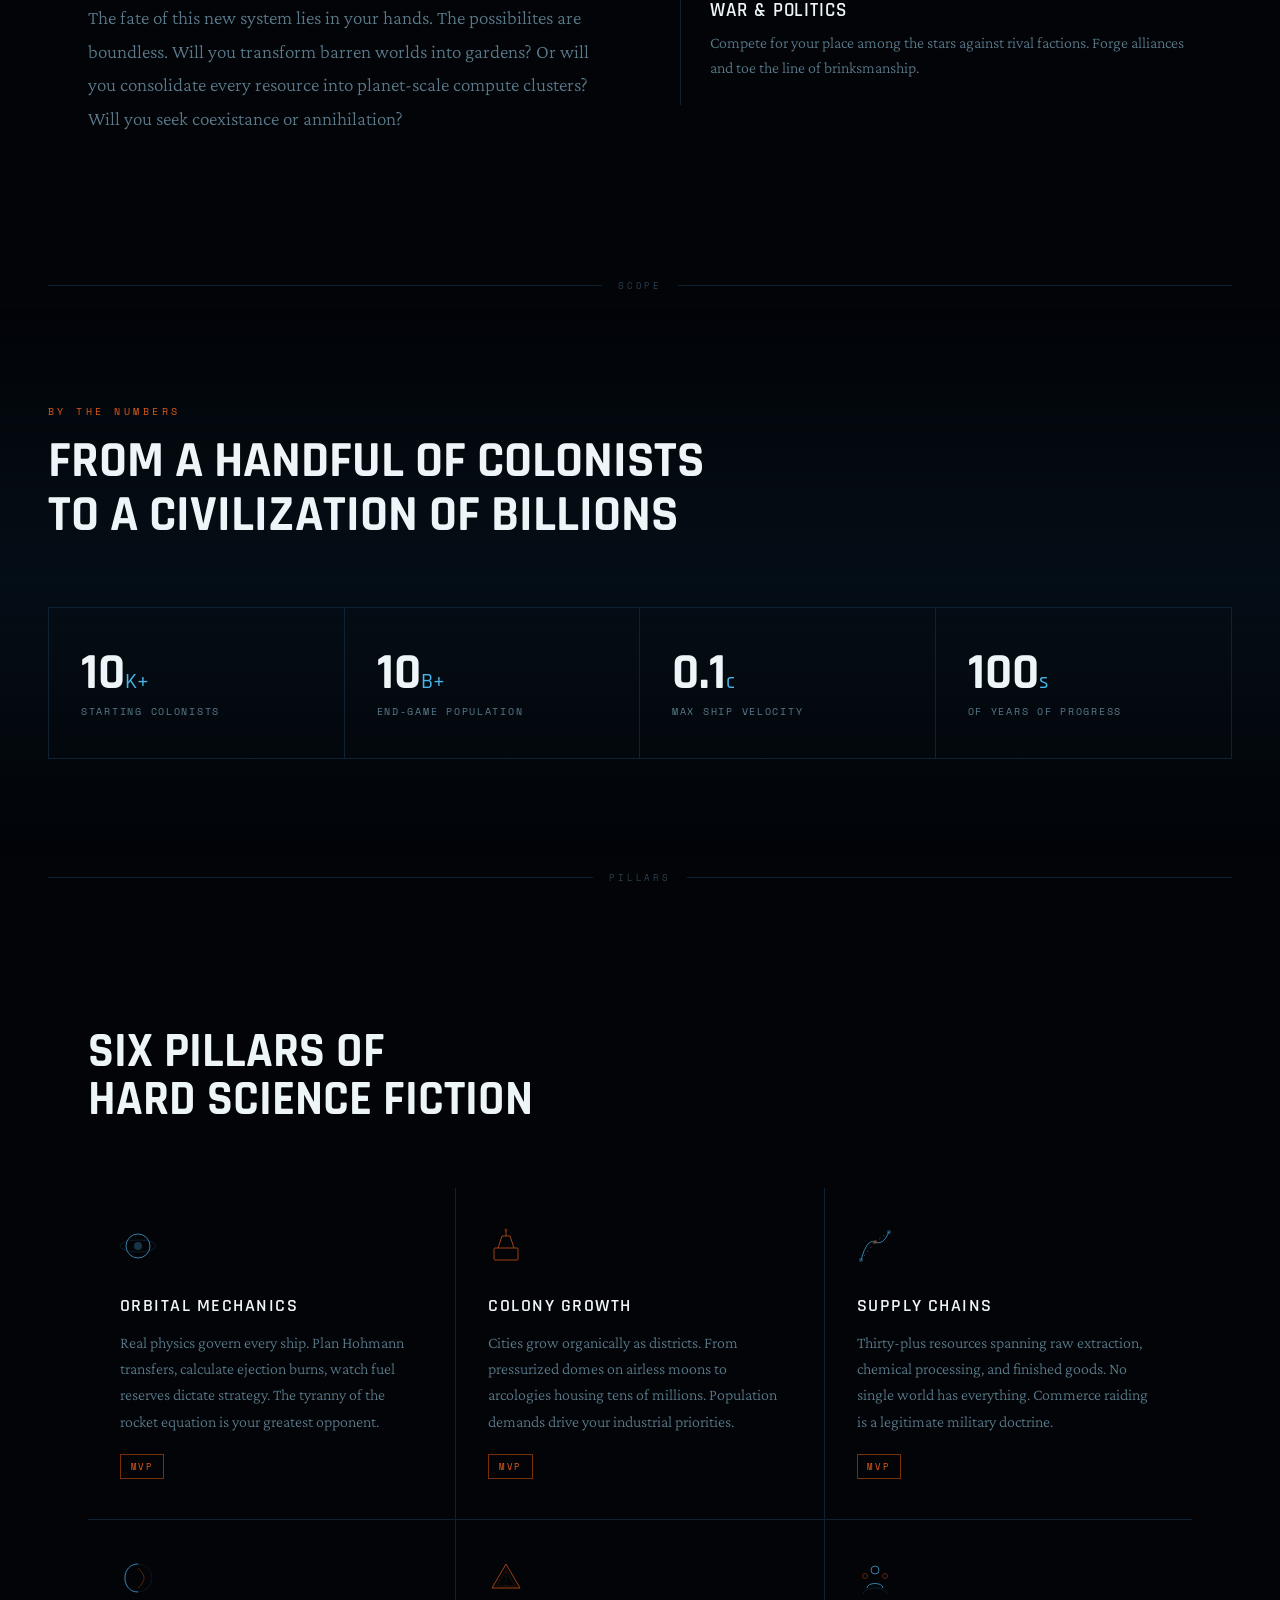
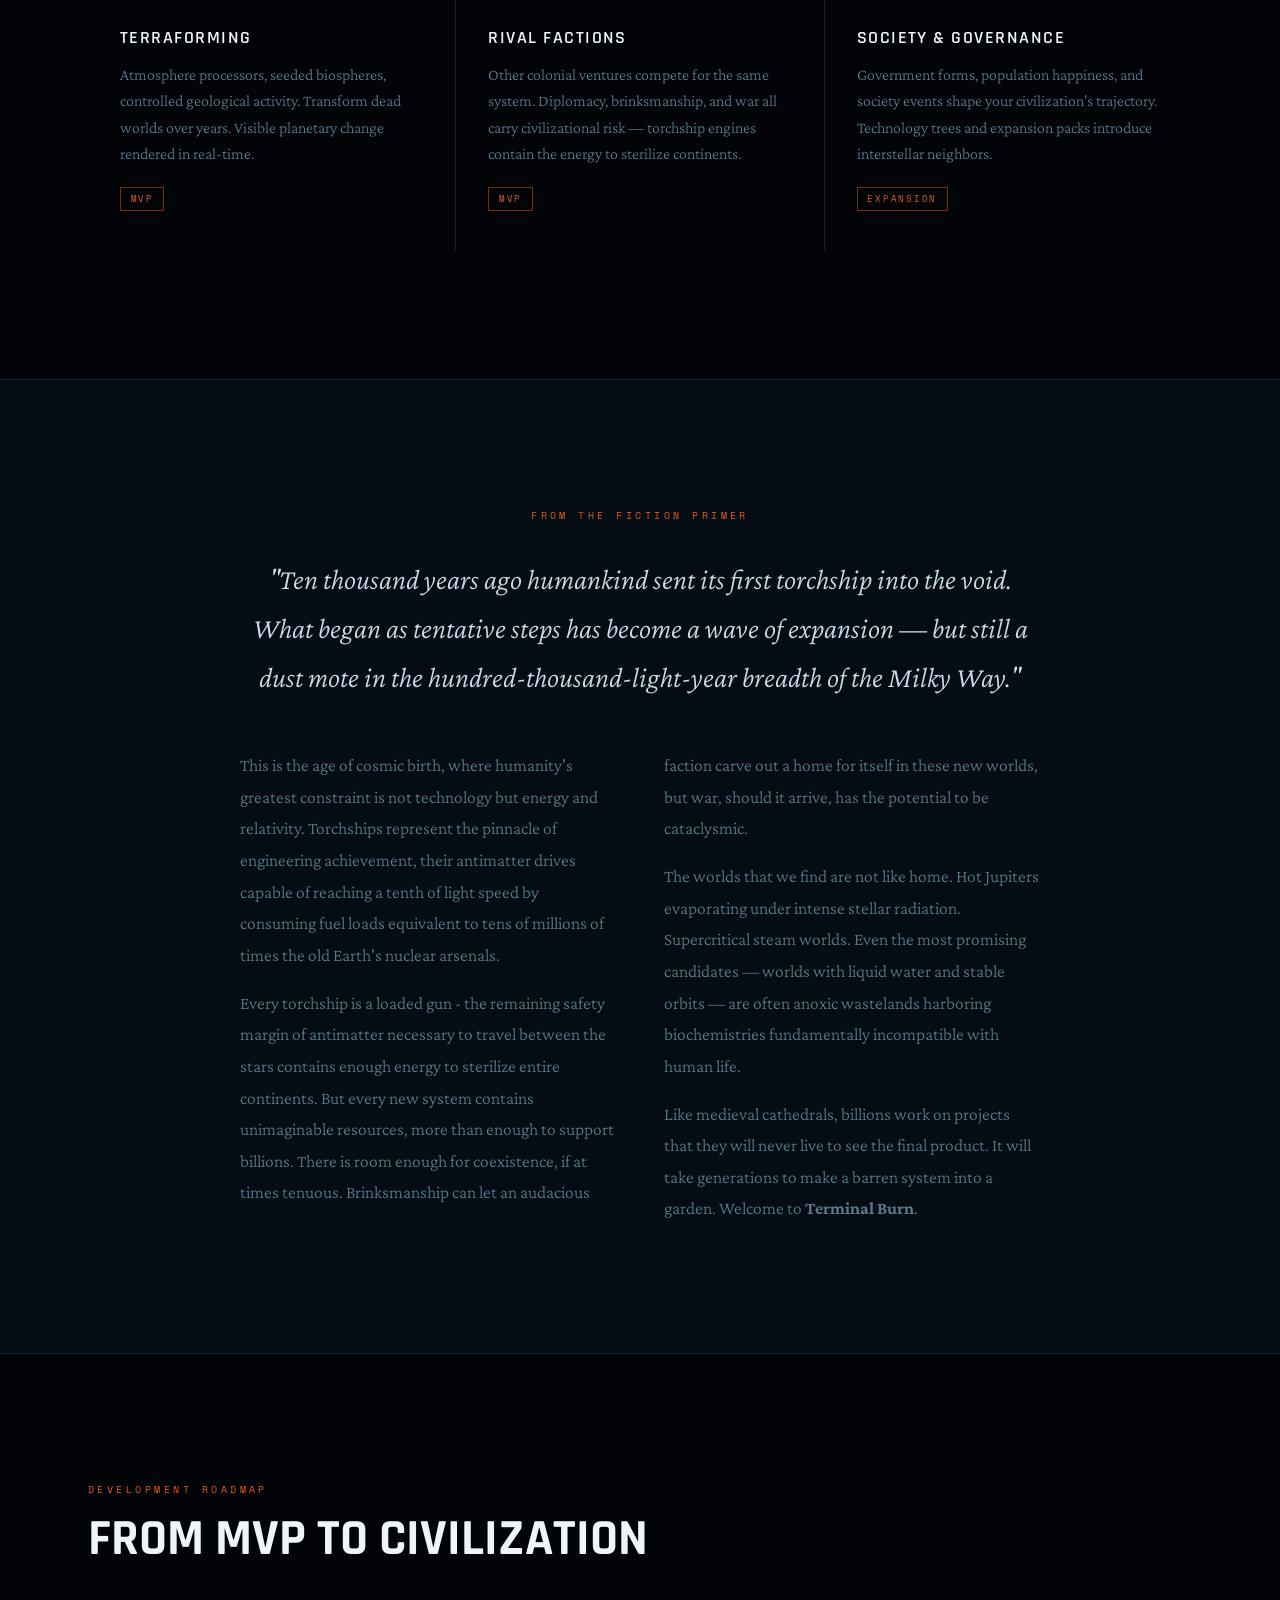
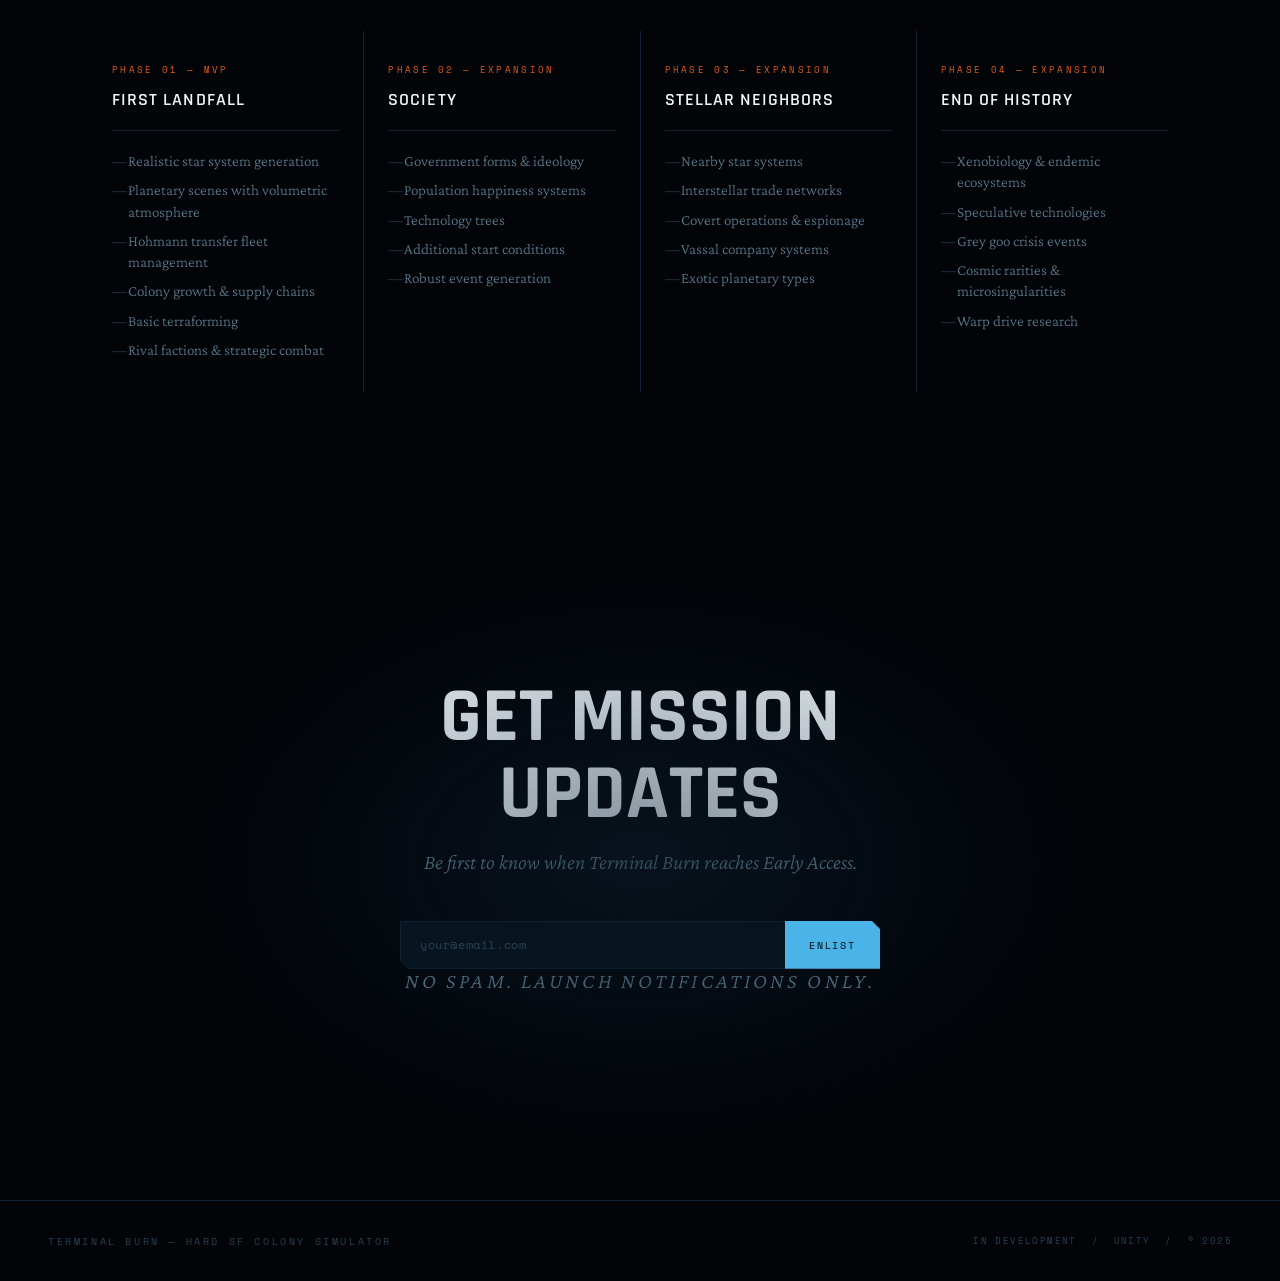
==== commit f6e2cb41: "more!" ====
--- a/index.html
+++ b/index.html
@@ -885,8 +885,8 @@
     <div class="pitch-left reveal">
       <h2>Arrive. Build.<br><em>Transform.</em></h2>
       <div class="pitch-body">
-        <p><em><b>Terminal Burn</b></em> is a colony simulator at a planetary scale. Begin aboard an interstellar torchship decelerating into an alien solar system — a few thousand colonists, dwindling fuel, and a star system full of dead worlds waiting to be claimed.</p>
-        <p>Inspired by Kerbal Space Program, Dwarf Fortress, and Stellaris, physics defines the core mechanics of <em><b>Terminal Burn</b></em> . Manage Hohmann transfers, hard burn trajectories and delta-V budgets. Engineer atmospheres on lifeless rocks. Build supply chains spanning billions of kilometers. Watch outposts grow into arcologies and orbital habitats holding hundreds of millions.</p>
+        <p><b>Terminal Burn</b> is a colony simulator at a planetary scale. Begin aboard an interstellar torchship decelerating into an alien solar system — a few thousand colonists, dwindling fuel, and a star system full of dead worlds waiting to be claimed.</p>
+        <p>Inspired by Kerbal Space Program, Dwarf Fortress, and Stellaris, physics defines the core mechanics of <b>Terminal Burn</b>. Manage Hohmann transfers, hard burn trajectories and delta-V budgets. Engineer atmospheres on lifeless rocks. Build supply chains spanning billions of kilometers. Watch outposts grow into arcologies and orbital habitats holding hundreds of millions.</p>
         <p>The fate of this new system lies in your hands. The possibilites are boundless. Will you transform barren worlds into gardens? Or will you consolidate every resource into planet-scale compute clusters? Will you seek coexistance or annihilation?</p>
       </div>
     </div>
@@ -1041,7 +1041,7 @@
       <p>This is the age of cosmic birth, where humanity's greatest constraint is not technology but energy and relativity. Torchships represent the pinnacle of engineering achievement, their antimatter drives capable of reaching a tenth of light speed by consuming fuel loads equivalent to tens of millions of times the old Earth's nuclear arsenals.</p>
       <p>Every torchship is a loaded gun - the remaining safety margin of antimatter necessary to travel between the stars contains enough energy to sterilize entire continents. But every new system contains unimaginable resources, more than enough to support billions. There is room enough for coexistence, if at times tenuous. Brinksmanship can let an audacious faction carve out a home for itself in these new worlds, but war, should it arrive, has the potential to be cataclysmic.</p>
       <p>The worlds that we find are not like home. Hot Jupiters evaporating under intense stellar radiation. Supercritical steam worlds. Even the most promising candidates — worlds with liquid water and stable orbits — are often anoxic wastelands harboring biochemistries fundamentally incompatible with human life.</p>
-      <p>Like medieval cathedrals, billions work on projects that they will never live to see the final product. It will take generations to make a barren system into a garden. Welcome to <em><b>Terminal Burn</b></em>.</p>
+      <p>Like medieval cathedrals, billions work on projects that they will never live to see the final product. It will take generations to make a barren system into a garden. Welcome to <b>Terminal Burn</b>.</p>
     </div>
   </div>
 </section>
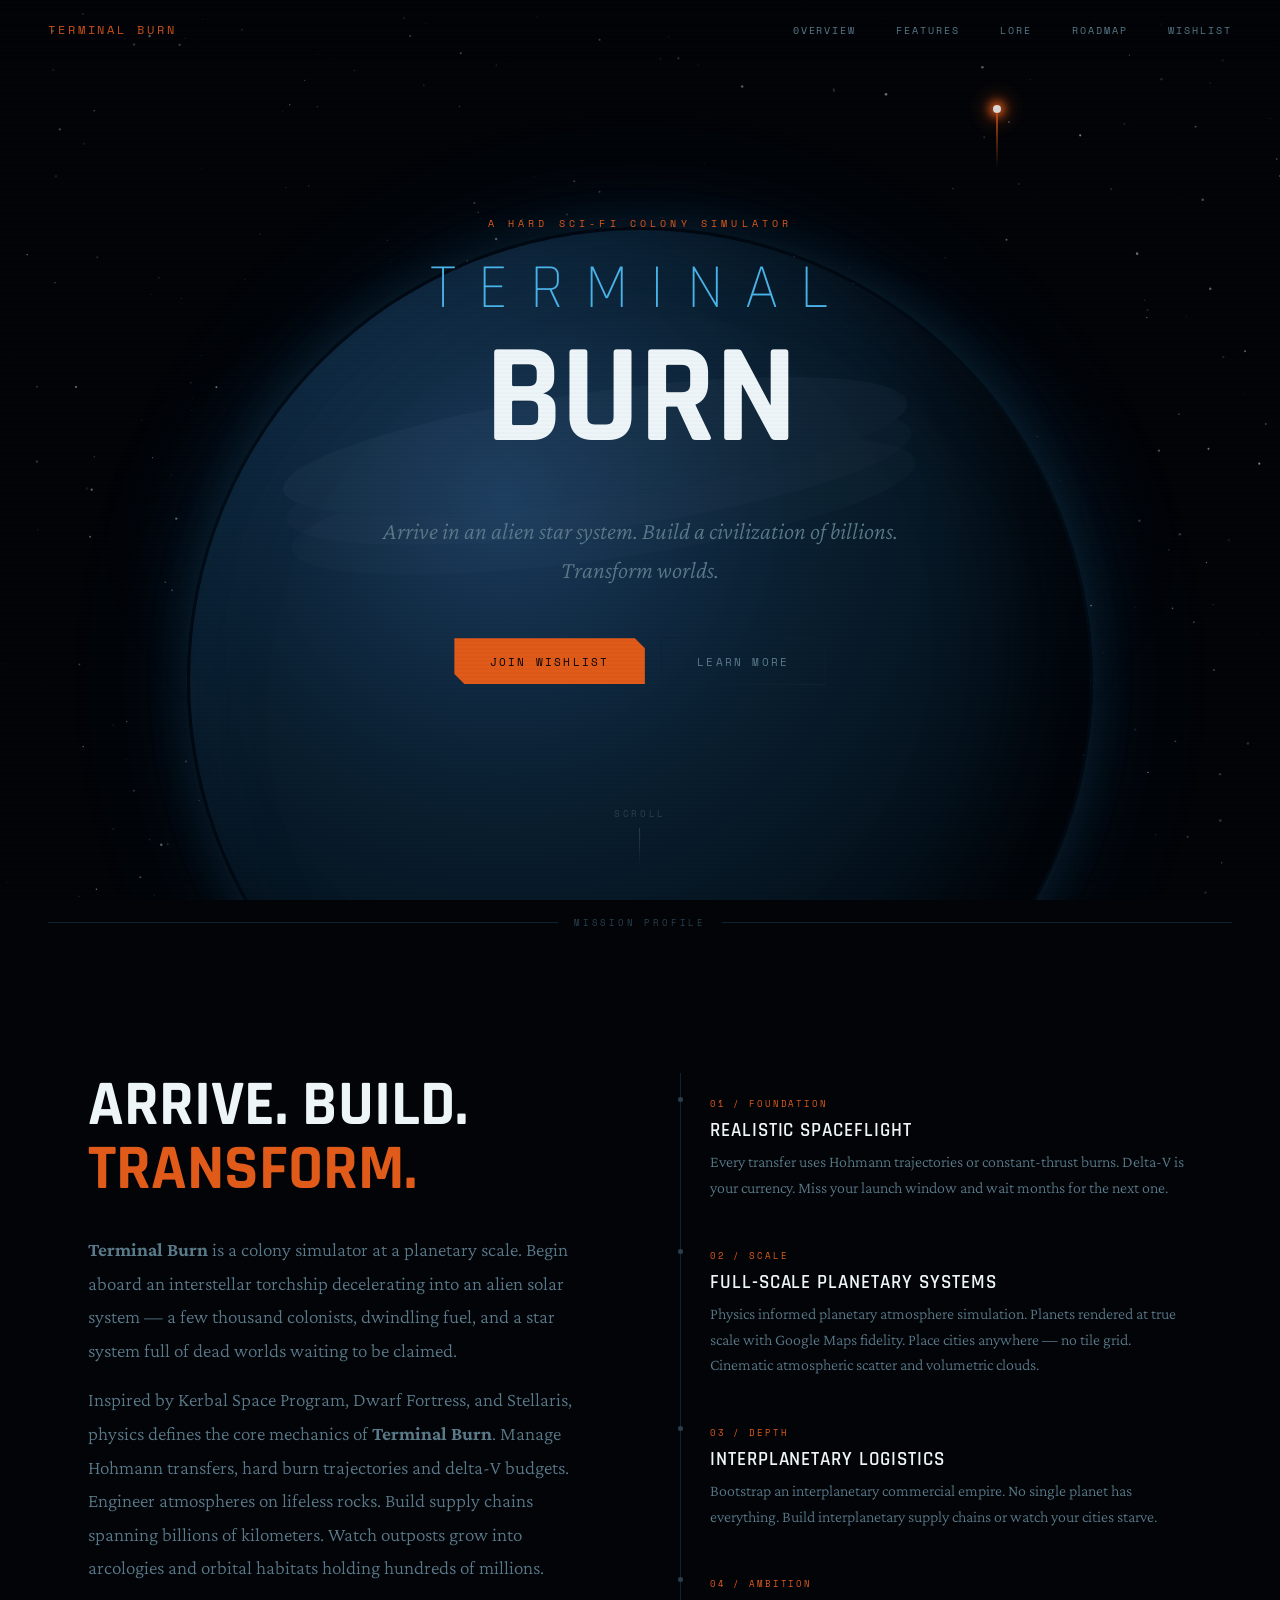
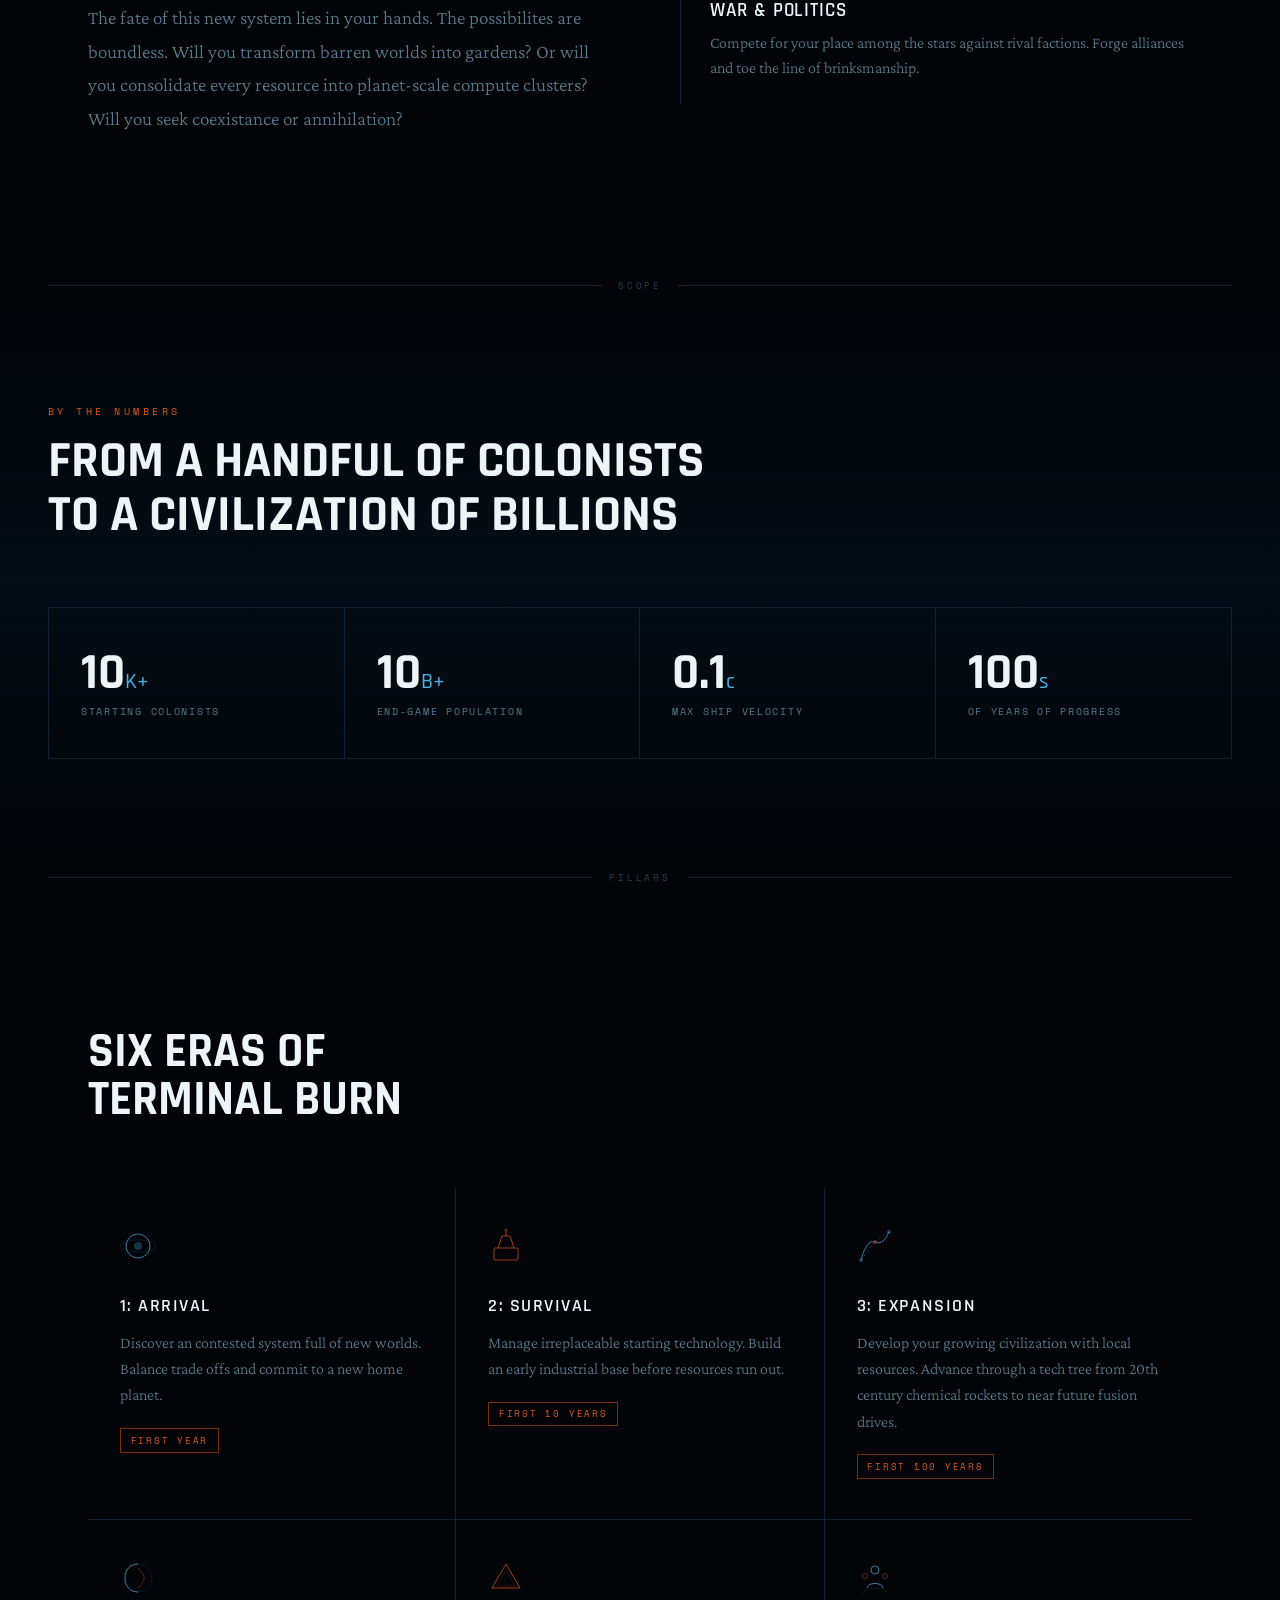
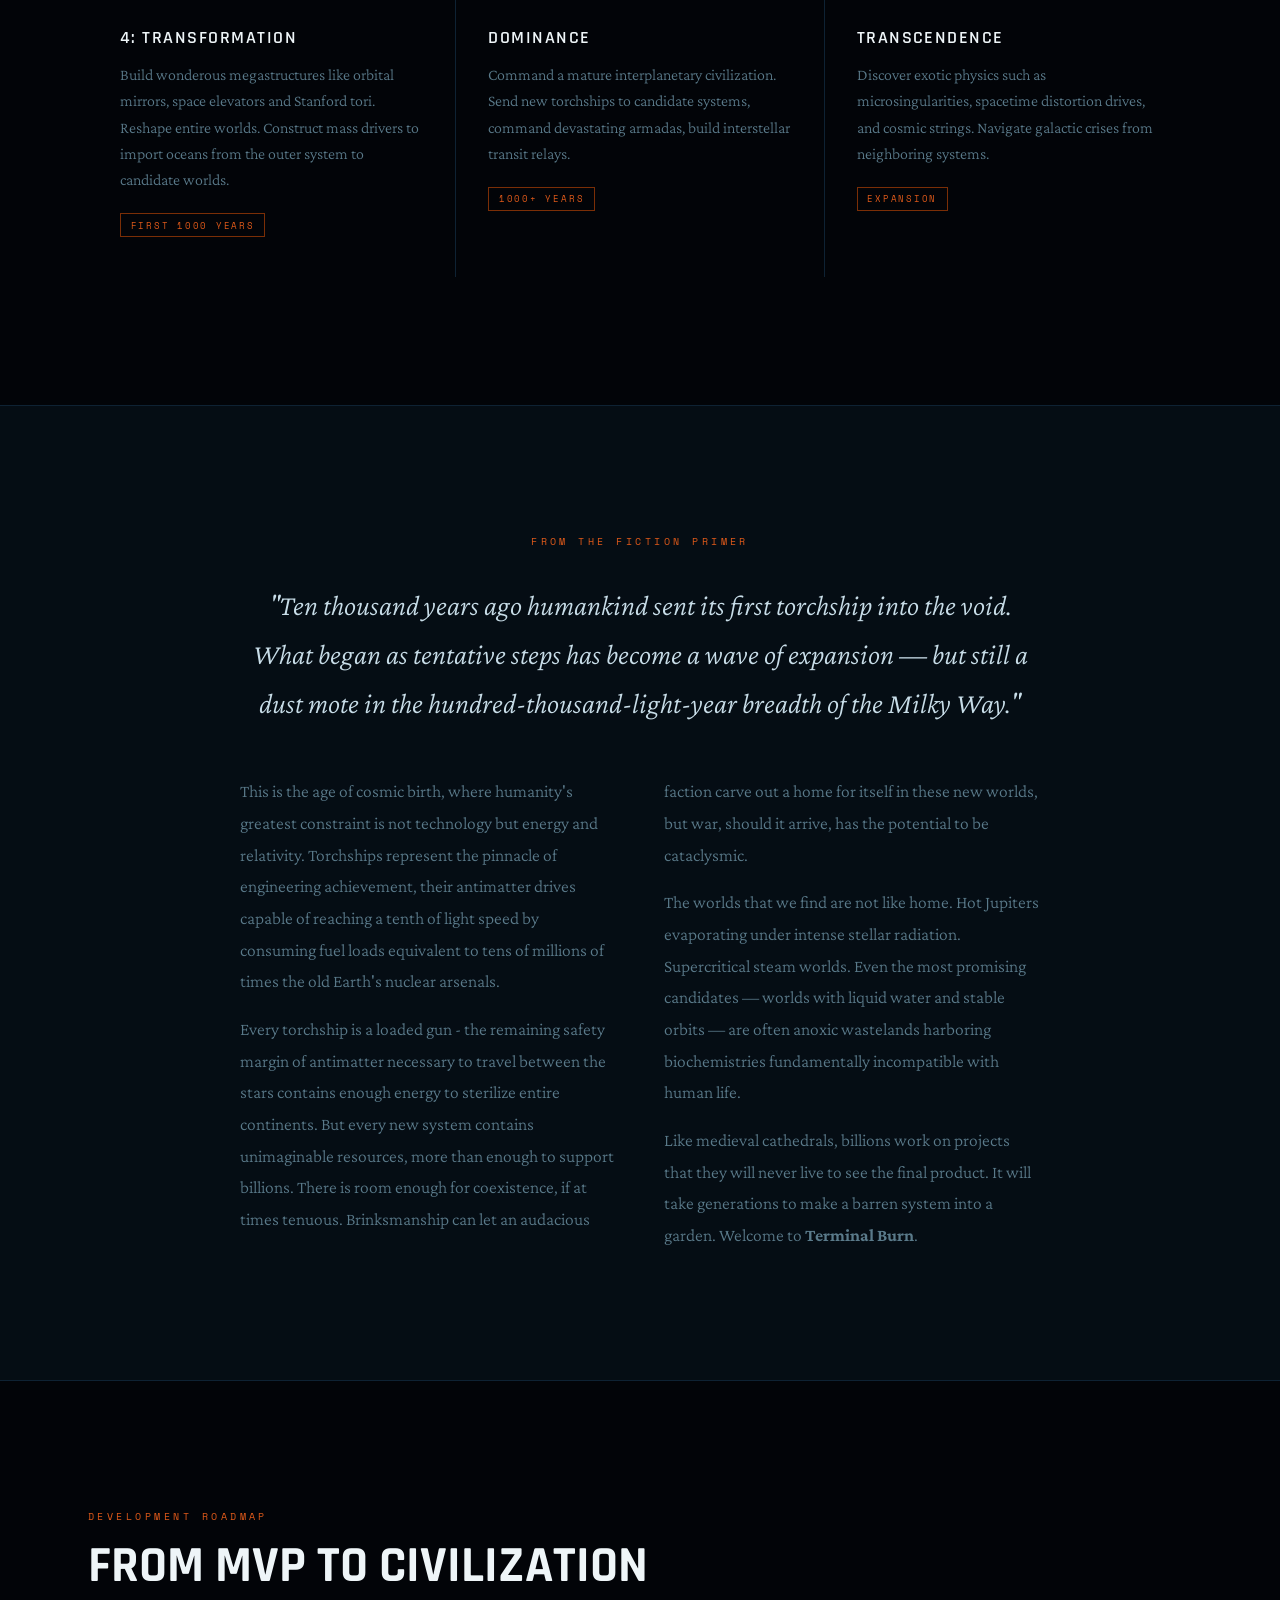
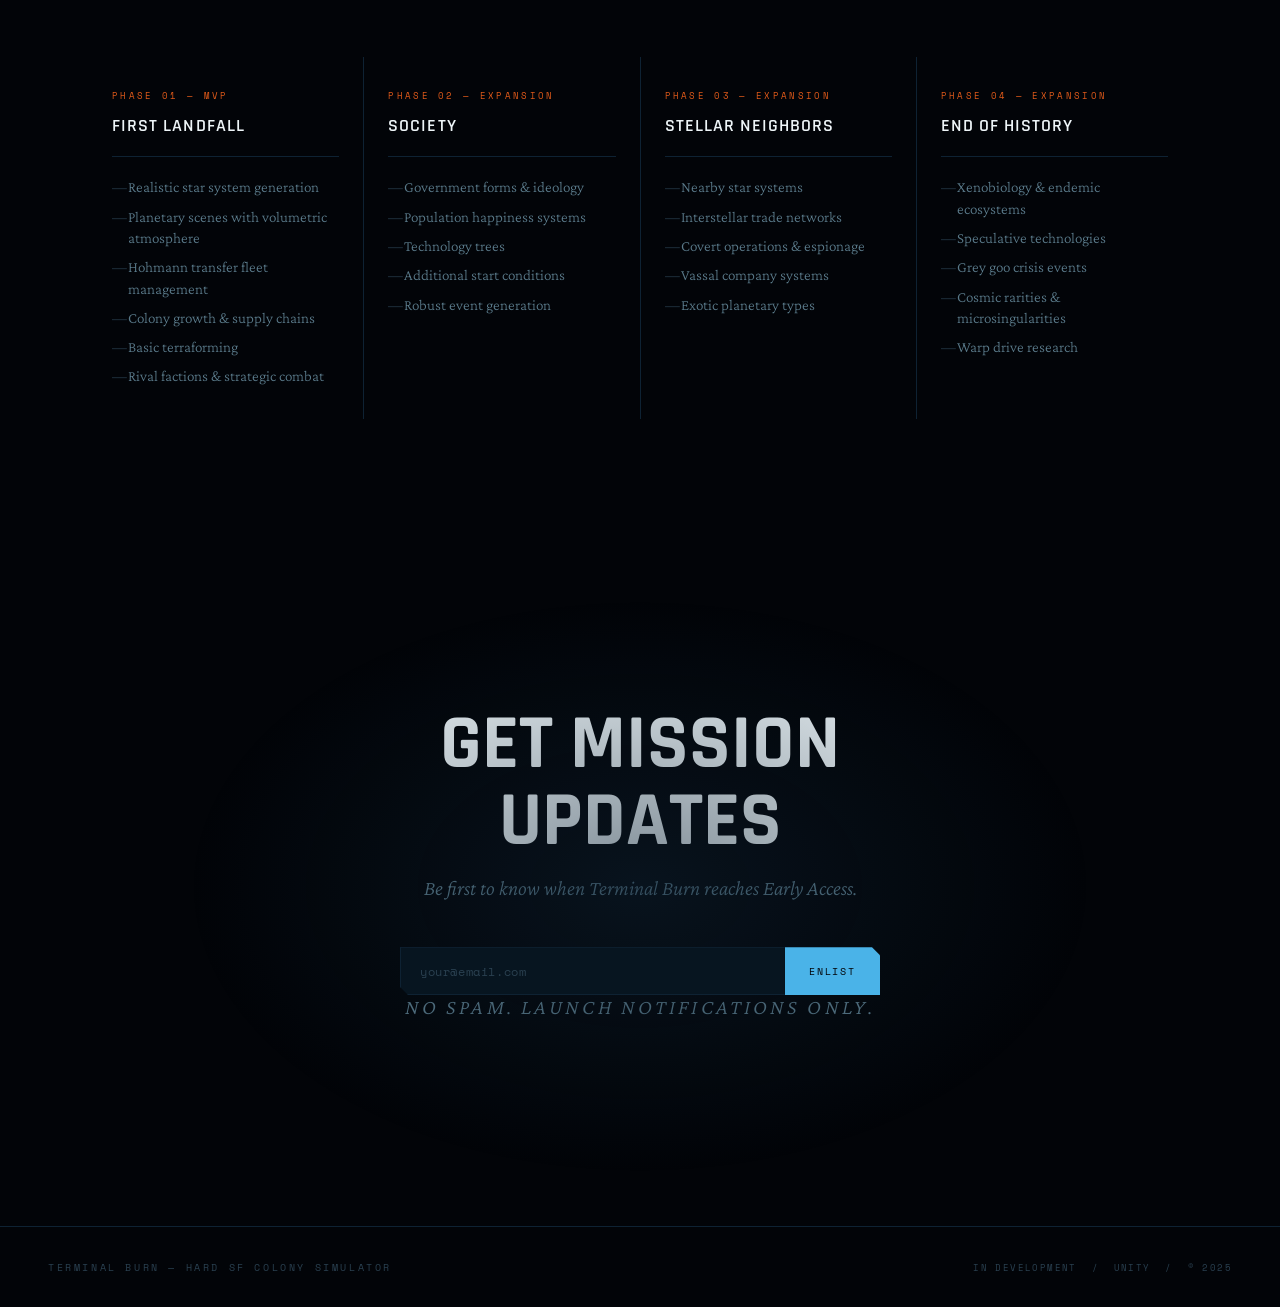
==== commit 65960cde: "Updated pillars language" ====
--- a/index.html
+++ b/index.html
@@ -958,7 +958,7 @@
 <!-- ── PILLARS ── -->
 <section id="pillars">
   <div class="pillars-header reveal">
-    <h2>Six pillars of<br>hard science fiction</h2>
+    <h2>Six Eras of<br>Terminal Burn</bt></h2>
   </div>
   <div class="pillars-grid">
     <div class="pillar reveal">
@@ -967,9 +967,9 @@
         <circle cx="18" cy="18" r="4" fill="#4ab3e8" opacity="0.4"/>
         <ellipse cx="18" cy="18" rx="18" ry="6" stroke="#4ab3e8" stroke-width="0.5" opacity="0.4"/>
       </svg>
-      <div class="pillar-title">Orbital Mechanics</div>
-      <div class="pillar-text">Real physics govern every ship. Plan Hohmann transfers, calculate ejection burns, watch fuel reserves dictate strategy. The tyranny of the rocket equation is your greatest opponent.</div>
-      <span class="pillar-tag">MVP</span>
+      <div class="pillar-title">1: Arrival</div>
+      <div class="pillar-text">Discover an contested system full of new worlds. Balance trade offs and commit to a new home planet.</div>
+      <span class="pillar-tag">First Year</span>
     </div>
     <div class="pillar reveal">
       <svg class="pillar-icon" viewBox="0 0 36 36" fill="none" xmlns="http://www.w3.org/2000/svg">
@@ -978,9 +978,9 @@
         <line x1="18" y1="8" x2="18" y2="3" stroke="#e05a1a" stroke-width="1"/>
         <circle cx="18" cy="2" r="1.5" fill="#e05a1a" opacity="0.6"/>
       </svg>
-      <div class="pillar-title">Colony Growth</div>
-      <div class="pillar-text">Cities grow organically as districts. From pressurized domes on airless moons to arcologies housing tens of millions. Population demands drive your industrial priorities.</div>
-      <span class="pillar-tag">MVP</span>
+      <div class="pillar-title">2: Survival</div>
+      <div class="pillar-text">Manage irreplaceable starting technology. Build an early industrial base before resources run out.</div>
+      <span class="pillar-tag">First 10 years</span>
     </div>
     <div class="pillar reveal">
       <svg class="pillar-icon" viewBox="0 0 36 36" fill="none" xmlns="http://www.w3.org/2000/svg">
@@ -991,9 +991,9 @@
         <line x1="4" y1="32" x2="18" y2="14" stroke="#4ab3e8" stroke-width="0.5" stroke-dasharray="2,3"/>
         <line x1="18" y1="14" x2="32" y2="4" stroke="#4ab3e8" stroke-width="0.5" stroke-dasharray="2,3"/>
       </svg>
-      <div class="pillar-title">Supply Chains</div>
-      <div class="pillar-text">Thirty-plus resources spanning raw extraction, chemical processing, and finished goods. No single world has everything. Commerce raiding is a legitimate military doctrine.</div>
-      <span class="pillar-tag">MVP</span>
+      <div class="pillar-title">3: Expansion</div>
+      <div class="pillar-text">Develop your growing civilization with local resources. Advance through a tech tree from 20th century chemical rockets to near future fusion drives.</div>
+      <span class="pillar-tag">First 100 years</span>
     </div>
     <div class="pillar reveal">
       <svg class="pillar-icon" viewBox="0 0 36 36" fill="none" xmlns="http://www.w3.org/2000/svg">
@@ -1001,9 +1001,9 @@
         <path d="M18 4 C10 4 5 10 5 18 C5 26 10 32 18 32" stroke="#4ab3e8" stroke-width="1"/>
         <path d="M18 8 C22 12 24 15 24 18 C24 21 22 24 18 28" stroke="#e05a1a" stroke-width="0.8" opacity="0.7"/>
       </svg>
-      <div class="pillar-title">Terraforming</div>
-      <div class="pillar-text">Atmosphere processors, seeded biospheres, controlled geological activity. Transform dead worlds over years. Visible planetary change rendered in real-time.</div>
-      <span class="pillar-tag">MVP</span>
+      <div class="pillar-title">4: Transformation</div>
+      <div class="pillar-text">Build wonderous megastructures like orbital mirrors, space elevators and Stanford tori. Reshape entire worlds. Construct mass drivers to import oceans from the outer system to candidate worlds.</div>
+      <span class="pillar-tag">First 1000 years</span>
     </div>
     <div class="pillar reveal">
       <svg class="pillar-icon" viewBox="0 0 36 36" fill="none" xmlns="http://www.w3.org/2000/svg">
@@ -1011,9 +1011,9 @@
         <polygon points="18,10 27,26 9,26" stroke="#e05a1a" stroke-width="0.5" fill="none" opacity="0.4"/>
         <line x1="18" y1="4" x2="18" y2="28" stroke="#e05a1a" stroke-width="0.5" stroke-dasharray="2,2" opacity="0.4"/>
       </svg>
-      <div class="pillar-title">Rival Factions</div>
-      <div class="pillar-text">Other colonial ventures compete for the same system. Diplomacy, brinksmanship, and war all carry civilizational risk — torchship engines contain the energy to sterilize continents.</div>
-      <span class="pillar-tag">MVP</span>
+      <div class="pillar-title">Dominance</div>
+      <div class="pillar-text">Command a mature interplanetary civilization. Send new torchships to candidate systems, command devastating armadas, build interstellar transit relays.</div>
+      <span class="pillar-tag">1000+ years</span>
     </div>
     <div class="pillar reveal">
       <svg class="pillar-icon" viewBox="0 0 36 36" fill="none" xmlns="http://www.w3.org/2000/svg">
@@ -1023,8 +1023,8 @@
         <circle cx="8" cy="16" r="2.5" stroke="#e05a1a" stroke-width="0.8" opacity="0.7"/>
         <circle cx="28" cy="16" r="2.5" stroke="#e05a1a" stroke-width="0.8" opacity="0.7"/>
       </svg>
-      <div class="pillar-title">Society & Governance</div>
-      <div class="pillar-text">Government forms, population happiness, and society events shape your civilization's trajectory. Technology trees and expansion packs introduce interstellar neighbors.</div>
+      <div class="pillar-title">Transcendence</div>
+      <div class="pillar-text">Discover exotic physics such as microsingularities, spacetime distortion drives, and cosmic strings. Navigate galactic crises from neighboring systems.</div>
       <span class="pillar-tag">Expansion</span>
     </div>
   </div>
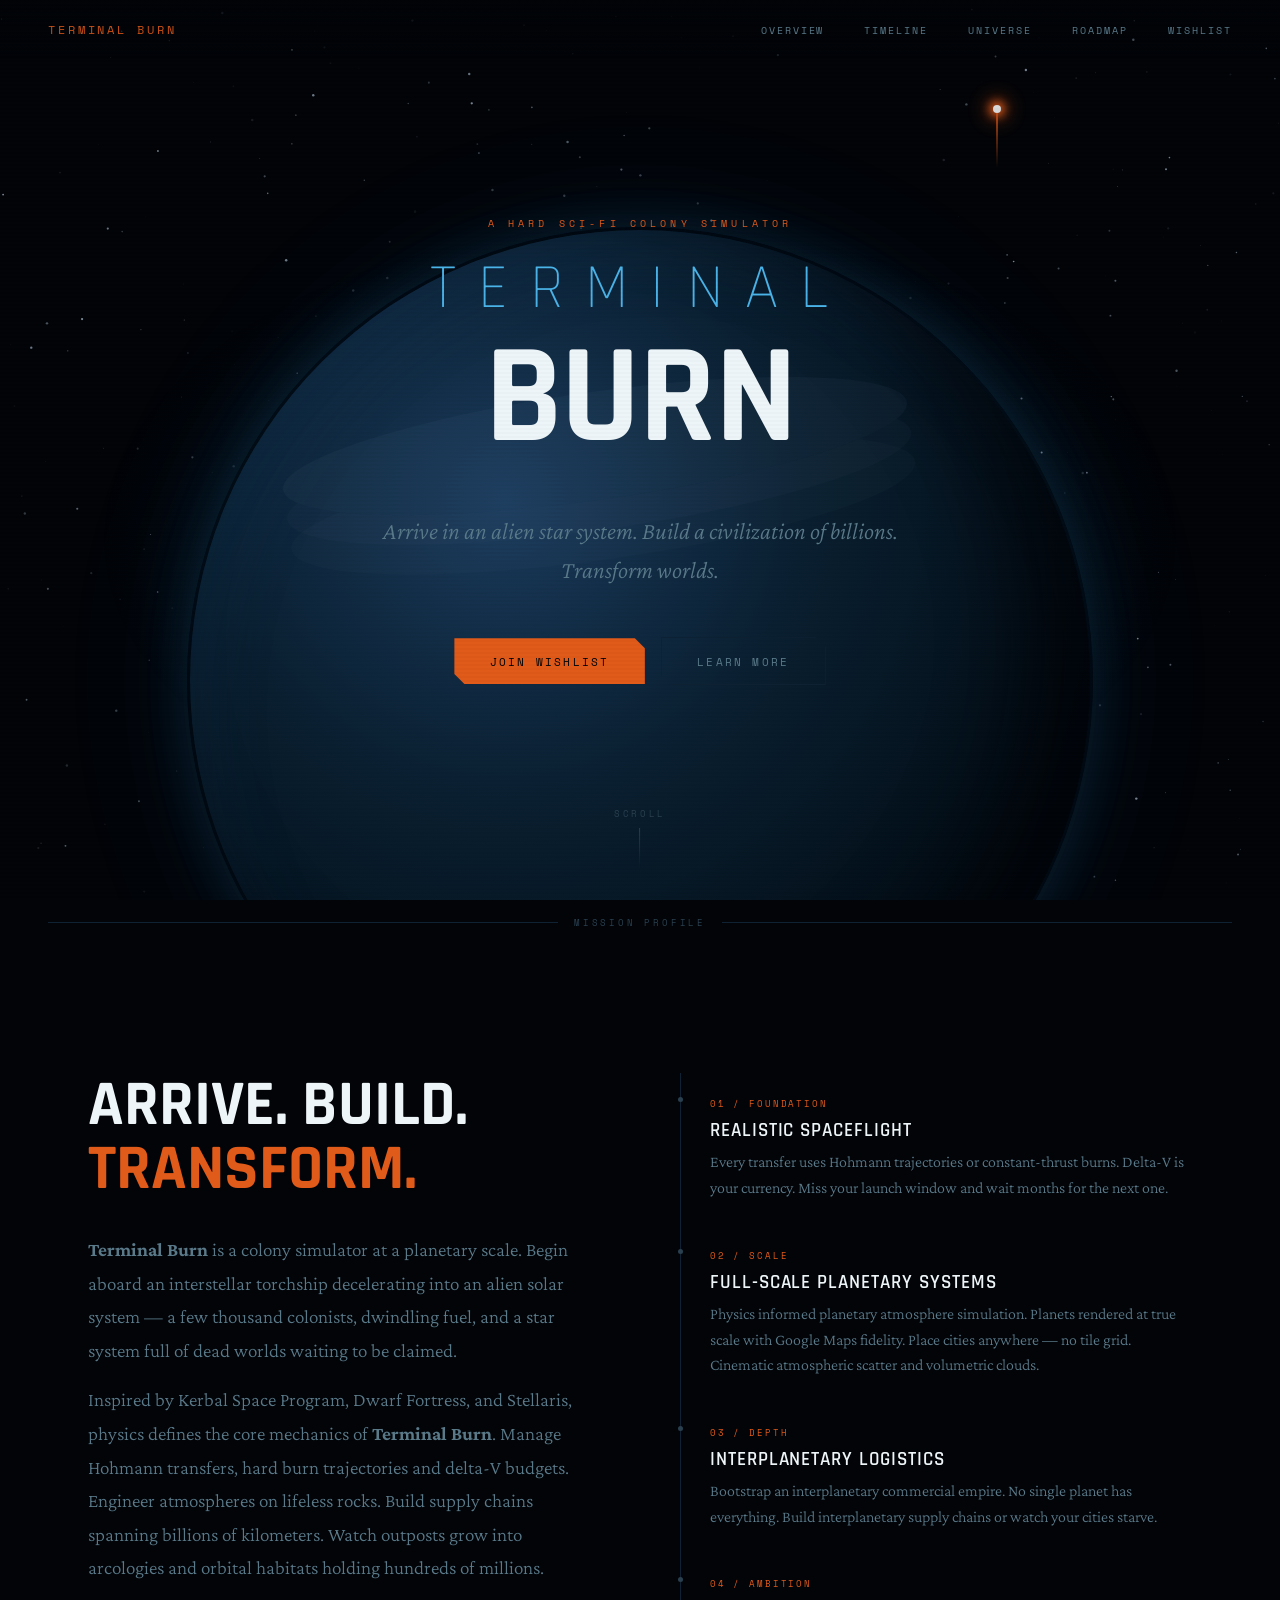
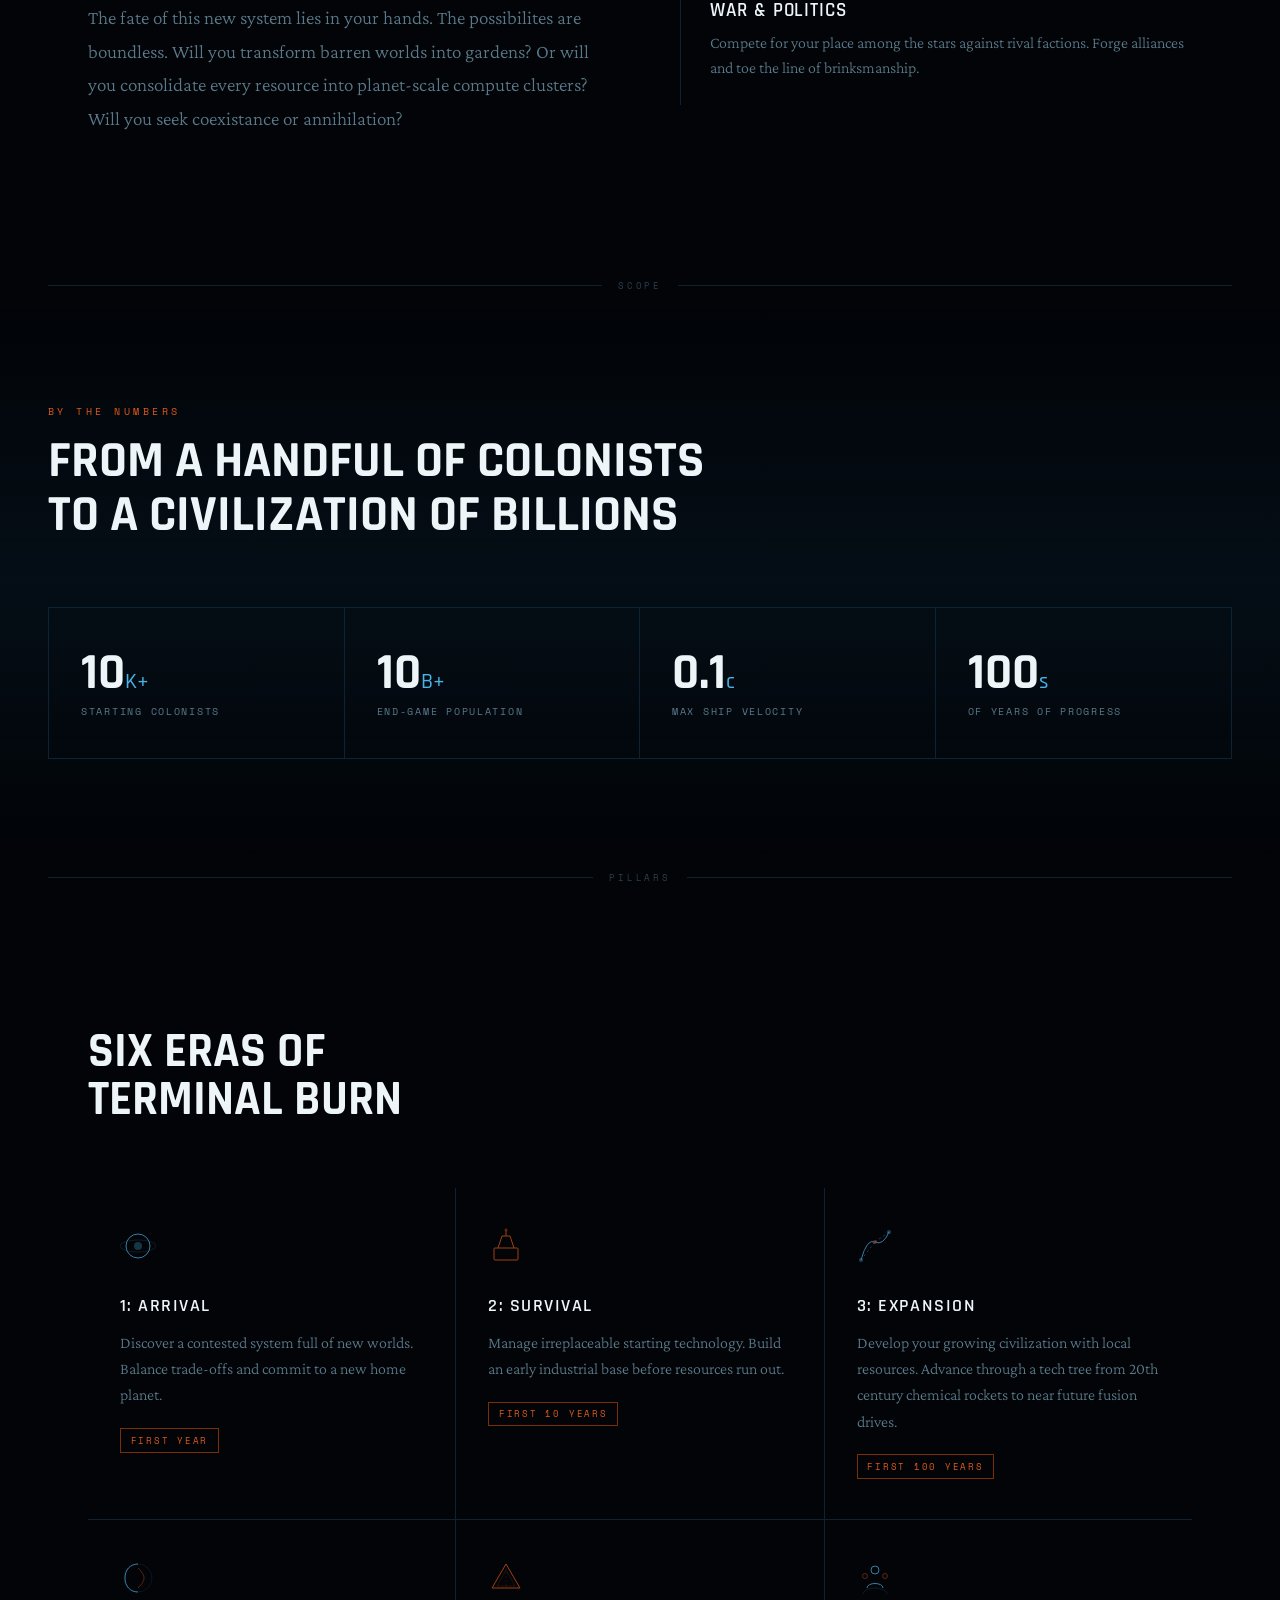
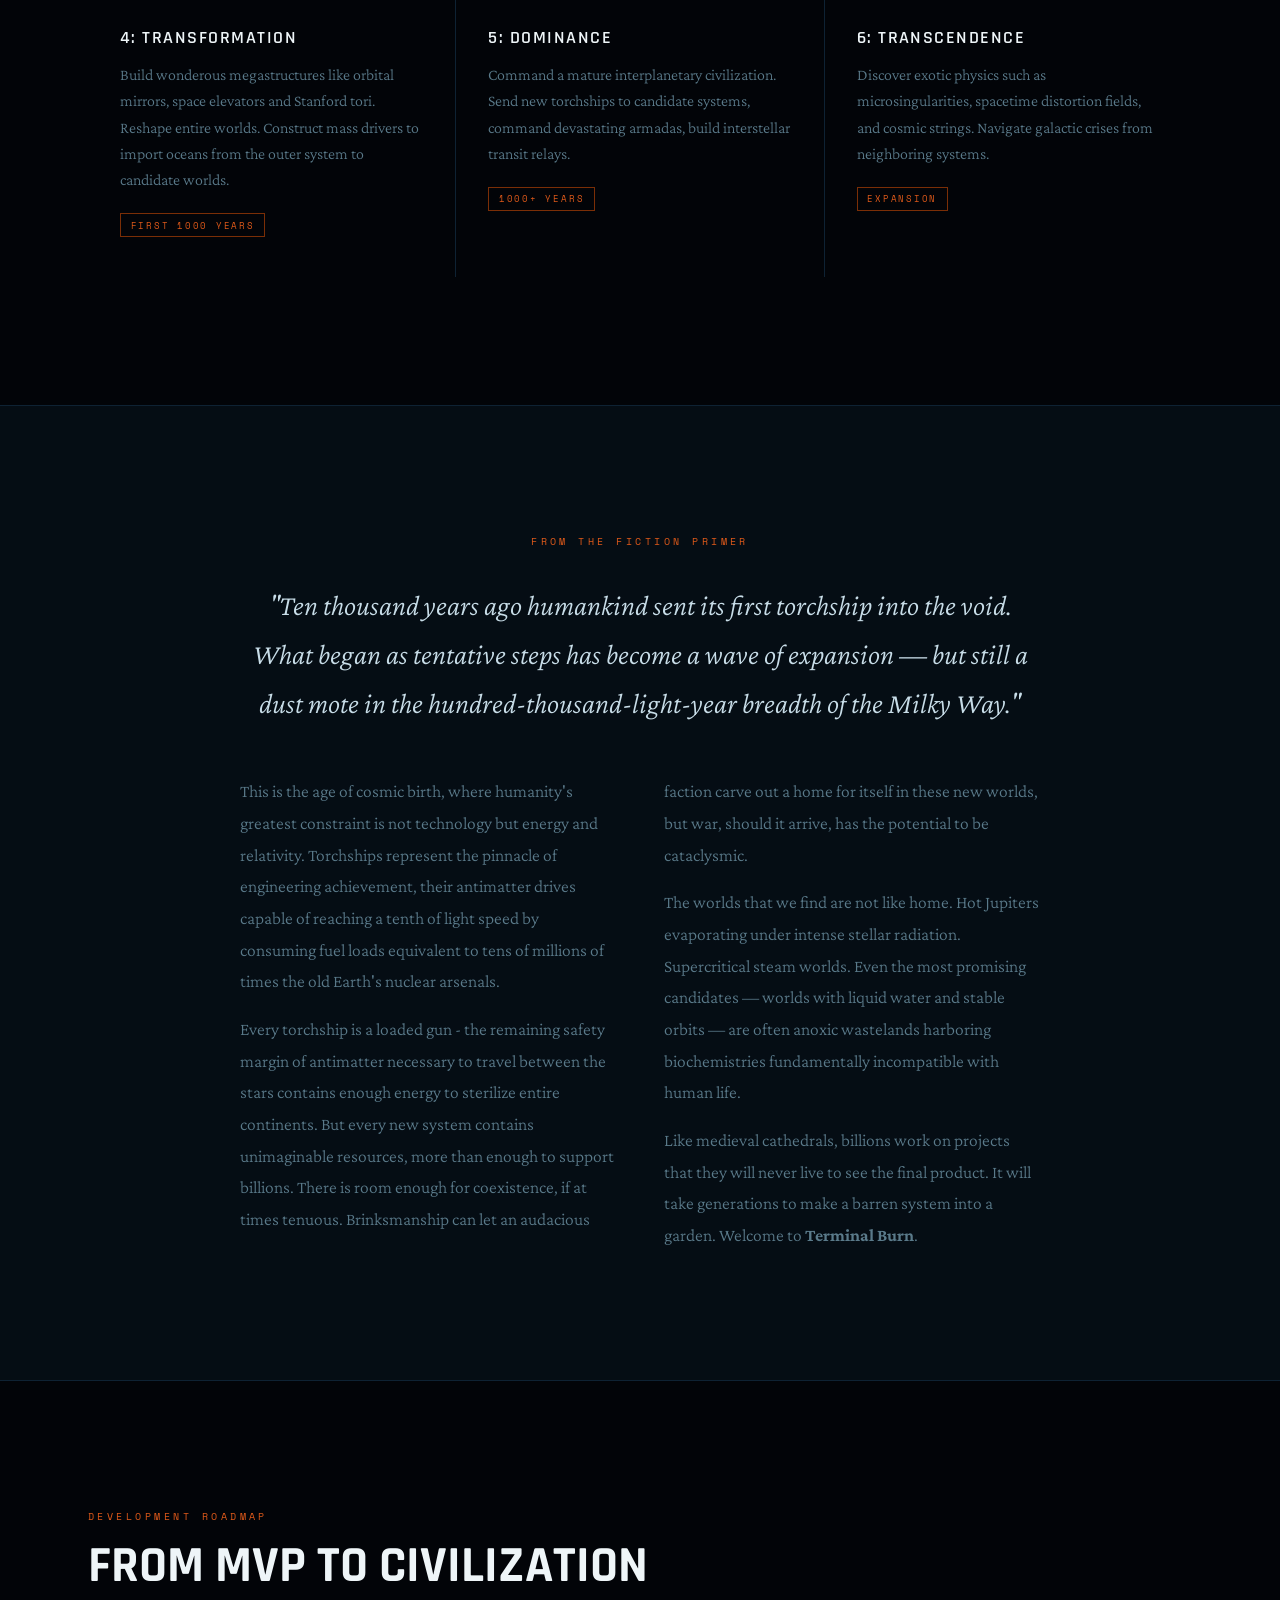
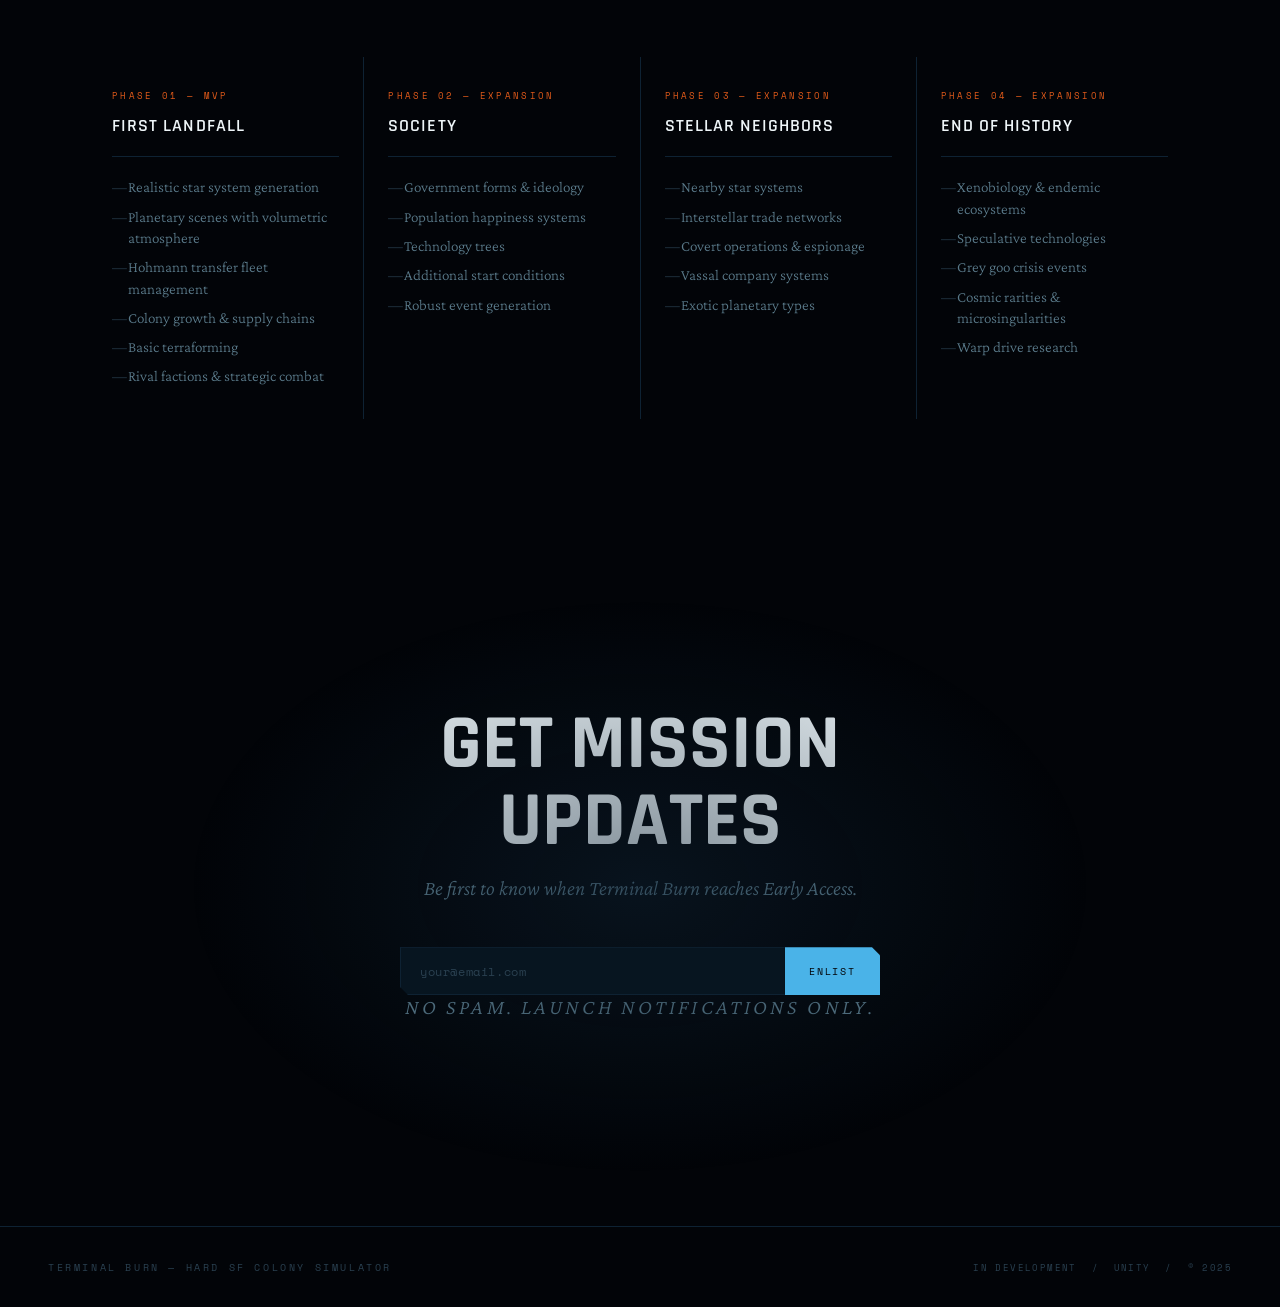
==== commit 8e5142ef: "small edits" ====
--- a/index.html
+++ b/index.html
@@ -845,8 +845,8 @@
   <div class="nav-logo">Terminal Burn</div>
   <ul class="nav-links">
     <li><a href="#pitch">Overview</a></li>
-    <li><a href="#pillars">Features</a></li>
-    <li><a href="#lore">Lore</a></li>
+    <li><a href="#pillars">Timeline</a></li>
+    <li><a href="#lore">Universe</a></li>
     <li><a href="#roadmap">Roadmap</a></li>
     <li><a href="#wishlist">Wishlist</a></li>
   </ul>
@@ -968,7 +968,7 @@
         <ellipse cx="18" cy="18" rx="18" ry="6" stroke="#4ab3e8" stroke-width="0.5" opacity="0.4"/>
       </svg>
       <div class="pillar-title">1: Arrival</div>
-      <div class="pillar-text">Discover an contested system full of new worlds. Balance trade offs and commit to a new home planet.</div>
+      <div class="pillar-text">Discover a contested system full of new worlds. Balance trade-offs and commit to a new home planet.</div>
       <span class="pillar-tag">First Year</span>
     </div>
     <div class="pillar reveal">
@@ -1011,7 +1011,7 @@
         <polygon points="18,10 27,26 9,26" stroke="#e05a1a" stroke-width="0.5" fill="none" opacity="0.4"/>
         <line x1="18" y1="4" x2="18" y2="28" stroke="#e05a1a" stroke-width="0.5" stroke-dasharray="2,2" opacity="0.4"/>
       </svg>
-      <div class="pillar-title">Dominance</div>
+      <div class="pillar-title">5: Dominance</div>
       <div class="pillar-text">Command a mature interplanetary civilization. Send new torchships to candidate systems, command devastating armadas, build interstellar transit relays.</div>
       <span class="pillar-tag">1000+ years</span>
     </div>
@@ -1023,8 +1023,8 @@
         <circle cx="8" cy="16" r="2.5" stroke="#e05a1a" stroke-width="0.8" opacity="0.7"/>
         <circle cx="28" cy="16" r="2.5" stroke="#e05a1a" stroke-width="0.8" opacity="0.7"/>
       </svg>
-      <div class="pillar-title">Transcendence</div>
-      <div class="pillar-text">Discover exotic physics such as microsingularities, spacetime distortion drives, and cosmic strings. Navigate galactic crises from neighboring systems.</div>
+      <div class="pillar-title">6: Transcendence</div>
+      <div class="pillar-text">Discover exotic physics such as microsingularities, spacetime distortion fields, and cosmic strings. Navigate galactic crises from neighboring systems.</div>
       <span class="pillar-tag">Expansion</span>
     </div>
   </div>
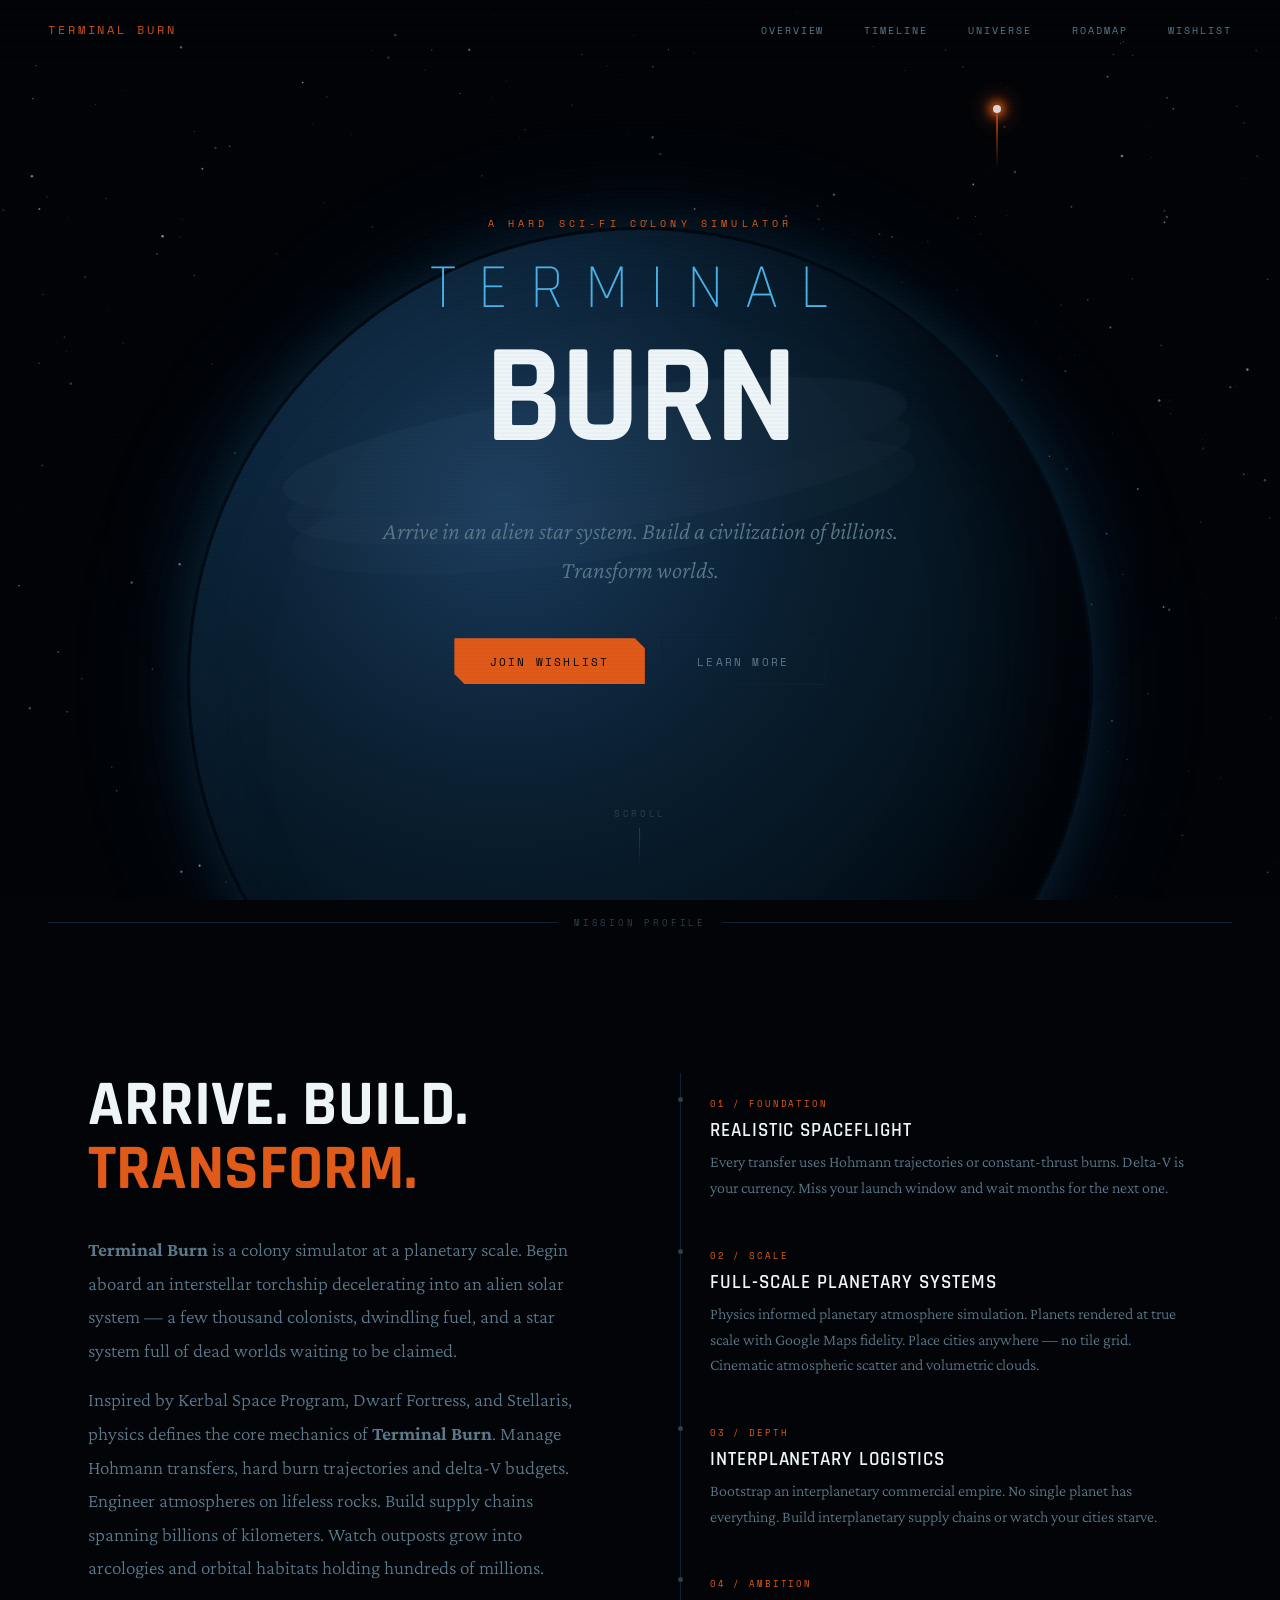
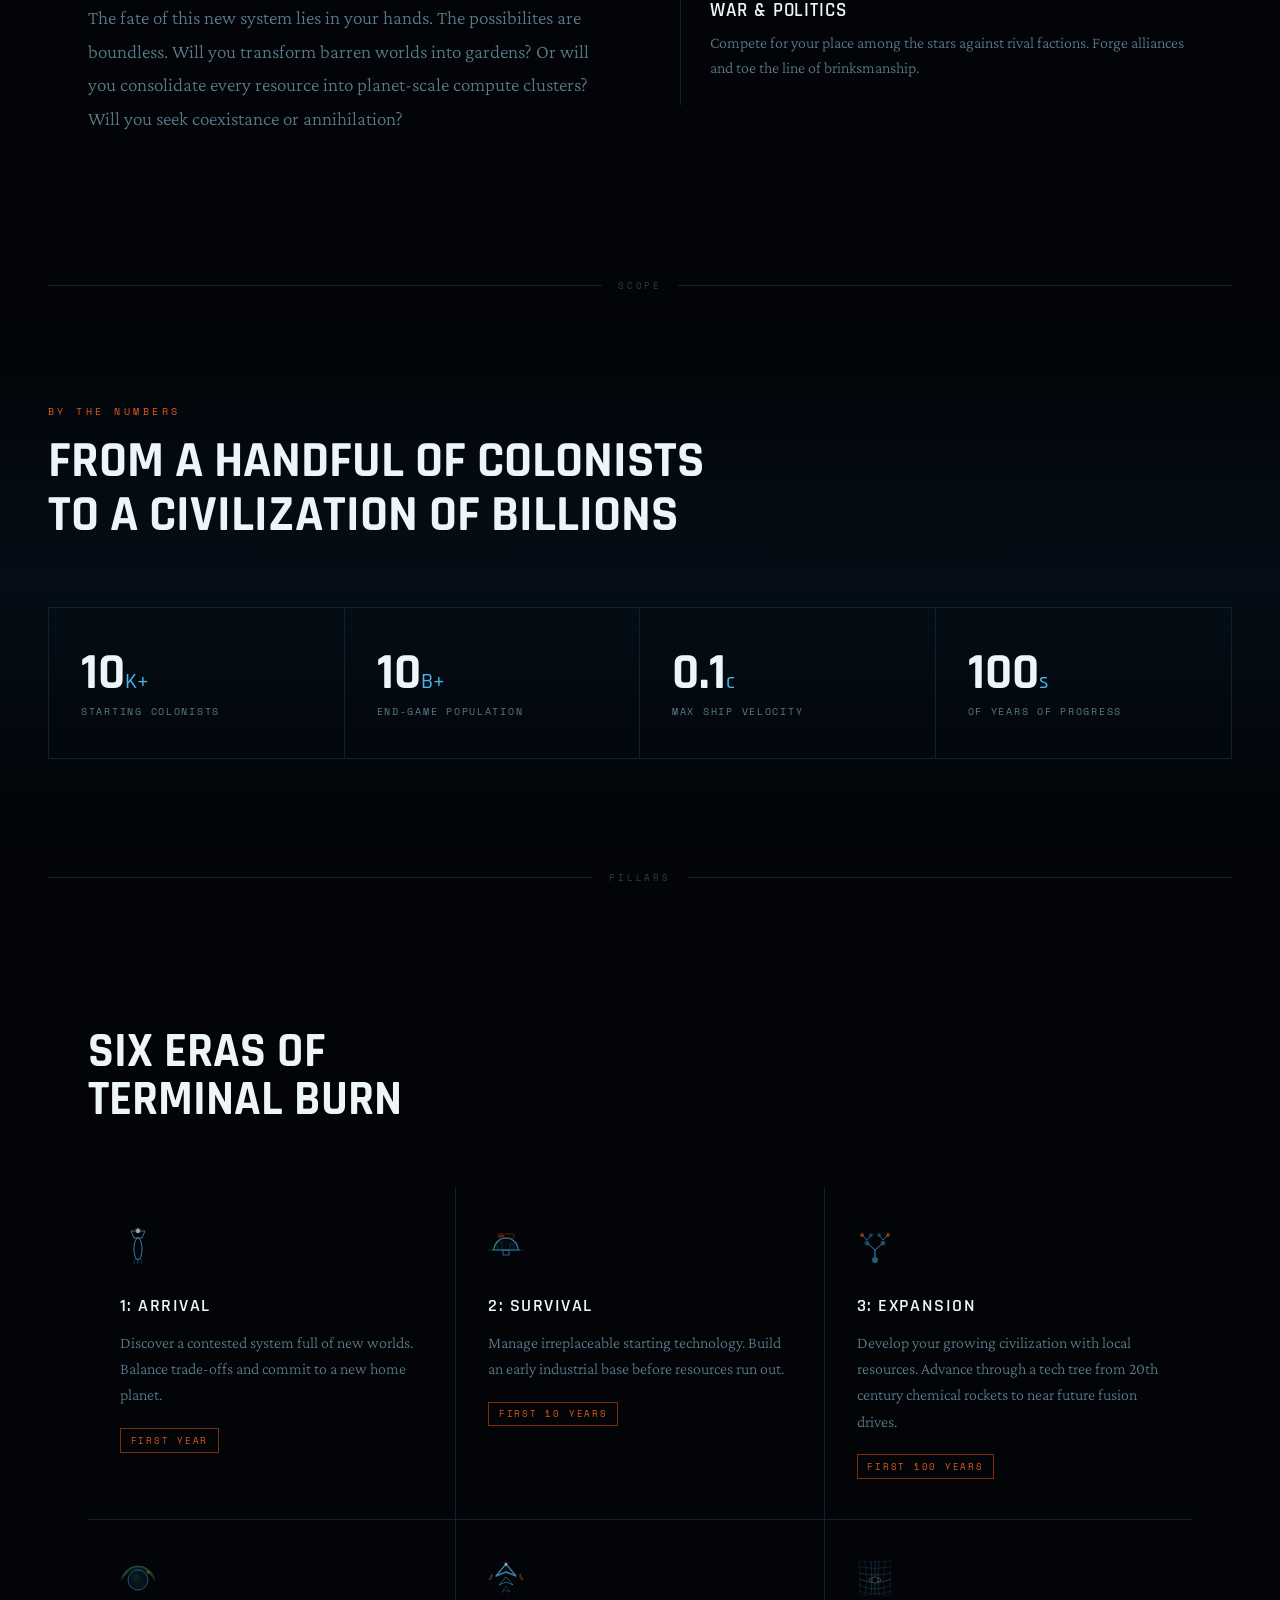
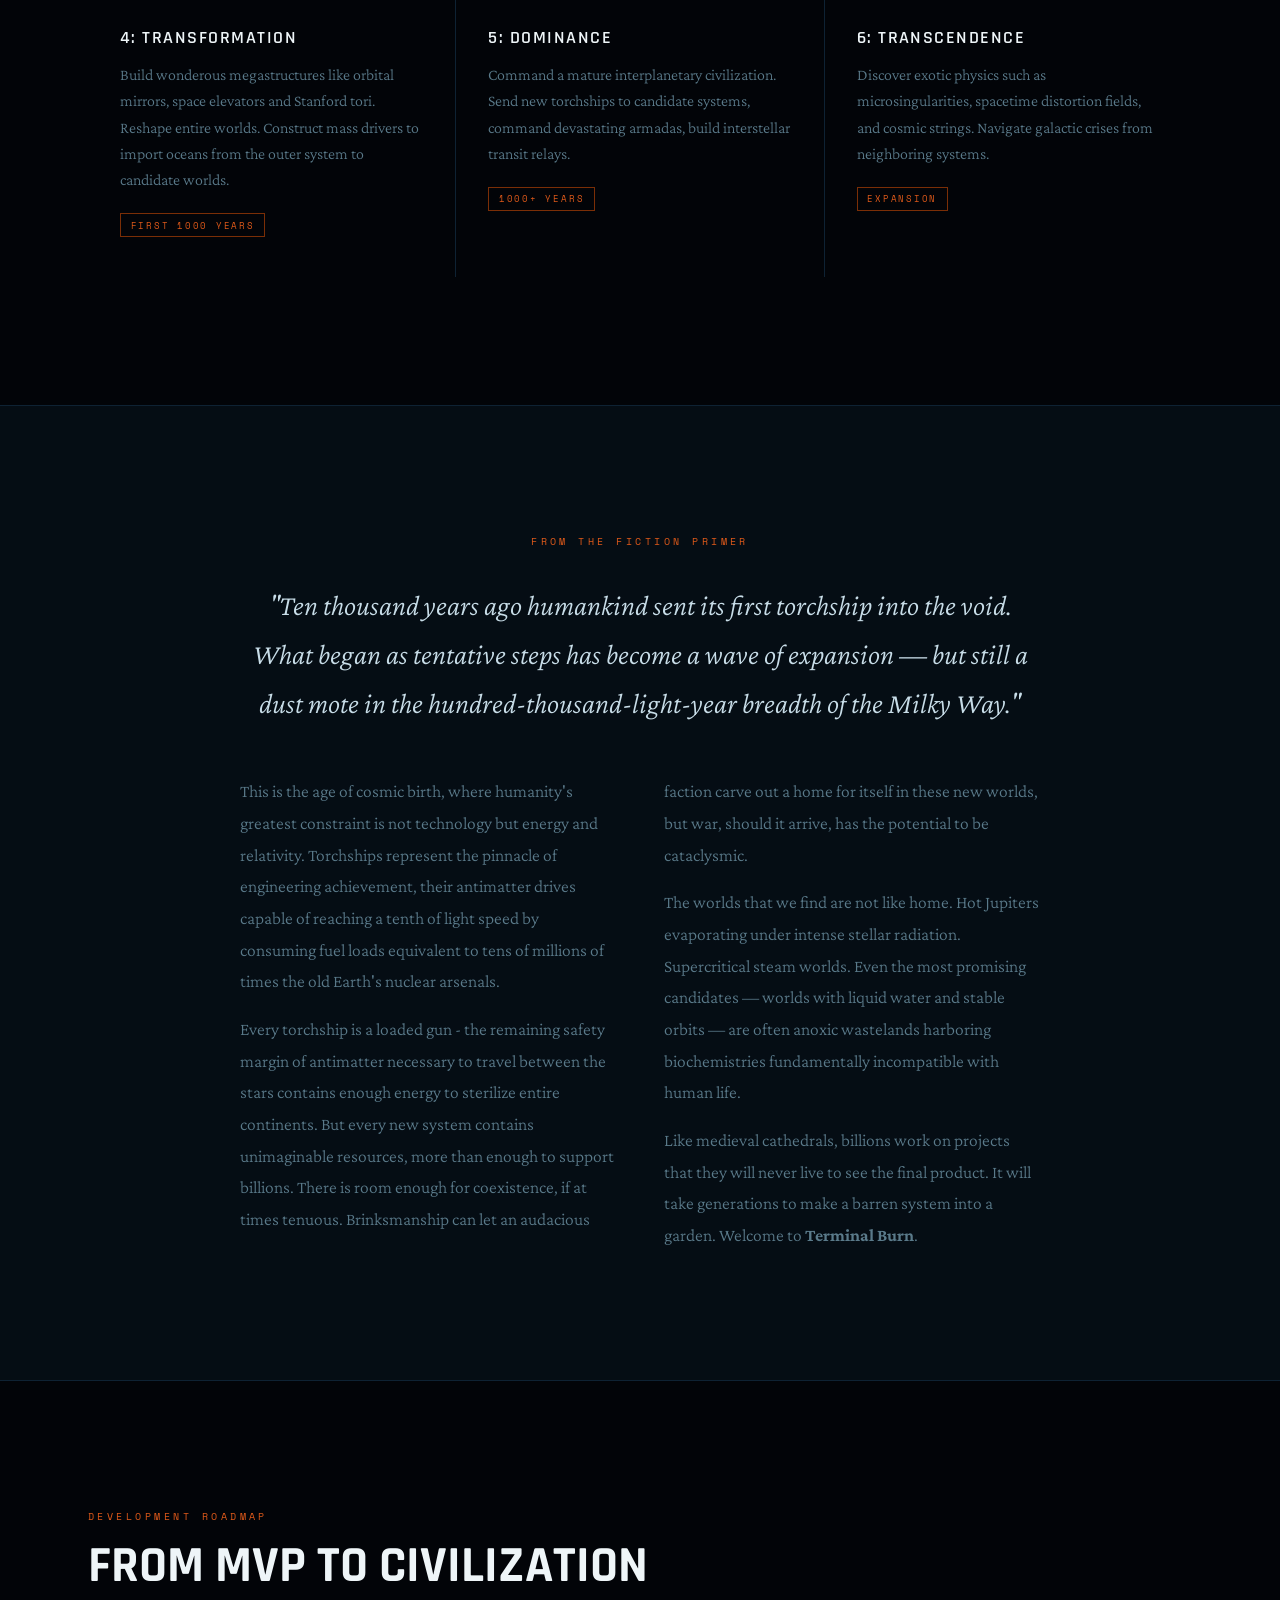
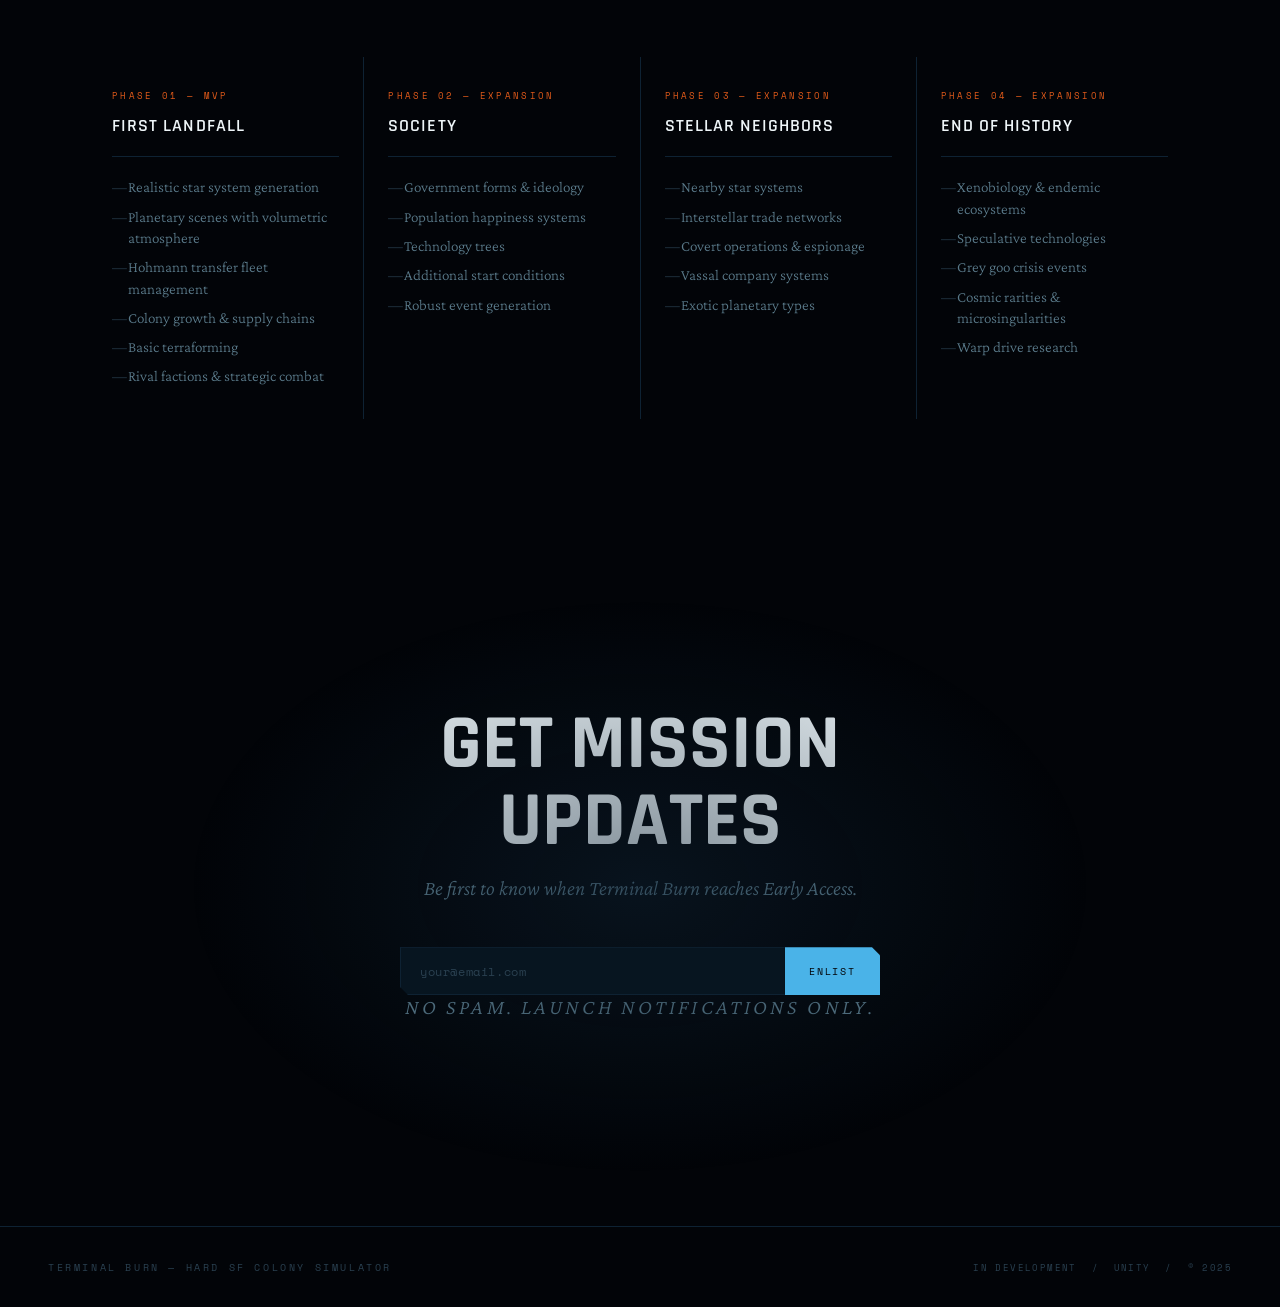
==== commit b22f2100: "new era icons" ====
--- a/index.html
+++ b/index.html
@@ -962,27 +962,74 @@
   </div>
   <div class="pillars-grid">
     <div class="pillar reveal">
-      <svg class="pillar-icon" viewBox="0 0 36 36" fill="none" xmlns="http://www.w3.org/2000/svg">
+      <!--<svg class="pillar-icon" viewBox="0 0 36 36" fill="none" xmlns="http://www.w3.org/2000/svg">
         <circle cx="18" cy="18" r="12" stroke="#4ab3e8" stroke-width="1"/>
         <circle cx="18" cy="18" r="4" fill="#4ab3e8" opacity="0.4"/>
         <ellipse cx="18" cy="18" rx="18" ry="6" stroke="#4ab3e8" stroke-width="0.5" opacity="0.4"/>
+      </svg>-->
+
+      <!-- ── 1. ARRIVAL ── -->
+      <svg class="pillar-icon" viewBox="0 0 36 36" fill="none" xmlns="http://www.w3.org/2000/svg">
+        <!-- cigar body -->
+        <ellipse cx="18" cy="21" rx="4" ry="11" stroke="#4ab3e8" stroke-width="1"/>
+        <!-- engine bell, top edge flush with ellipse top (y=10) -->
+        <path d="M14,10 L11,3 L25,3 L22,10 Z" stroke="#4ab3e8" stroke-width="0.9" fill="none"/>
+        <!-- bell throat -->
+        <line x1="14" y1="10" x2="22" y2="10" stroke="#4ab3e8" stroke-width="0.6" opacity="0.5"/>
+        <!-- plume from bell exit -->
+        <line x1="18" y1="3" x2="18" y2="-3" stroke="#e05a1a" stroke-width="2.5" stroke-linecap="round" opacity="0.9"/>
+        <line x1="16" y1="3" x2="15" y2="-2" stroke="#e05a1a" stroke-width="0.9" stroke-linecap="round" opacity="0.45"/>
+        <line x1="20" y1="3" x2="21" y2="-2" stroke="#e05a1a" stroke-width="0.9" stroke-linecap="round" opacity="0.45"/>
+        <!-- glow at bell exit -->
+        <circle cx="18" cy="3" r="2.2" fill="white" opacity="0.85"/>
+        <!-- destination planet -->
+        <circle cx="18" cy="34" r="4" stroke="#4ab3e8" stroke-width="0.7" opacity="0.5"/>
+        <circle cx="18" cy="34" r="1.5" fill="#4ab3e8" opacity="0.3"/>
+        <!-- trajectory dash -->
+        <line x1="18" y1="32" x2="18" y2="31" stroke="#4ab3e8" stroke-width="0.6" stroke-dasharray="1.5,1.5" opacity="0.4"/>
       </svg>
       <div class="pillar-title">1: Arrival</div>
       <div class="pillar-text">Discover a contested system full of new worlds. Balance trade-offs and commit to a new home planet.</div>
       <span class="pillar-tag">First Year</span>
     </div>
     <div class="pillar reveal">
+      <!--
       <svg class="pillar-icon" viewBox="0 0 36 36" fill="none" xmlns="http://www.w3.org/2000/svg">
         <rect x="6" y="20" width="24" height="12" rx="1" stroke="#e05a1a" stroke-width="1"/>
         <path d="M10 20 L14 8 L22 8 L26 20" stroke="#e05a1a" stroke-width="1"/>
         <line x1="18" y1="8" x2="18" y2="3" stroke="#e05a1a" stroke-width="1"/>
         <circle cx="18" cy="2" r="1.5" fill="#e05a1a" opacity="0.6"/>
       </svg>
+      -->
+
+      <!-- ── 2. SURVIVAL ── -->
+      <svg class="pillar-icon" viewBox="0 0 36 36" fill="none" xmlns="http://www.w3.org/2000/svg">
+        <!-- dome arc -->
+        <path d="M6,22 A12,12 0 0,1 30,22" stroke="#4ab3e8" stroke-width="1.2"/>
+        <!-- dome fill -->
+        <path d="M6,22 A12,12 0 0,1 30,22 Z" fill="#4ab3e8" opacity="0.05"/>
+        <!-- base floor -->
+        <line x1="4" y1="22" x2="32" y2="22" stroke="#4ab3e8" stroke-width="1"/>
+        <!-- airlock -->
+        <rect x="15" y="22" width="6" height="5" stroke="#4ab3e8" stroke-width="0.8"/>
+        <!-- buildings inside dome -->
+        <rect x="9" y="14" width="5" height="8" stroke="#4ab3e8" stroke-width="0.6" opacity="0.5"/>
+        <rect x="22" y="16" width="4" height="6" stroke="#4ab3e8" stroke-width="0.6" opacity="0.5"/>
+        <!-- resource gauge -->
+        <rect x="10" y="6" width="16" height="4" rx="1" stroke="#e05a1a" stroke-width="0.7" opacity="0.7"/>
+        <rect x="11" y="7" width="5" height="2" rx="0.5" fill="#e05a1a" opacity="0.6"/>
+        <line x1="16" y1="6" x2="16" y2="10" stroke="#e05a1a" stroke-width="0.5" opacity="0.4"/>
+        <line x1="21" y1="6" x2="21" y2="10" stroke="#e05a1a" stroke-width="0.5" opacity="0.4"/>
+        <!-- barren ground -->
+        <line x1="0" y1="22" x2="4" y2="22" stroke="#4ab3e8" stroke-width="0.7" opacity="0.4"/>
+        <line x1="32" y1="22" x2="36" y2="22" stroke="#4ab3e8" stroke-width="0.7" opacity="0.4"/>
+      </svg>
       <div class="pillar-title">2: Survival</div>
       <div class="pillar-text">Manage irreplaceable starting technology. Build an early industrial base before resources run out.</div>
       <span class="pillar-tag">First 10 years</span>
     </div>
     <div class="pillar reveal">
+    <!--
       <svg class="pillar-icon" viewBox="0 0 36 36" fill="none" xmlns="http://www.w3.org/2000/svg">
         <path d="M4 32 Q10 10 18 14 Q26 18 32 4" stroke="#4ab3e8" stroke-width="1" fill="none"/>
         <circle cx="4" cy="32" r="2" fill="#4ab3e8" opacity="0.5"/>
@@ -991,37 +1038,141 @@
         <line x1="4" y1="32" x2="18" y2="14" stroke="#4ab3e8" stroke-width="0.5" stroke-dasharray="2,3"/>
         <line x1="18" y1="14" x2="32" y2="4" stroke="#4ab3e8" stroke-width="0.5" stroke-dasharray="2,3"/>
       </svg>
+    -->
+
+      <!-- ── 3. EXPANSION ── -->
+      <svg class="pillar-icon" viewBox="0 0 36 36" fill="none" xmlns="http://www.w3.org/2000/svg">
+        <!-- root node -->
+        <circle cx="18" cy="32" r="3" fill="#4ab3e8" opacity="0.7"/>
+        <!-- trunk -->
+        <line x1="18" y1="29" x2="18" y2="22" stroke="#4ab3e8" stroke-width="1.2"/>
+        <!-- first branches -->
+        <line x1="18" y1="22" x2="10" y2="15" stroke="#4ab3e8" stroke-width="1"/>
+        <line x1="18" y1="22" x2="26" y2="15" stroke="#4ab3e8" stroke-width="1"/>
+        <circle cx="10" cy="15" r="2.5" fill="#4ab3e8" opacity="0.5"/>
+        <circle cx="26" cy="15" r="2.5" fill="#4ab3e8" opacity="0.5"/>
+        <!-- second branches left -->
+        <line x1="10" y1="12" x2="5" y2="7" stroke="#4ab3e8" stroke-width="0.8"/>
+        <line x1="10" y1="12" x2="14" y2="7" stroke="#4ab3e8" stroke-width="0.8"/>
+        <circle cx="5" cy="7" r="2" fill="#e05a1a" opacity="0.8"/>
+        <circle cx="14" cy="7" r="2" fill="#4ab3e8" opacity="0.4"/>
+        <!-- second branches right -->
+        <line x1="26" y1="12" x2="22" y2="7" stroke="#4ab3e8" stroke-width="0.8"/>
+        <line x1="26" y1="12" x2="31" y2="7" stroke="#4ab3e8" stroke-width="0.8"/>
+        <circle cx="22" cy="7" r="2" fill="#4ab3e8" opacity="0.4"/>
+        <circle cx="31" cy="7" r="2" fill="#e05a1a" opacity="0.8"/>
+        <!-- future/locked branches (dashed) -->
+        <line x1="5" y1="5" x2="3" y2="1" stroke="#4ab3e8" stroke-width="0.6" stroke-dasharray="1.5,1.5" opacity="0.35"/>
+        <line x1="31" y1="5" x2="33" y2="1" stroke="#4ab3e8" stroke-width="0.6" stroke-dasharray="1.5,1.5" opacity="0.35"/>
+      </svg>
+      
       <div class="pillar-title">3: Expansion</div>
       <div class="pillar-text">Develop your growing civilization with local resources. Advance through a tech tree from 20th century chemical rockets to near future fusion drives.</div>
       <span class="pillar-tag">First 100 years</span>
     </div>
     <div class="pillar reveal">
+    <!--
       <svg class="pillar-icon" viewBox="0 0 36 36" fill="none" xmlns="http://www.w3.org/2000/svg">
         <circle cx="18" cy="18" r="14" stroke="#4ab3e8" stroke-width="0.5" opacity="0.3"/>
         <path d="M18 4 C10 4 5 10 5 18 C5 26 10 32 18 32" stroke="#4ab3e8" stroke-width="1"/>
         <path d="M18 8 C22 12 24 15 24 18 C24 21 22 24 18 28" stroke="#e05a1a" stroke-width="0.8" opacity="0.7"/>
       </svg>
+    -->
+       
+      <!-- ── 4. TRANSFORM ── -->
+      <svg class="pillar-icon" viewBox="0 0 36 36" fill="none" xmlns="http://www.w3.org/2000/svg">
+        <!-- planet -->
+        <circle cx="18" cy="20" r="10" fill="#0a1f30" stroke="#4ab3e8" stroke-width="0.8" opacity="0.8"/>
+        <!-- landmass hint -->
+        <path d="M12,16 Q14,12 18,14 Q22,16 20,20 Q17,23 13,21 Z" fill="#1a3a20" opacity="0.6"/>
+        <!-- green atmosphere arcs -->
+        <path d="M6,14 A13,13 0 0,1 30,14" fill="none" stroke="#2d8a4e" stroke-width="1" opacity="0.5"/>
+        <path d="M4,16 A15,15 0 0,1 32,16" fill="none" stroke="#2d8a4e" stroke-width="1.4" opacity="0.42"/>
+        <path d="M2,18 A17,17 0 0,1 34,18" fill="none" stroke="#3aaa60" stroke-width="1.8" opacity="0.34"/>
+        <path d="M1,21 A18,18 0 0,1 35,21" fill="none" stroke="#3aaa60" stroke-width="2" opacity="0.22"/>
+        <!-- atmosphere processor -->
+        <circle cx="28" cy="12" r="1.5" fill="#e05a1a" opacity="0.85"/>
+        <line x1="28" y1="13.5" x2="26" y2="16" stroke="#e05a1a" stroke-width="0.6" opacity="0.5"/>
+      </svg>
+      
       <div class="pillar-title">4: Transformation</div>
       <div class="pillar-text">Build wonderous megastructures like orbital mirrors, space elevators and Stanford tori. Reshape entire worlds. Construct mass drivers to import oceans from the outer system to candidate worlds.</div>
       <span class="pillar-tag">First 1000 years</span>
     </div>
     <div class="pillar reveal">
+    <!--
       <svg class="pillar-icon" viewBox="0 0 36 36" fill="none" xmlns="http://www.w3.org/2000/svg">
         <polygon points="18,4 32,28 4,28" stroke="#e05a1a" stroke-width="1" fill="none"/>
         <polygon points="18,10 27,26 9,26" stroke="#e05a1a" stroke-width="0.5" fill="none" opacity="0.4"/>
         <line x1="18" y1="4" x2="18" y2="28" stroke="#e05a1a" stroke-width="0.5" stroke-dasharray="2,2" opacity="0.4"/>
       </svg>
+    -->
+
+      <!-- ── 5. DOMINANCE ── -->
+      <svg class="pillar-icon" viewBox="0 0 36 36" fill="none" xmlns="http://www.w3.org/2000/svg">
+        <!-- range/target circle -->
+        <circle cx="18" cy="18" r="16" fill="none" stroke="#4ab3e8" stroke-width="0.5" stroke-dasharray="2.5,3" opacity="0.3"/>
+        <!-- primary chevron (flagship) -->
+        <path d="M18,4 L28,16 L18,12 L8,16 Z" fill="none" stroke="#4ab3e8" stroke-width="1.4" stroke-linejoin="round"/>
+        <line x1="18" y1="4" x2="18" y2="12" stroke="#4ab3e8" stroke-width="0.7" opacity="0.45"/>
+        <!-- second chevron -->
+        <path d="M18,17 L25,25 L18,22 L11,25 Z" fill="none" stroke="#4ab3e8" stroke-width="1" stroke-linejoin="round" opacity="0.7"/>
+        <!-- third chevron -->
+        <path d="M18,26 L22,32 L18,30 L14,32 Z" fill="none" stroke="#4ab3e8" stroke-width="0.8" stroke-linejoin="round" opacity="0.45"/>
+        <!-- flanking escorts -->
+        <path d="M4,14 L1,20 L4,18 Z" fill="none" stroke="#e05a1a" stroke-width="0.9" stroke-linejoin="round" opacity="0.7"/>
+        <path d="M32,14 L35,20 L32,18 Z" fill="none" stroke="#e05a1a" stroke-width="0.9" stroke-linejoin="round" opacity="0.7"/>
+        <!-- flagship nose dot -->
+        <circle cx="18" cy="4" r="1.5" fill="white" opacity="0.9"/>
+      </svg>
+      
       <div class="pillar-title">5: Dominance</div>
       <div class="pillar-text">Command a mature interplanetary civilization. Send new torchships to candidate systems, command devastating armadas, build interstellar transit relays.</div>
       <span class="pillar-tag">1000+ years</span>
     </div>
     <div class="pillar reveal">
+      <!--
       <svg class="pillar-icon" viewBox="0 0 36 36" fill="none" xmlns="http://www.w3.org/2000/svg">
         <circle cx="18" cy="10" r="4" stroke="#4ab3e8" stroke-width="1"/>
         <path d="M10 28 C10 22 26 22 26 28" stroke="#4ab3e8" stroke-width="1" fill="none"/>
         <path d="M6 34 C6 30 14 28 18 28 C22 28 30 30 30 34" stroke="#4ab3e8" stroke-width="0.5" fill="none" opacity="0.4"/>
         <circle cx="8" cy="16" r="2.5" stroke="#e05a1a" stroke-width="0.8" opacity="0.7"/>
         <circle cx="28" cy="16" r="2.5" stroke="#e05a1a" stroke-width="0.8" opacity="0.7"/>
+      </svg>
+      -->
+
+      <!-- ── 6. TRANSCEND ── -->
+      <svg class="pillar-icon" viewBox="0 0 36 36" fill="none" xmlns="http://www.w3.org/2000/svg">
+        <!--
+          Grid: 7 horizontal + 7 vertical lines
+          All start/end at grid boundary (x: 2-34, y: 1-35)
+          Mass at (18, 20). Horizontal lines bow DOWN toward 20.
+          Vertical lines bow INWARD toward x=18.
+        -->
+        <!-- horizontal lines -->
+        <path d="M2,1  Q18,3  34,1"  fill="none" stroke="#4ab3e8" stroke-width="0.5" opacity="0.28"/>
+        <path d="M2,7  Q18,10 34,7"  fill="none" stroke="#4ab3e8" stroke-width="0.55" opacity="0.35"/>
+        <path d="M2,13 Q18,17 34,13" fill="none" stroke="#4ab3e8" stroke-width="0.65" opacity="0.45"/>
+        <path d="M2,19 Q18,26 34,19" fill="none" stroke="#4ab3e8" stroke-width="0.75" opacity="0.52"/>
+        <path d="M2,25 Q18,33 34,25" fill="none" stroke="#4ab3e8" stroke-width="0.65" opacity="0.42"/>
+        <path d="M2,31 Q18,37 34,31" fill="none" stroke="#4ab3e8" stroke-width="0.55" opacity="0.33"/>
+        <path d="M2,35 Q18,38 34,35" fill="none" stroke="#4ab3e8" stroke-width="0.5" opacity="0.25"/>
+        <!-- vertical lines -->
+        <path d="M2,1  Q4,20  2,35"  fill="none" stroke="#4ab3e8" stroke-width="0.5" opacity="0.28"/>
+        <path d="M8,1  Q11,20 8,35"  fill="none" stroke="#4ab3e8" stroke-width="0.55" opacity="0.35"/>
+        <path d="M14,1 Q16,20 14,35" fill="none" stroke="#4ab3e8" stroke-width="0.65" opacity="0.45"/>
+        <path d="M18,1 Q18,20 18,35" fill="none" stroke="#4ab3e8" stroke-width="0.7" opacity="0.48"/>
+        <path d="M22,1 Q20,20 22,35" fill="none" stroke="#4ab3e8" stroke-width="0.65" opacity="0.45"/>
+        <path d="M28,1 Q25,20 28,35" fill="none" stroke="#4ab3e8" stroke-width="0.55" opacity="0.35"/>
+        <path d="M34,1 Q32,20 34,35" fill="none" stroke="#4ab3e8" stroke-width="0.5" opacity="0.28"/>
+        <!-- photon ring -->
+        <ellipse cx="18" cy="20" rx="6" ry="2.5" fill="none" stroke="#e05a1a" stroke-width="1" opacity="0.75"/>
+        <ellipse cx="18" cy="20" rx="3.5" ry="1.4" fill="none" stroke="#e05a1a" stroke-width="0.6" opacity="0.5"/>
+        <!-- singularity -->
+        <circle cx="18" cy="20" r="3.2" fill="#020408"/>
+        <circle cx="18" cy="20" r="3.2" fill="none" stroke="#4ab3e8" stroke-width="0.8" opacity="0.65"/>
+        <!-- lensing halo -->
+        <circle cx="18" cy="20" r="5.5" fill="none" stroke="#4ab3e8" stroke-width="0.4" opacity="0.25"/>
       </svg>
       <div class="pillar-title">6: Transcendence</div>
       <div class="pillar-text">Discover exotic physics such as microsingularities, spacetime distortion fields, and cosmic strings. Navigate galactic crises from neighboring systems.</div>
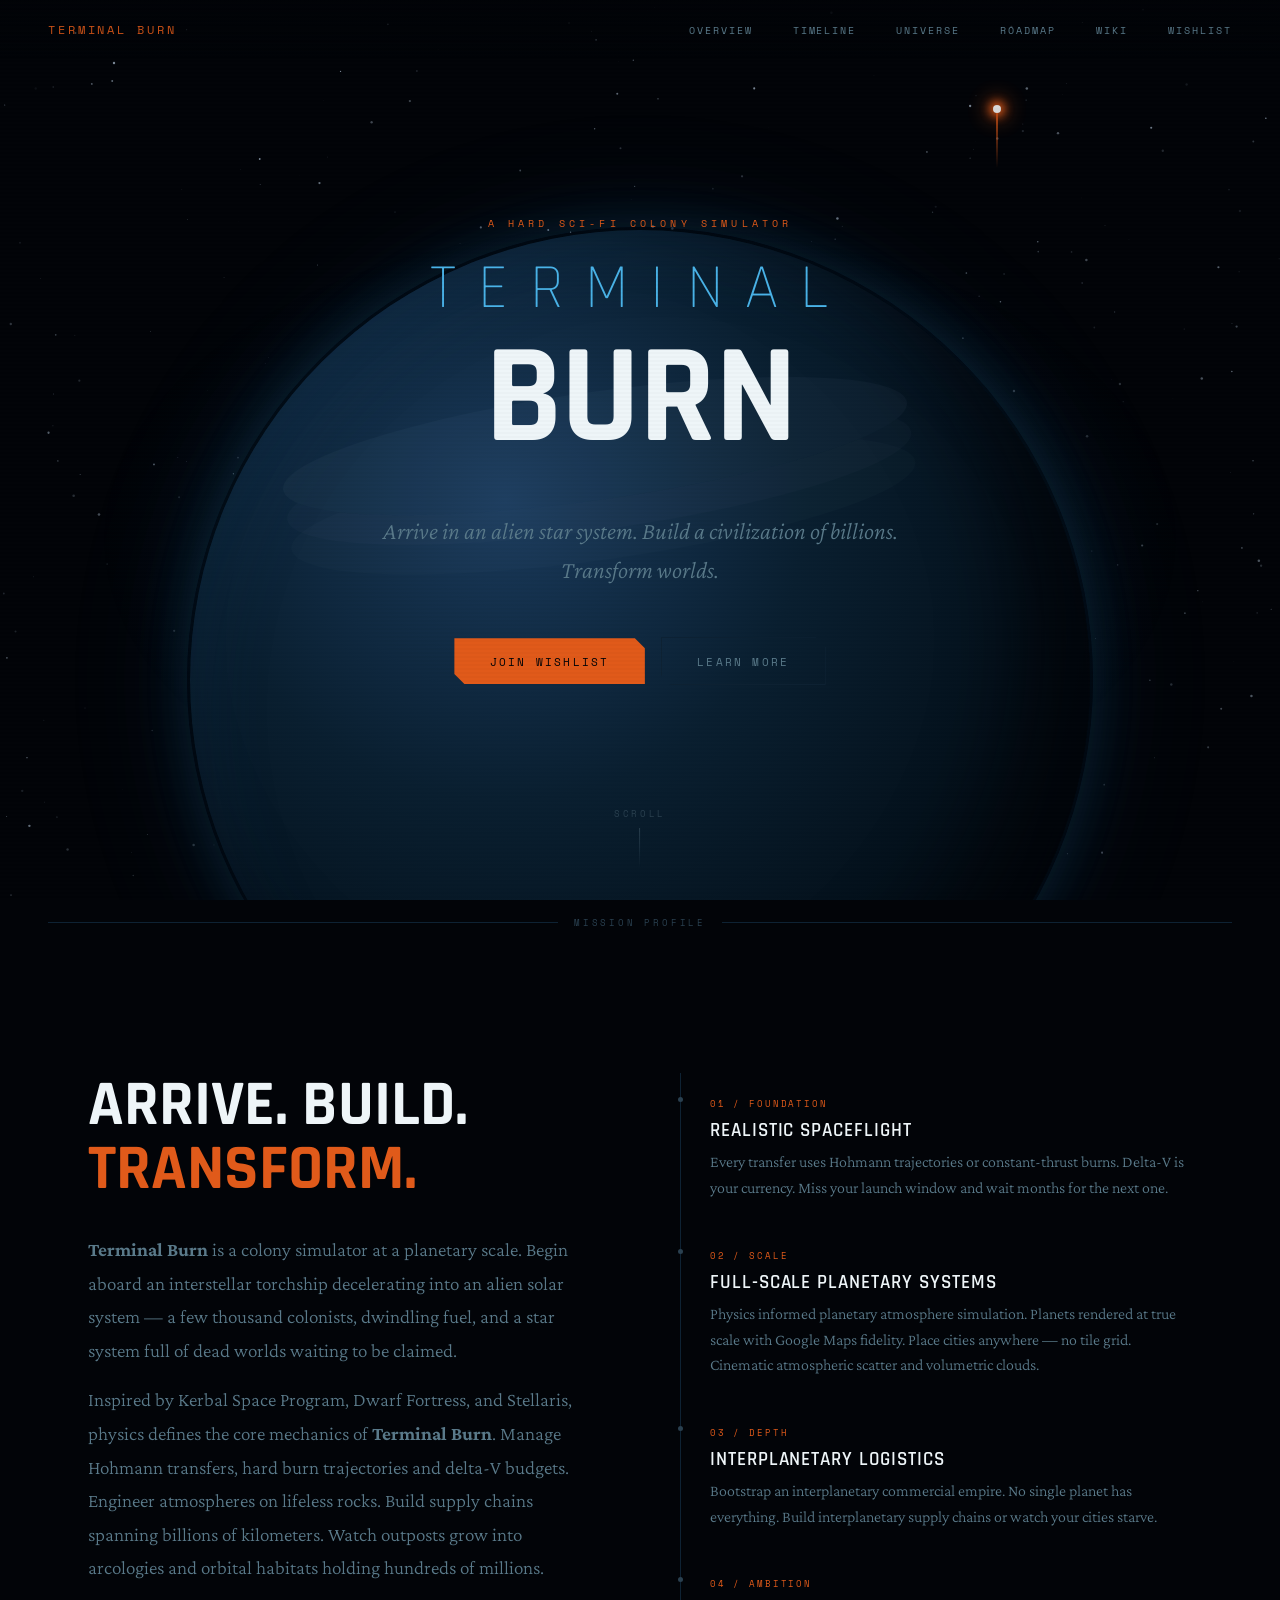
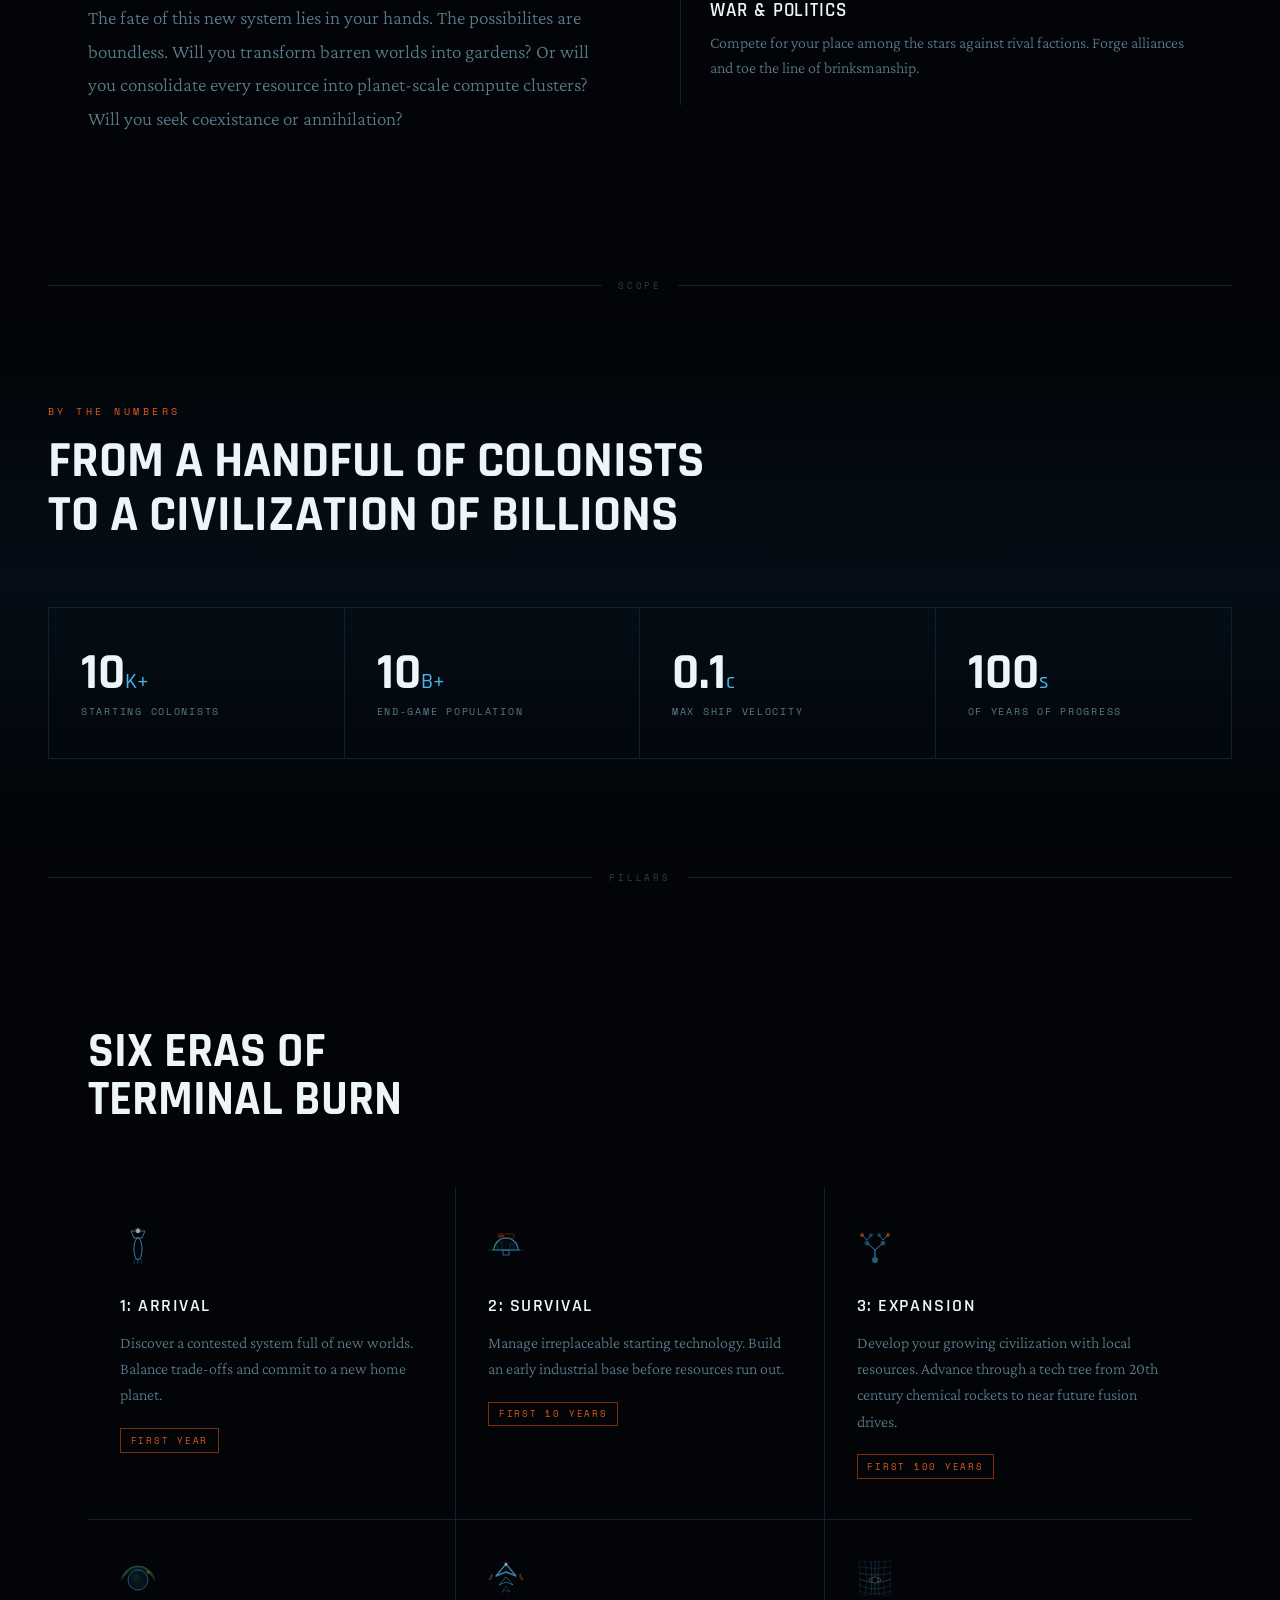
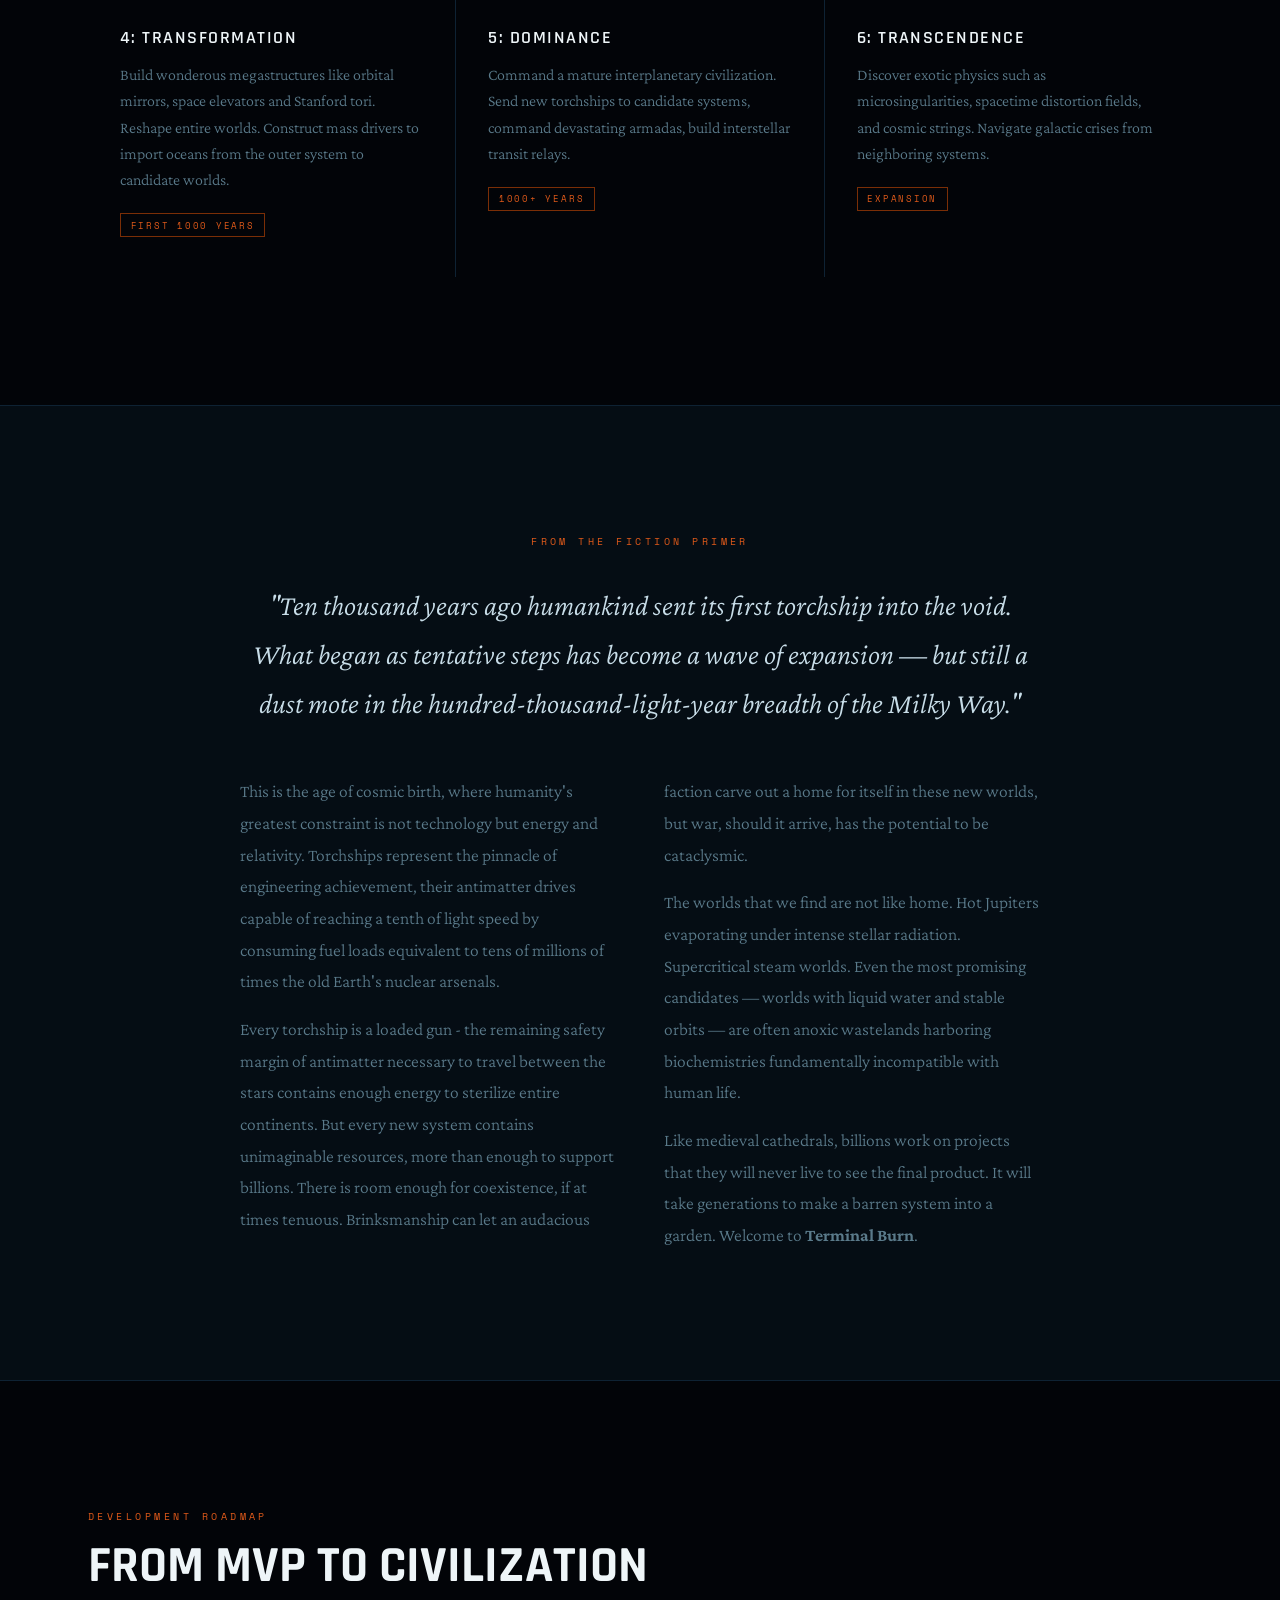
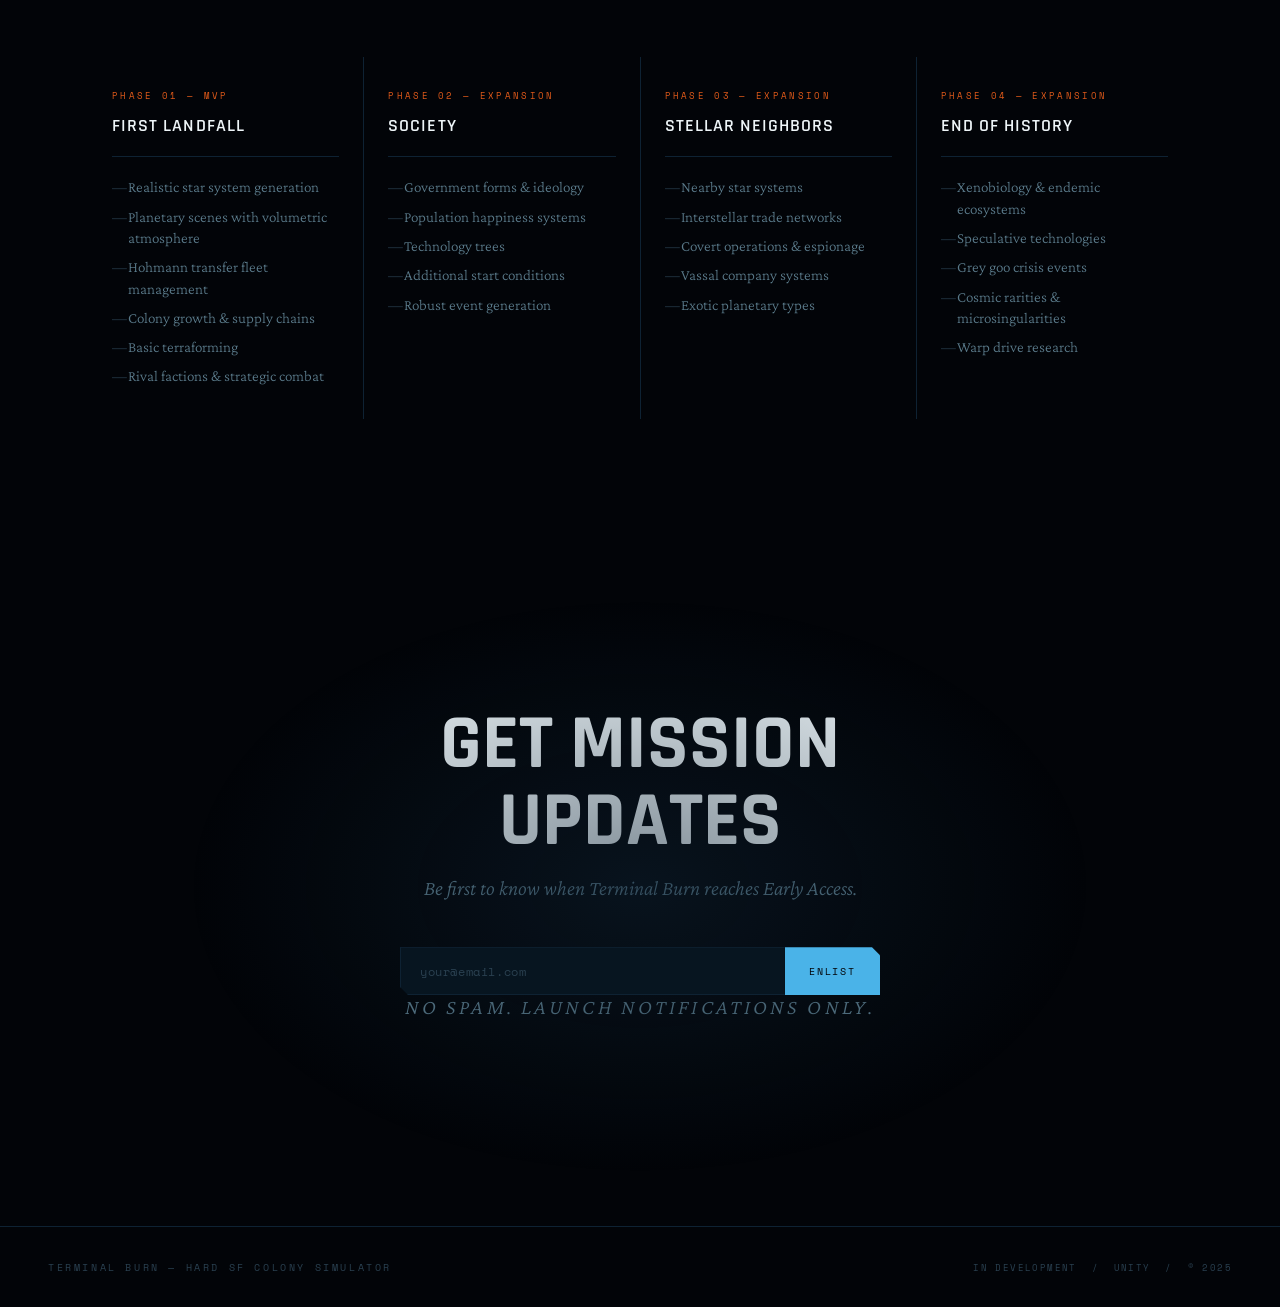
==== commit 7c9bac80: "Add static wiki and homepage navigation link" ====
--- a/index.html
+++ b/index.html
@@ -815,7 +815,8 @@
   /* ── RESPONSIVE ── */
   @media (max-width: 900px) {
     nav { padding: 1rem 1.5rem; }
-    .nav-links { display: none; }
+    .nav-links { display: flex; }
+    .nav-links li:not(.nav-wiki) { display: none; }
     .pitch-grid { grid-template-columns: 1fr; gap: 3rem; }
     .stats-row { grid-template-columns: repeat(2, 1fr); }
     .pillars-grid { grid-template-columns: 1fr; }
@@ -848,6 +849,7 @@
     <li><a href="#pillars">Timeline</a></li>
     <li><a href="#lore">Universe</a></li>
     <li><a href="#roadmap">Roadmap</a></li>
+    <li class="nav-wiki"><a href="/wiki/">Wiki</a></li>
     <li><a href="#wishlist">Wishlist</a></li>
   </ul>
 </nav>
